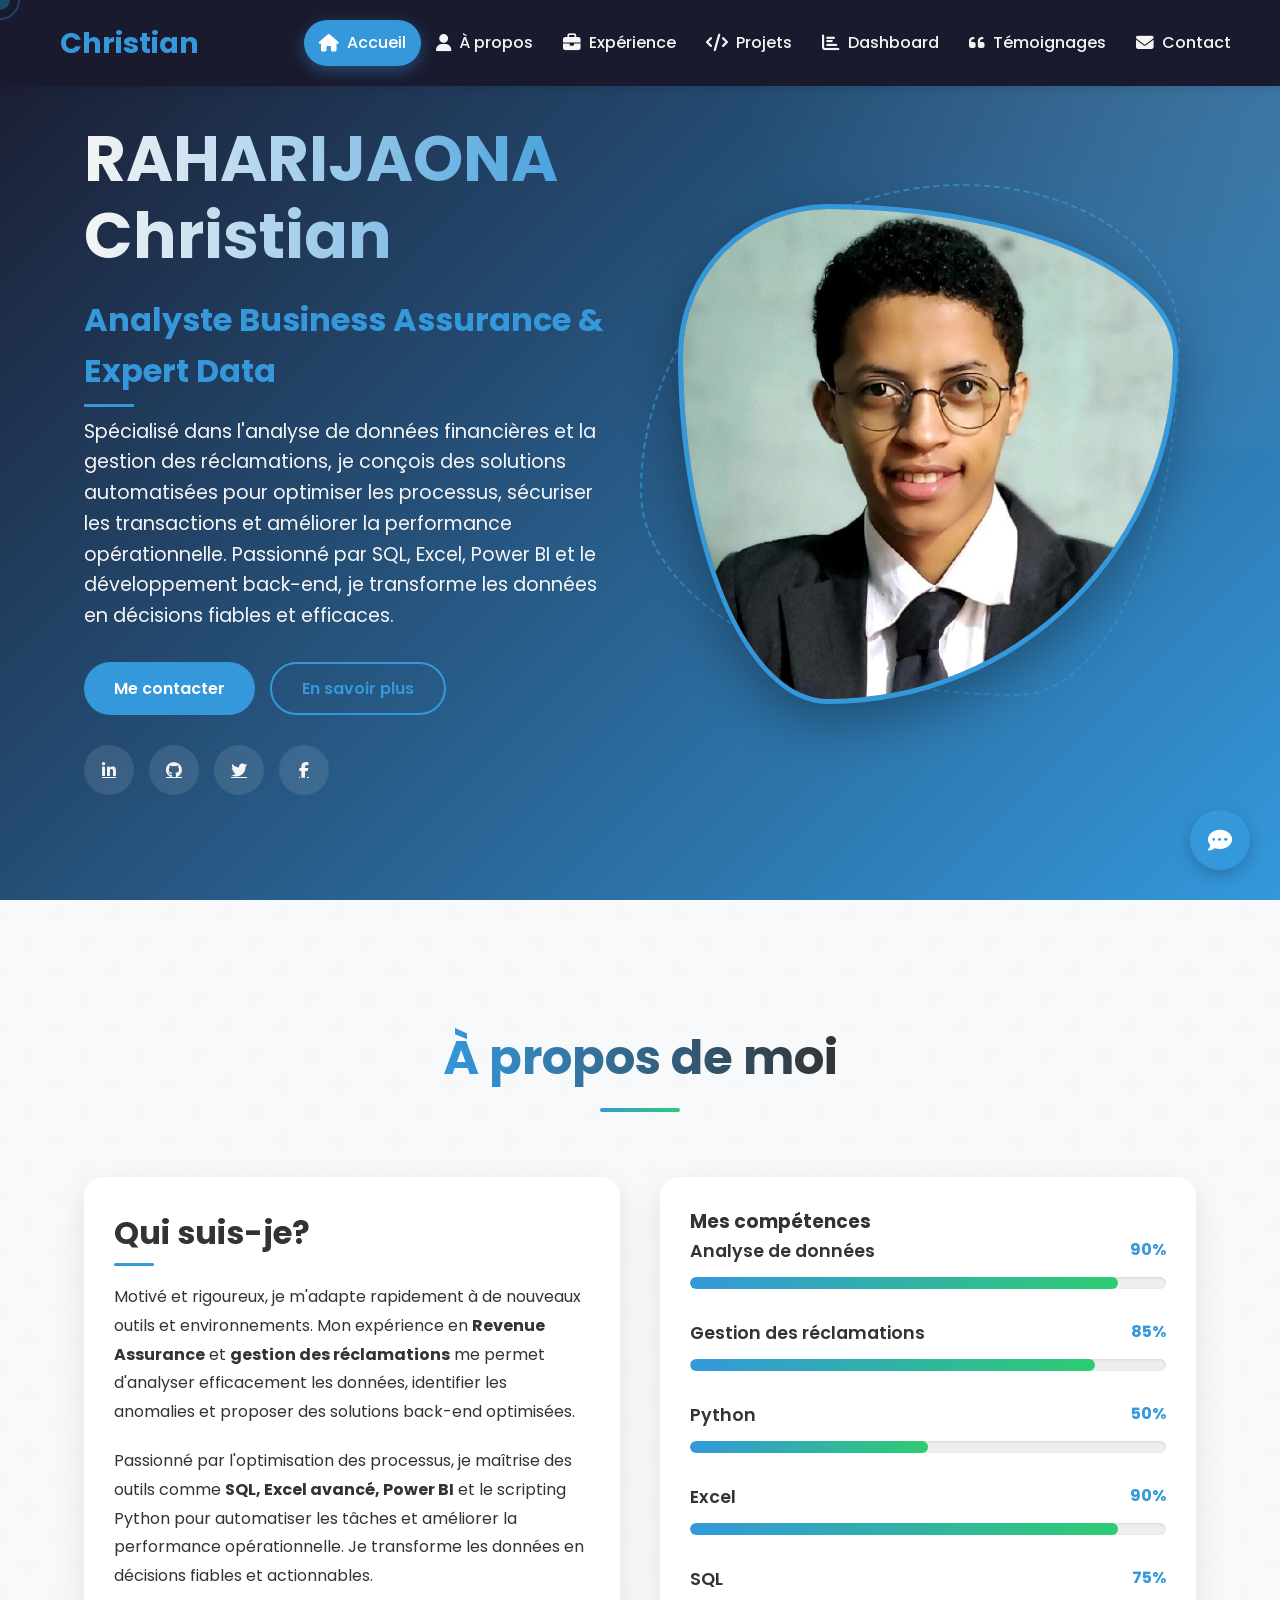
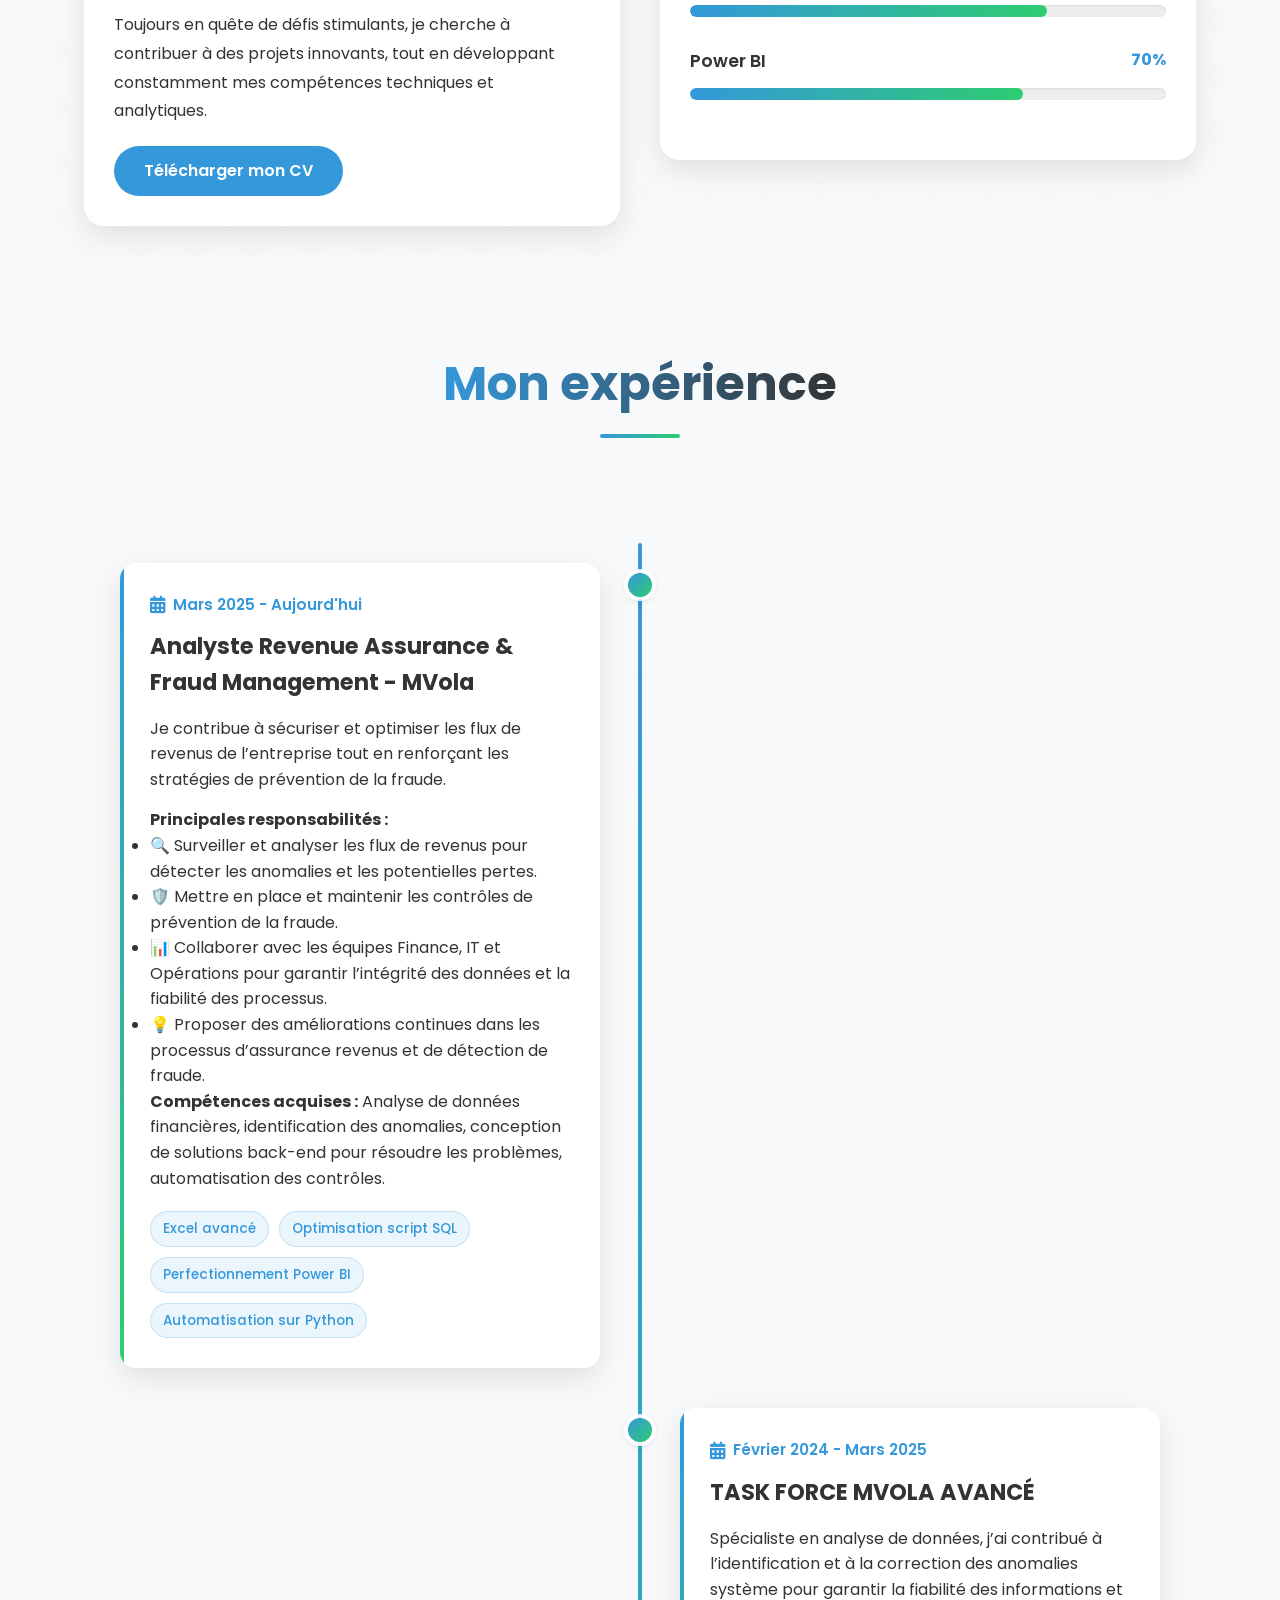
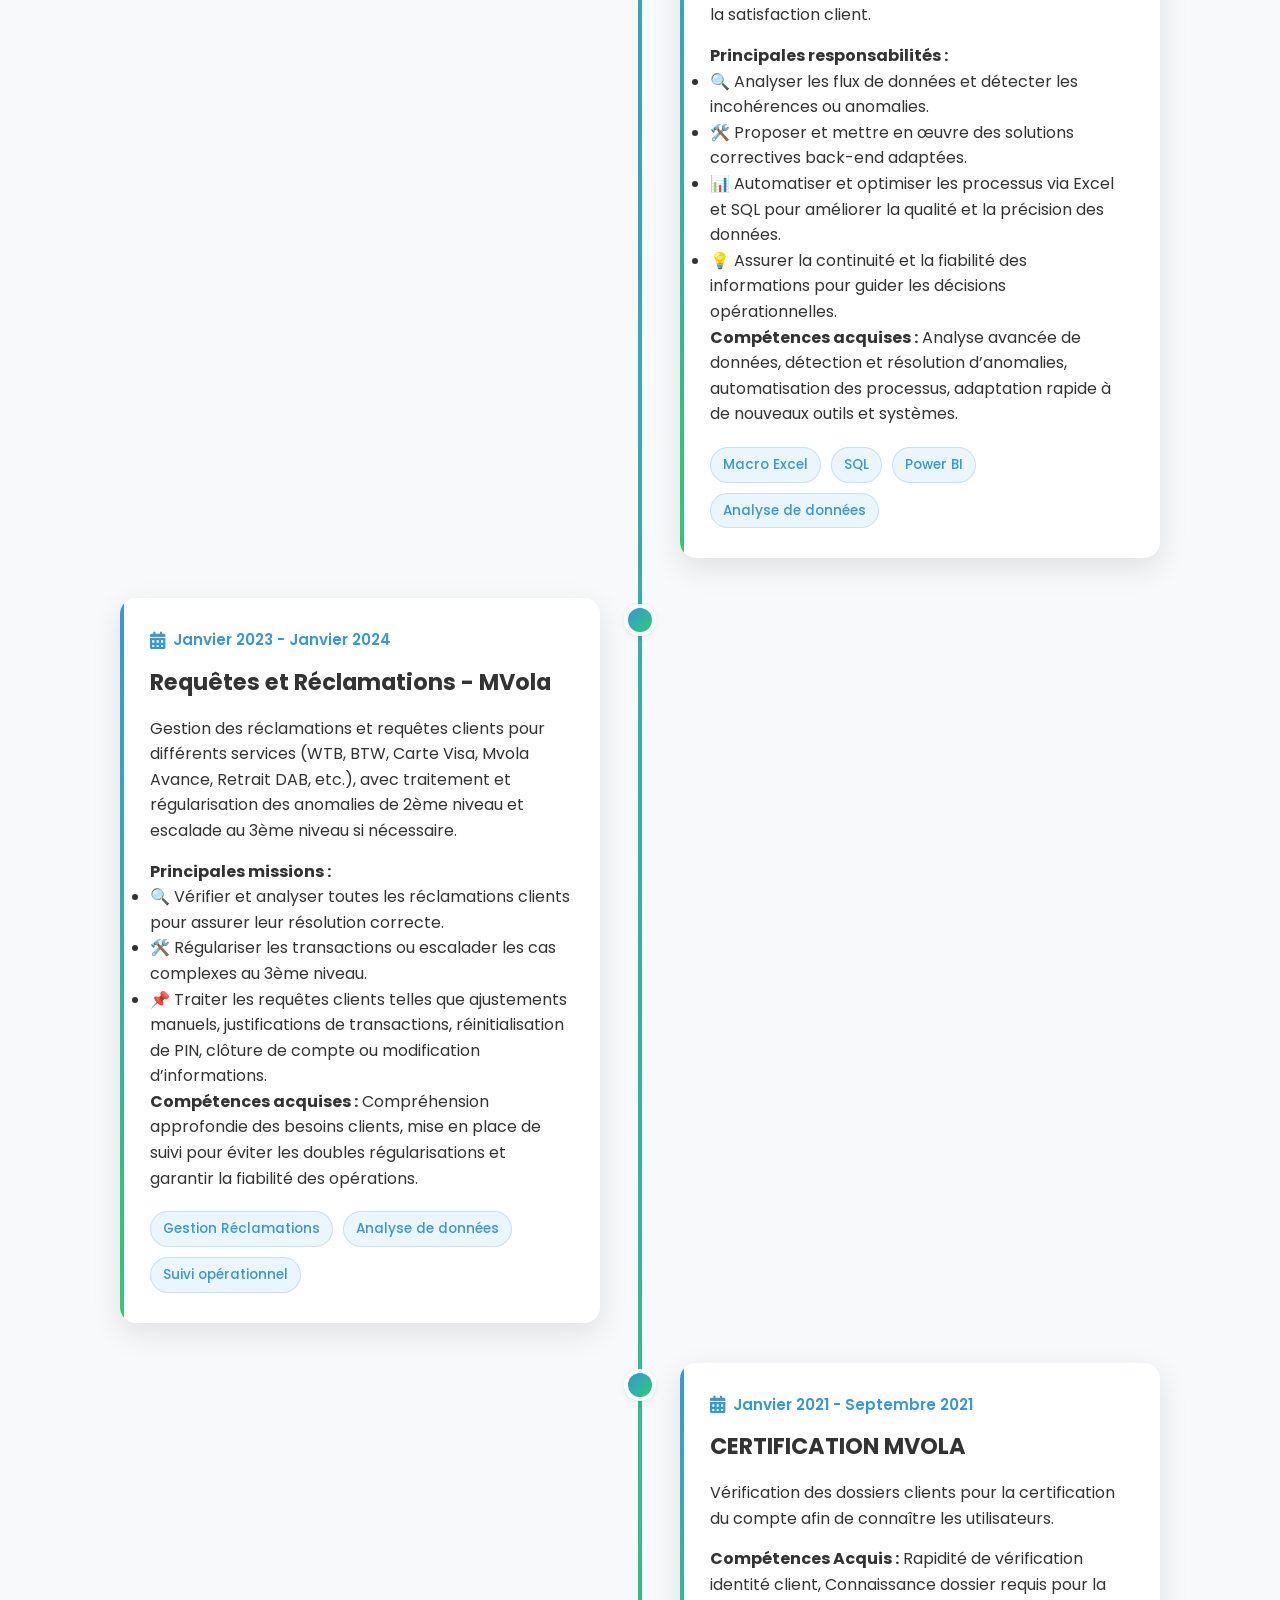
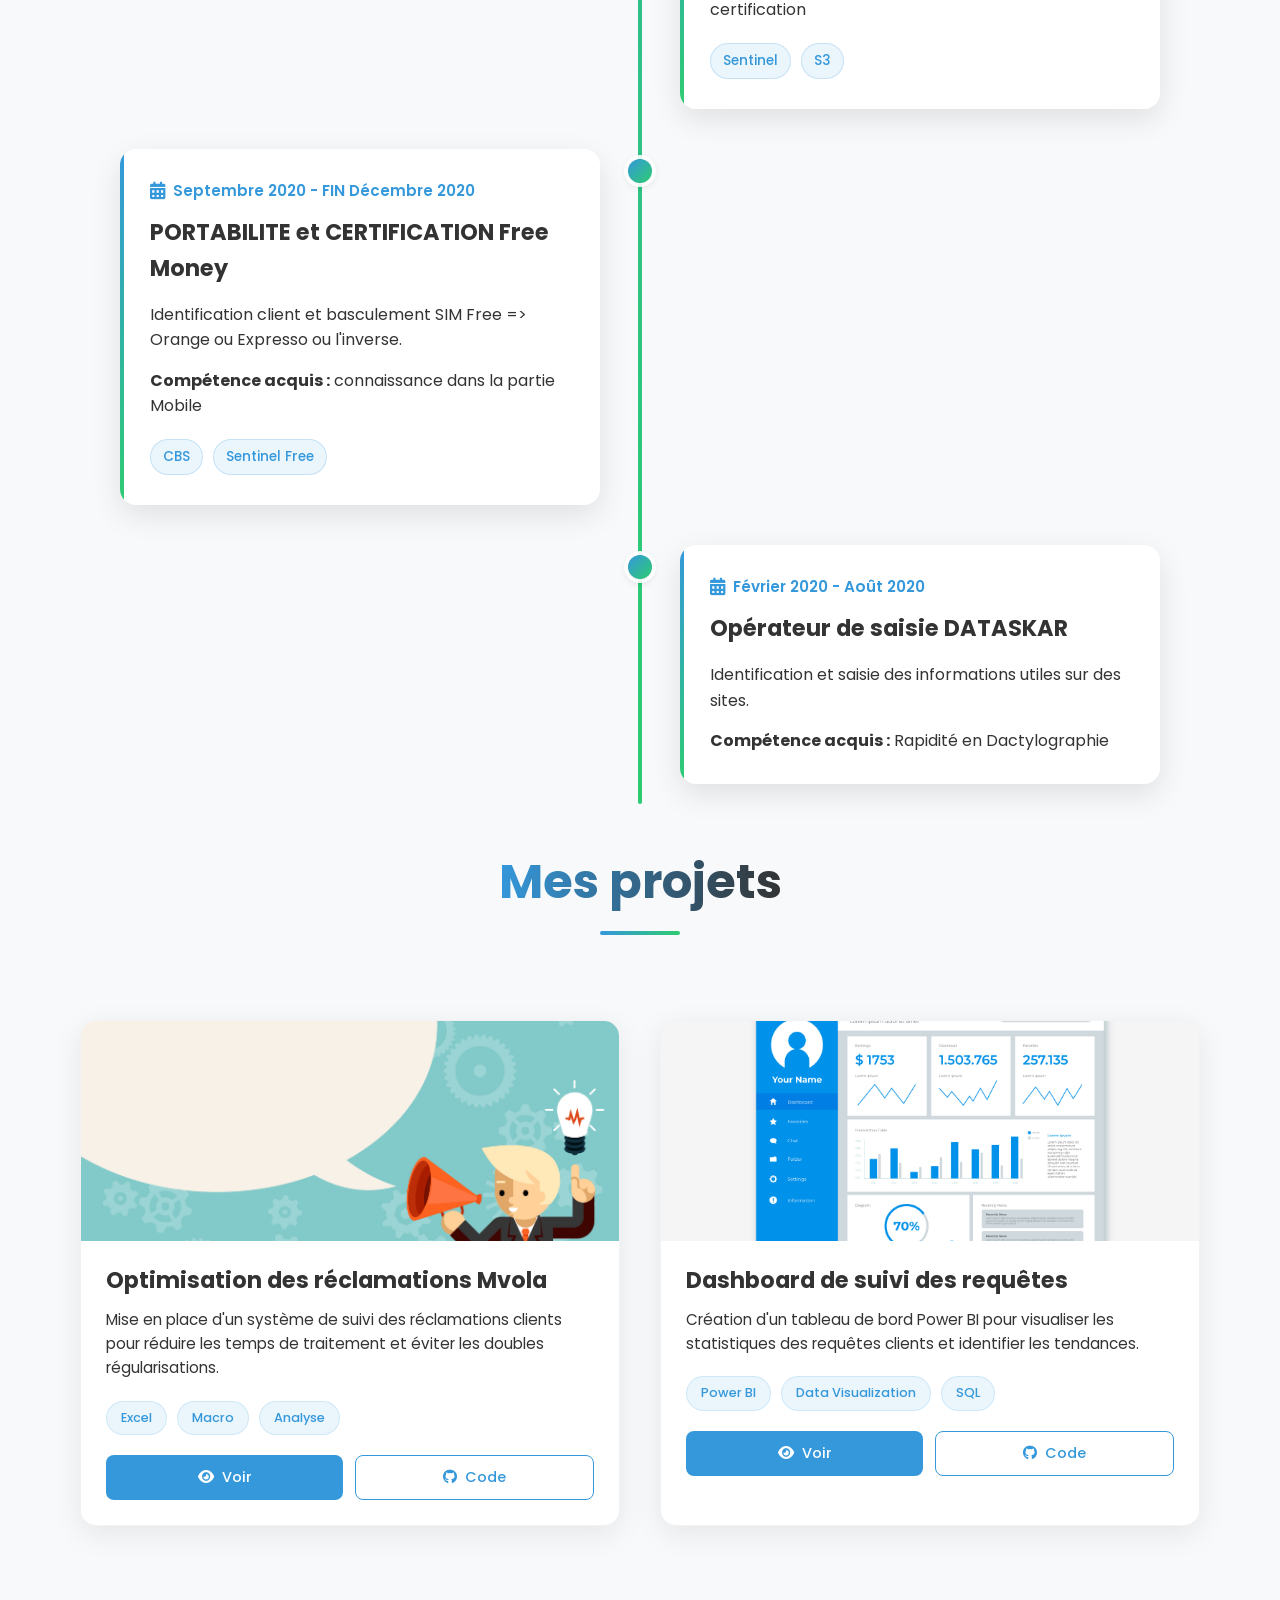
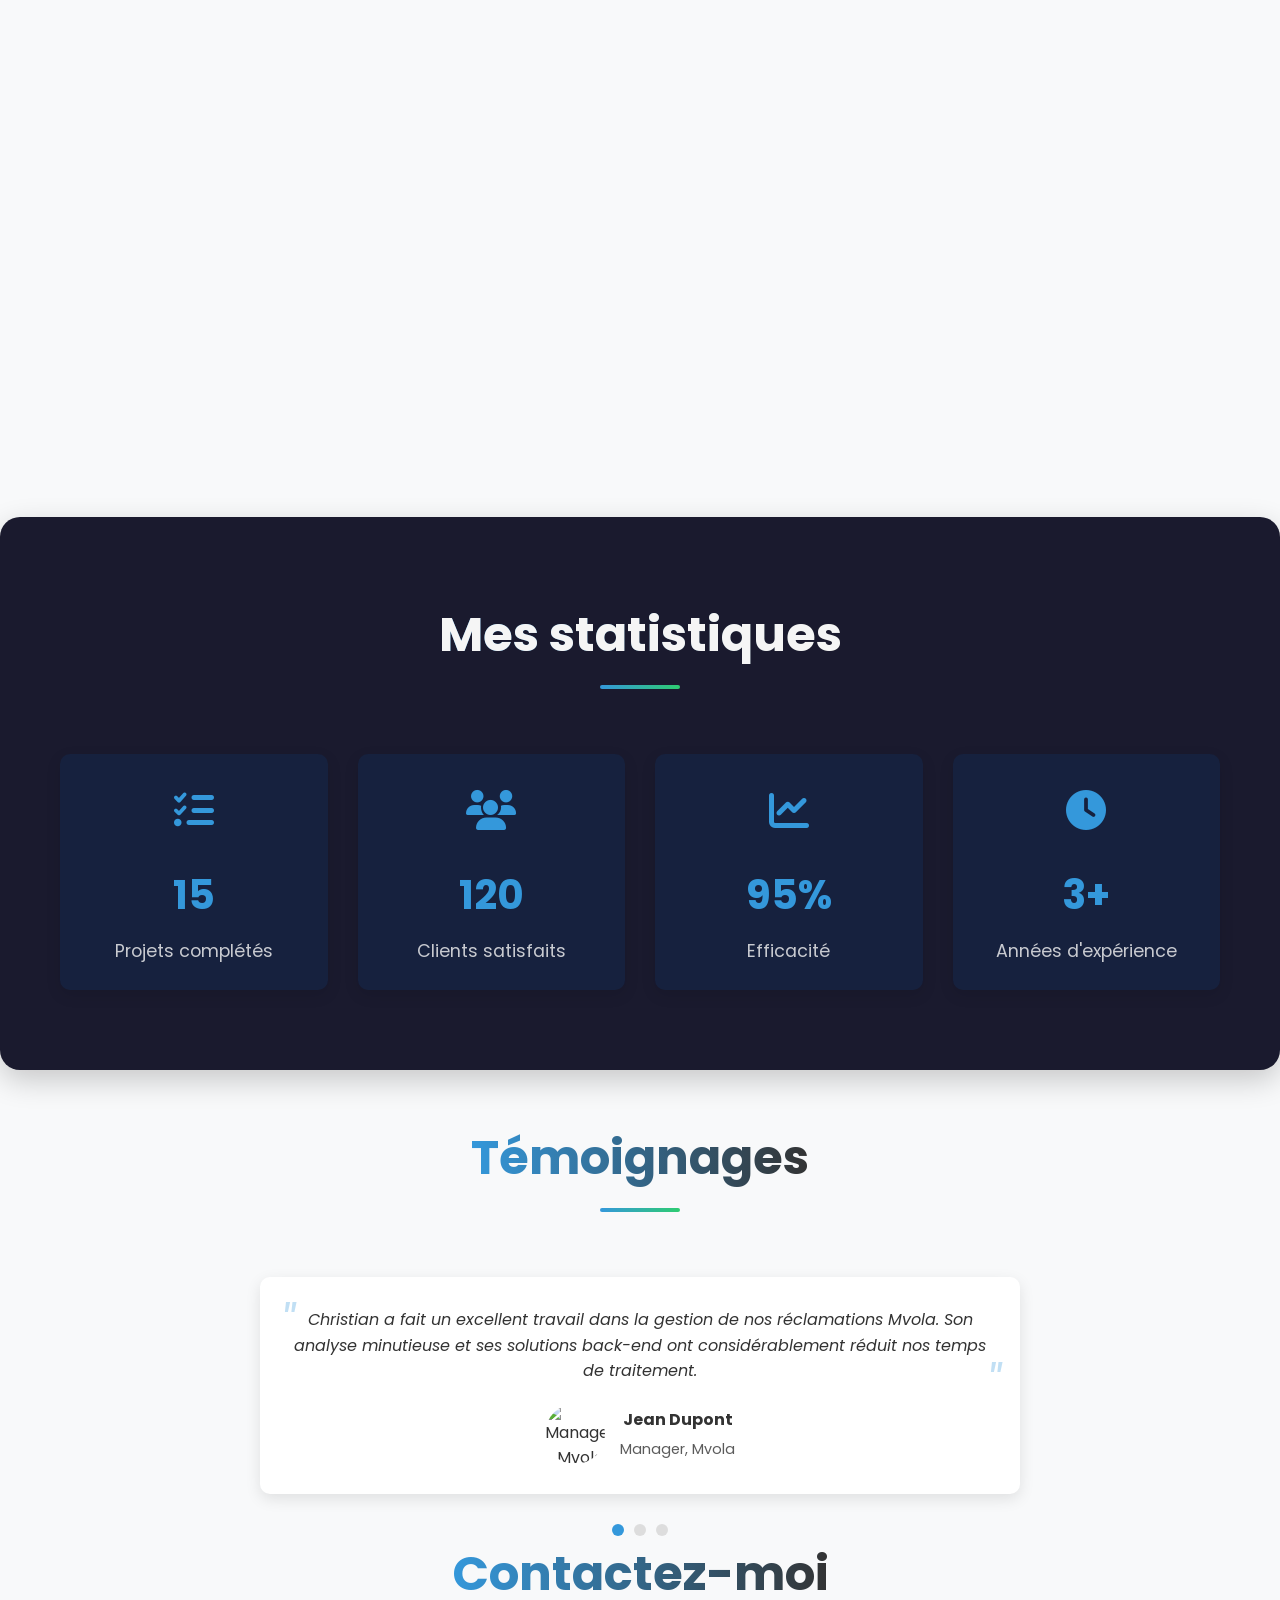
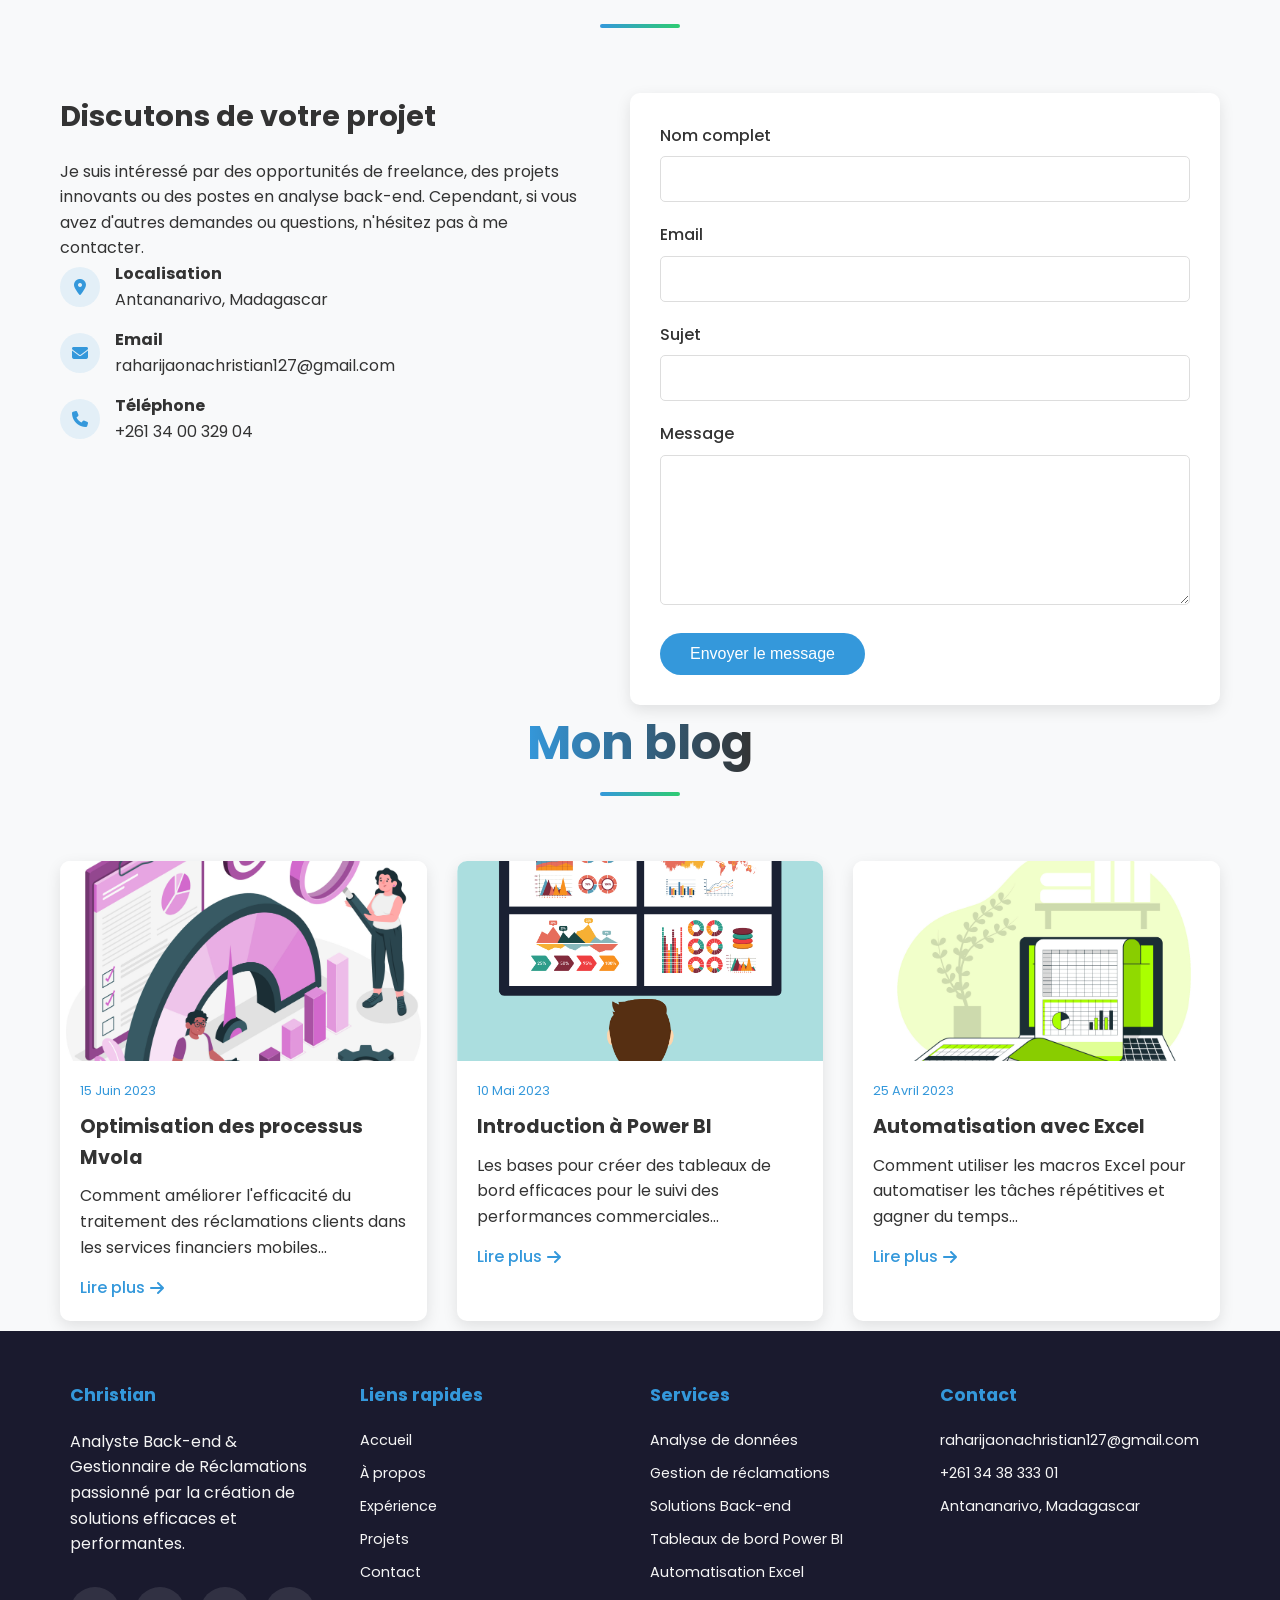
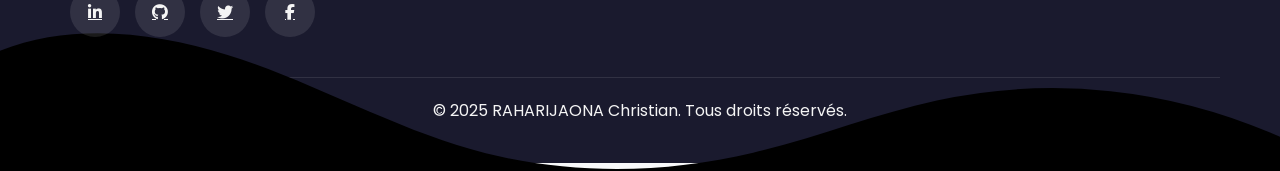
==== index.html @ a280790a "Add files via upload" ====
<!DOCTYPE html>
<html lang="fr">
<head>
    <meta charset="UTF-8">
    <meta name="viewport" content="width=device-width, initial-scale=1.0">
    <title>RAHARUAONA Christian - Portfolio</title>
    <link rel="stylesheet" href="https://cdnjs.cloudflare.com/ajax/libs/font-awesome/6.4.0/css/all.min.css">
    <link href="https://fonts.googleapis.com/css2?family=Poppins:wght@300;400;500;600;700&display=swap" rel="stylesheet">
    <script src="https://cdn.jsdelivr.net/particles.js/2.0.0/particles.min.js"></script>
    <!-- Lien vers le fichier CSS externe -->
    <link rel="stylesheet" href="style.css">
</head>
<body>
    <!-- Effet de particules -->
    <div id="particles-js" style="position: fixed; top: 0; left: 0; width: 100%; height: 100%; z-index: -1;"></div>

    <!-- Curseur personnalisé -->
    <div class="cursor"></div>
    <div class="cursor-follower"></div>

    <!-- Header -->
    <header>
        <div class="container">
            <nav>
                <div class="logo">Christian</div>
                <ul class="nav-links" id="navLinks">
                    <li><a href="#home" class="nav-link"><i class="fas fa-home"></i> <span>Accueil</span></a></li>
                    <li><a href="#about" class="nav-link"><i class="fas fa-user"></i> <span>À propos</span></a></li>
                    <li><a href="#experience" class="nav-link"><i class="fas fa-briefcase"></i> <span>Expérience</span></a></li>
                    <li><a href="#projects" class="nav-link"><i class="fas fa-code"></i> <span>Projets</span></a></li>
                    <li><a href="#dashboard" class="nav-link"><i class="fas fa-chart-bar"></i> <span>Dashboard</span></a></li>
                    <li><a href="#testimonials" class="nav-link"><i class="fas fa-quote-left"></i> <span>Témoignages</span></a></li>
                    <li><a href="#contact" class="nav-link"><i class="fas fa-envelope"></i> <span>Contact</span></a></li>
                </ul>
                
                <div class="nav-utils">
                    <div class="theme-toggle">
                        <i class="fas fa-moon"></i>
                        <label class="toggle-switch">
                            <input type="checkbox" id="themeToggle">
                            <span class="slider"></span>
                        </label>
                        <i class="fas fa-sun"></i>
                    </div>
                    <div class="language-switcher">
                        <select id="languageSelect">
                            <option value="fr">FR</option>
                            <option value="en">EN</option>
                        </select>
                    </div>
                </div>
                
                <div class="hamburger" id="hamburger">
                    <div></div>
                    <div></div>
                    <div></div>
                </div>
            </nav>
        </div>
    </header>

    <!-- Hero Section -->
    <section class="hero" id="home">
        <div class="container">
            <div class="hero-content">
                <div class="hero-text">
                    <h1>RAHARIJAONA Christian</h1>
                    <h2>Analyste Business Assurance & Expert Data</h2>
                    <p>Spécialisé dans l'analyse de données financières et la gestion des réclamations, je conçois des solutions automatisées pour optimiser les processus, sécuriser les transactions et améliorer la performance opérationnelle. Passionné par SQL, Excel, Power BI et le développement back-end, je transforme les données en décisions fiables et efficaces.</p>
                    <div class="btn-container">
                        <a href="#contact" class="btn btn-animated">Me contacter</a>
                        <a href="#about" class="btn btn-outline btn-animated">En savoir plus</a>
                    </div>
                    <div class="social-icons">
                        <a href="https://www.linkedin.com/in/christian-raharijaona-b8478227b/"><i class="fab fa-linkedin-in"></i></a>
                        <a href="#"><i class="fab fa-github"></i></a>
                        <a href="#"><i class="fab fa-twitter"></i></a>
                        <a href="#"><i class="fab fa-facebook-f"></i></a>
                    </div>
                </div>
                <div class="hero-image">
                    <img src="images/profile.jpg" alt="RAHARIJAONA Christian">
                </div>
            </div>
        </div>
    </section>

    <!-- About Section -->
    <section class="about-section section" id="about">
        <div class="container">
            <div class="section-title">
                <h2>À propos de moi</h2>
            </div>
            <div class="about-content">
                <div class="about-text card-hover-effect">
                    <h3>Qui suis-je?</h3>
                    <p>Motivé et rigoureux, je m'adapte rapidement à de nouveaux outils et environnements. Mon expérience en <strong>Revenue Assurance</strong> et <strong>gestion des réclamations</strong> me permet d'analyser efficacement les données, identifier les anomalies et proposer des solutions back-end optimisées.</p>
                    <p>Passionné par l'optimisation des processus, je maîtrise des outils comme <strong>SQL, Excel avancé, Power BI</strong> et le scripting Python pour automatiser les tâches et améliorer la performance opérationnelle. Je transforme les données en décisions fiables et actionnables.</p>
                    <p>Toujours en quête de défis stimulants, je cherche à contribuer à des projets innovants, tout en développant constamment mes compétences techniques et analytiques.</p>
                    <a href="assets/CV Christian.pdf" class="btn btn-animated" download>Télécharger mon CV</a>
                </div>
                <div class="about-skills card-hover-effect">
                    <h3>Mes compétences</h3>
                    <div class="skill-item">
                        <div class="skill-info">
                            <span class="skill-name">Analyse de données</span>
                            <span class="skill-percent">90%</span>
                        </div>
                        <div class="skill-bar">
                            <div class="skill-progress" style="width: 90%;"></div>
                        </div>
                    </div>
                    <div class="skill-item">
                        <div class="skill-info">
                            <span class="skill-name">Gestion des réclamations</span>
                            <span class="skill-percent">85%</span>
                        </div>
                        <div class="skill-bar">
                            <div class="skill-progress" style="width: 85%;"></div>
                        </div>
                    </div>
                    <div class="skill-item">
                        <div class="skill-info">
                            <span class="skill-name">Python</span>
                            <span class="skill-percent">50%</span>
                        </div>
                        <div class="skill-bar">
                            <div class="skill-progress" style="width: 50%;"></div>
                        </div>
                    </div>
                    <div class="skill-item">
                        <div class="skill-info">
                            <span class="skill-name">Excel</span>
                            <span class="skill-percent">90%</span>
                        </div>
                        <div class="skill-bar">
                            <div class="skill-progress" style="width: 90%;"></div>
                        </div>
                    </div>
                    <div class="skill-item">
                        <div class="skill-info">
                            <span class="skill-name">SQL</span>
                            <span class="skill-percent">75%</span>
                        </div>
                        <div class="skill-bar">
                            <div class="skill-progress" style="width: 75%;"></div>
                        </div>
                    </div>
                    <div class="skill-item">
                        <div class="skill-info">
                            <span class="skill-name">Power BI</span>
                            <span class="skill-percent">70%</span>
                        </div>
                        <div class="skill-bar">
                            <div class="skill-progress" style="width: 70%;"></div>
                        </div>
                    </div>
                </div>
            </div>
        </div>
    </section>

    <!-- Experience Section -->
    <section class="experience section" id="experience">
        <div class="container">
            <div class="section-title">
                <h2>Mon expérience</h2>
            </div>
            <div class="experience-timeline">
                <div class="timeline-item">
                    <div class="timeline-content card-hover-effect">
                        <div class="timeline-date"><i class="fas fa-calendar-alt"></i> Mars 2025 - Aujourd'hui</div>
                        <h3 class="timeline-title">Analyste Revenue Assurance & Fraud Management - MVola</h3>
                        <p class="timeline-description">Je contribue à sécuriser et optimiser les flux de revenus de l’entreprise tout en renforçant les stratégies de prévention de la fraude.</p>
                        <p><strong>Principales responsabilités :</strong></p>
                            <ul>
                                <li>🔍 Surveiller et analyser les flux de revenus pour détecter les anomalies et les potentielles pertes.</li>
                                <li>🛡️ Mettre en place et maintenir les contrôles de prévention de la fraude.</li>
                                <li>📊 Collaborer avec les équipes Finance, IT et Opérations pour garantir l’intégrité des données et la fiabilité des processus.</li>
                                <li>💡 Proposer des améliorations continues dans les processus d’assurance revenus et de détection de fraude.</li>
                            </ul>
                        <p><strong>Compétences acquises :</strong> Analyse de données financières, identification des anomalies, conception de solutions back-end pour résoudre les problèmes, automatisation des contrôles.</p>
                    <div class="timeline-tools">
                            <span class="tool-tag">Excel avancé</span>
                            <span class="tool-tag">Optimisation script SQL</span>
                            <span class="tool-tag">Perfectionnement Power BI</span>
                            <span class="tool-tag">Automatisation sur Python</span>
                        </div>
                    </div>
                </div>
                <div class="timeline-item">
    <div class="timeline-content card-hover-effect">
        <div class="timeline-date"><i class="fas fa-calendar-alt"></i> Février 2024 - Mars 2025</div>
        <h3 class="timeline-title">TASK FORCE MVOLA AVANCÉ</h3>
        <p class="timeline-description">
            Spécialiste en analyse de données, j’ai contribué à l’identification et à la correction des anomalies système pour garantir la fiabilité des informations et la satisfaction client.
        </p>
        <p><strong>Principales responsabilités :</strong></p>
        <ul>
            <li>🔍 Analyser les flux de données et détecter les incohérences ou anomalies.</li>
            <li>🛠️ Proposer et mettre en œuvre des solutions correctives back-end adaptées.</li>
            <li>📊 Automatiser et optimiser les processus via Excel et SQL pour améliorer la qualité et la précision des données.</li>
            <li>💡 Assurer la continuité et la fiabilité des informations pour guider les décisions opérationnelles.</li>
        </ul>
        <p><strong>Compétences acquises :</strong> Analyse avancée de données, détection et résolution d’anomalies, automatisation des processus, adaptation rapide à de nouveaux outils et systèmes.</p>
        <div class="timeline-tools">
            <span class="tool-tag">Macro Excel</span>
            <span class="tool-tag">SQL</span>
            <span class="tool-tag">Power BI</span>
            <span class="tool-tag">Analyse de données</span>
        </div>
    </div>
</div>
<div class="timeline-item">
    <div class="timeline-content card-hover-effect">
        <div class="timeline-date"><i class="fas fa-calendar-alt"></i> Janvier 2023 - Janvier 2024</div>
        <h3 class="timeline-title">Requêtes et Réclamations - MVola</h3>
        <p class="timeline-description">
            Gestion des réclamations et requêtes clients pour différents services (WTB, BTW, Carte Visa, Mvola Avance, Retrait DAB, etc.), avec traitement et régularisation des anomalies de 2ème niveau et escalade au 3ème niveau si nécessaire.
        </p>
        <p><strong>Principales missions :</strong></p>
        <ul>
            <li>🔍 Vérifier et analyser toutes les réclamations clients pour assurer leur résolution correcte.</li>
            <li>🛠️ Régulariser les transactions ou escalader les cas complexes au 3ème niveau.</li>
            <li>📌 Traiter les requêtes clients telles que ajustements manuels, justifications de transactions, réinitialisation de PIN, clôture de compte ou modification d’informations.</li>
        </ul>
        <p><strong>Compétences acquises :</strong> Compréhension approfondie des besoins clients, mise en place de suivi pour éviter les doubles régularisations et garantir la fiabilité des opérations.</p>
        <div class="timeline-tools">
            <span class="tool-tag">Gestion Réclamations</span>
            <span class="tool-tag">Analyse de données</span>
            <span class="tool-tag">Suivi opérationnel</span>
        </div>
    </div>
</div>
                <div class="timeline-item">
                    <div class="timeline-content card-hover-effect">
                        <div class="timeline-date"><i class="fas fa-calendar-alt"></i> Janvier 2021 - Septembre 2021</div>
                        <h3 class="timeline-title">CERTIFICATION MVOLA</h3>
                        <p class="timeline-description">Vérification des dossiers clients pour la certification du compte afin de connaître les utilisateurs.</p>
                        <p><strong>Compétences Acquis :</strong> Rapidité de vérification identité client, Connaissance dossier requis pour la certification</p>
                        <div class="timeline-tools">
                            <span class="tool-tag">Sentinel</span>
                            <span class="tool-tag">S3</span>
                        </div>
                    </div>
                </div>
                <div class="timeline-item">
                    <div class="timeline-content card-hover-effect">
                        <div class="timeline-date"><i class="fas fa-calendar-alt"></i> Septembre 2020 - FIN Décembre 2020</div>
                        <h3 class="timeline-title">PORTABILITE et CERTIFICATION Free Money</h3>
                        <p class="timeline-description">Identification client et basculement SIM Free => Orange ou Expresso ou l'inverse.</p>
                        <p><strong>Compétence acquis :</strong> connaissance dans la partie Mobile</p>
                        <div class="timeline-tools">
                            <span class="tool-tag">CBS</span>
                            <span class="tool-tag">Sentinel Free</span>
                        </div>
                    </div>
                </div>
                <div class="timeline-item">
                    <div class="timeline-content card-hover-effect">
                        <div class="timeline-date"><i class="fas fa-calendar-alt"></i> Février 2020 - Août 2020</div>
                        <h3 class="timeline-title">Opérateur de saisie DATASKAR</h3>
                        <p class="timeline-description">Identification et saisie des informations utiles sur des sites.</p>
                        <p><strong>Compétence acquis :</strong> Rapidité en Dactylographie</p>
                    </div>
                </div>
            </div>
        </div>
    </section>

    <!-- Projects Section -->
    <section class="projects section" id="projects">
        <div class="container">
            <div class="section-title">
                <h2>Mes projets</h2>
            </div>
            <div class="projects-grid">
                <div class="project-card">
                    <div class="project-image">
                        <img src="images/projects/recla.jpg" alt="Projet Mvola">
                    </div>
                    <div class="project-info">
                        <h3 class="project-title">Optimisation des réclamations Mvola</h3>
                        <p class="project-description">Mise en place d'un système de suivi des réclamations clients pour réduire les temps de traitement et éviter les doubles régularisations.</p>
                        <div class="project-tags">
                            <span class="project-tag">Excel</span>
                            <span class="project-tag">Macro</span>
                            <span class="project-tag">Analyse</span>
                        </div>
                        <div class="project-links">
                            <a href="#" class="btn-animated"><i class="fas fa-eye"></i> Voir</a>
                            <a href="#" class="btn-animated secondary"><i class="fab fa-github"></i> Code</a>
                        </div>
                    </div>
                </div>
                <div class="project-card">
                    <div class="project-image">
                        <img src="images/projects/dashboard.jpg" alt="Projet Dashboard">
                    </div>
                    <div class="project-info">
                        <h3 class="project-title">Dashboard de suivi des requêtes</h3>
                        <p class="project-description">Création d'un tableau de bord Power BI pour visualiser les statistiques des requêtes clients et identifier les tendances.</p>
                        <div class="project-tags">
                            <span class="project-tag">Power BI</span>
                            <span class="project-tag">Data Visualization</span>
                            <span class="project-tag">SQL</span>
                        </div>
                        <div class="project-links">
                            <a href="#" class="btn-animated"><i class="fas fa-eye"></i> Voir</a>
                            <a href="#" class="btn-animated secondary"><i class="fab fa-github"></i> Code</a>
                        </div>
                    </div>
                </div>
                <div class="project-card">
                    <div class="project-image">
                        <img src="images/projects/automatisation.jpg" alt="Projet Certification">
                    </div>
                    <div class="project-info">
                        <h3 class="project-title">Automatisation de la certification</h3>
                        <p class="project-description">Développement d'un script pour automatiser la vérification des dossiers clients pour la certification Mvola.</p>
                        <div class="project-tags">
                            <span class="project-tag">Python</span>
                            <span class="project-tag">Automatisation</span>
                            <span class="project-tag">Sentinel</span>
                        </div>
                        <div class="project-links">
                            <a href="#" class="btn-animated"><i class="fas fa-eye"></i> Voir</a>
                            <a href="#" class="btn-animated secondary"><i class="fab fa-github"></i> Code</a>
                        </div>
                    </div>
                </div>
            </div>
        </div>
    </section>

    <!-- Dashboard Section -->
    <section class="dashboard section" id="dashboard">
        <div class="dashboard-container">
            <div class="section-title">
                <h2 style="color: var(--text-light);">Mes statistiques</h2>
            </div>
            <div class="dashboard-grid">
                <div class="dashboard-card card-hover-effect">
                    <div class="dashboard-icon icon-rotate">
                        <i class="fas fa-tasks"></i>
                    </div>
                    <div class="dashboard-value" id="projectsCount">0</div>
                    <div class="dashboard-label">Projets complétés</div>
                </div>
                <div class="dashboard-card card-hover-effect">
                    <div class="dashboard-icon icon-rotate">
                        <i class="fas fa-users"></i>
                    </div>
                    <div class="dashboard-value" id="clientsCount">0</div>
                    <div class="dashboard-label">Clients satisfaits</div>
                </div>
                <div class="dashboard-card card-hover-effect">
                    <div class="dashboard-icon icon-rotate">
                        <i class="fas fa-chart-line"></i>
                    </div>
                    <div class="dashboard-value" id="efficiencyCount">0%</div>
                    <div class="dashboard-label">Efficacité</div>
                </div>
                <div class="dashboard-card card-hover-effect">
                    <div class="dashboard-icon icon-rotate">
                        <i class="fas fa-clock"></i>
                    </div>
                    <div class="dashboard-value" id="experienceCount">0</div>
                    <div class="dashboard-label">Années d'expérience</div>
                </div>
            </div>
        </div>
    </section>

    <!-- Testimonials Section -->
    <section class="testimonials section" id="testimonials">
        <div class="container">
            <div class="section-title">
                <h2>Témoignages</h2>
            </div>
            <div class="testimonials-container">
                <div class="testimonial-slide active">
                    <p class="testimonial-text">Christian a fait un excellent travail dans la gestion de nos réclamations Mvola. Son analyse minutieuse et ses solutions back-end ont considérablement réduit nos temps de traitement.</p>
                    <div class="testimonial-author">
                        <div class="author-image">
                            <img src="https://via.placeholder.com/100x100" alt="Manager Mvola">
                        </div>
                        <div class="author-info">
                            <h4>Jean Dupont</h4>
                            <p>Manager, Mvola</p>
                        </div>
                    </div>
                </div>
                <div class="testimonial-slide">
                    <p class="testimonial-text">Le dashboard créé par Christian a transformé notre façon de suivre les requêtes clients. Nous pouvons maintenant identifier les tendances et améliorer nos processus.</p>
                    <div class="testimonial-author">
                        <div class="author-image">
                            <img src="https://via.placeholder.com/100x100" alt="Responsable clientèle">
                        </div>
                        <div class="author-info">
                            <h4>Marie Lambert</h4>
                            <p>Responsable clientèle</p>
                        </div>
                    </div>
                </div>
                <div class="testimonial-slide">
                    <p class="testimonial-text">Son travail sur l'automatisation de la certification a permis à notre équipe de gagner un temps précieux tout en réduisant les erreurs humaines.</p>
                    <div class="testimonial-author">
                        <div class="author-image">
                            <img src="https://via.placeholder.com/100x100" alt="Chef de projet">
                        </div>
                        <div class="author-info">
                            <h4>Thomas Martin</h4>
                            <p>Chef de projet</p>
                        </div>
                    </div>
                </div>
                <div class="testimonial-nav">
                    <div class="testimonial-dot active" data-slide="0"></div>
                    <div class="testimonial-dot" data-slide="1"></div>
                    <div class="testimonial-dot" data-slide="2"></div>
                </div>
            </div>
        </div>
    </section>

    <!-- Contact Section -->
    <section class="contact section" id="contact">
        <div class="container">
            <div class="section-title">
                <h2>Contactez-moi</h2>
            </div>
            <div class="contact-container">
                <div class="contact-info">
                    <h3>Discutons de votre projet</h3>
                    <p>Je suis intéressé par des opportunités de freelance, des projets innovants ou des postes en analyse back-end. Cependant, si vous avez d'autres demandes ou questions, n'hésitez pas à me contacter.</p>
                    <div class="contact-details">
                        <div class="contact-item">
                            <div class="contact-icon icon-rotate">
                                <i class="fas fa-map-marker-alt"></i>
                            </div>
                            <div>
                                <h4>Localisation</h4>
                                <p>Antananarivo, Madagascar</p>
                            </div>
                        </div>
                        <div class="contact-item">
                            <div class="contact-icon icon-rotate">
                                <i class="fas fa-envelope"></i>
                            </div>
                            <div>
                                <h4>Email</h4>
                                <p>raharijaonachristian127@gmail.com</p>
                            </div>
                        </div>
                        <div class="contact-item">
                            <div class="contact-icon icon-rotate">
                                <i class="fas fa-phone"></i>
                            </div>
                            <div>
                                <h4>Téléphone</h4>
                                <p>+261 34 00 329 04</p>
                            </div>
                        </div>
                    </div>
                </div>
                <div class="contact-form card-hover-effect">
                    <form id="contactForm">
                        <div class="form-group">
                            <label for="name">Nom complet</label>
                            <input type="text" id="name" class="form-control" required>
                            <div class="error-message" id="nameError">Veuillez entrer votre nom</div>
                        </div>
                        <div class="form-group">
                            <label for="email">Email</label>
                            <input type="email" id="email" class="form-control" required>
                            <div class="error-message" id="emailError">Veuillez entrer un email valide</div>
                        </div>
                        <div class="form-group">
                            <label for="subject">Sujet</label>
                            <input type="text" id="subject" class="form-control" required>
                            <div class="error-message" id="subjectError">Veuillez entrer un sujet</div>
                        </div>
                        <div class="form-group">
                            <label for="message">Message</label>
                            <textarea id="message" class="form-control" required></textarea>
                            <div class="error-message" id="messageError">Veuillez entrer votre message</div>
                        </div>
                        <button type="submit" class="form-submit btn-animated">Envoyer le message</button>
                    </form>
                </div>
            </div>
        </div>
    </section>

    <!-- Blog Section (Optional) -->
    <section class="blog section" id="blog">
        <div class="container">
            <div class="section-title">
                <h2>Mon blog</h2>
            </div>
            <div class="blog-grid">
                <div class="blog-card card-hover-effect">
                    <div class="blog-image">
                        <img src="images/blog/optim.jpg" alt="Article blog">
                    </div>
                    <div class="blog-content">
                        <div class="blog-date">15 Juin 2023</div>
                        <h3 class="blog-title">Optimisation des processus Mvola</h3>
                        <p class="blog-excerpt">Comment améliorer l'efficacité du traitement des réclamations clients dans les services financiers mobiles...</p>
                        <a href="#" class="read-more">Lire plus <i class="fas fa-arrow-right"></i></a>
                    </div>
                </div>
                <div class="blog-card card-hover-effect">
                    <div class="blog-image">
                        <img src="images/blog/power bi.jpg" alt="Article blog">
                    </div>
                    <div class="blog-content">
                        <div class="blog-date">10 Mai 2023</div>
                        <h3 class="blog-title">Introduction à Power BI</h3>
                        <p class="blog-excerpt">Les bases pour créer des tableaux de bord efficaces pour le suivi des performances commerciales...</p>
                        <a href="#" class="read-more">Lire plus <i class="fas fa-arrow-right"></i></a>
                    </div>
                </div>
                <div class="blog-card card-hover-effect">
                    <div class="blog-image">
                        <img src="images/blog/excel.jpg" alt="Article blog">
                    </div>
                    <div class="blog-content">
                        <div class="blog-date">25 Avril 2023</div>
                        <h3 class="blog-title">Automatisation avec Excel</h3>
                        <p class="blog-excerpt">Comment utiliser les macros Excel pour automatiser les tâches répétitives et gagner du temps...</p>
                        <a href="#" class="read-more">Lire plus <i class="fas fa-arrow-right"></i></a>
                    </div>
                </div>
            </div>
        </div>
    </section>

    <!-- Footer -->
    <footer>
        <div class="wave">
            <svg data-name="Layer 1" xmlns="http://www.w3.org/2000/svg" viewBox="0 0 1200 120" preserveAspectRatio="none">
                <path d="M321.39,56.44c58-10.79,114.16-30.13,172-41.86,82.39-16.72,168.19-17.73,250.45-.39C823.78,31,906.67,72,985.66,92.83c70.05,18.48,146.53,26.09,214.34,3V0H0V27.35A600.21,600.21,0,0,0,321.39,56.44Z" class="shape-fill"></path>
            </svg>
        </div>
        <div class="container">
            <div class="footer-content">
                <div class="footer-column">
                    <h3>Christian</h3>
                    <p>Analyste Back-end & Gestionnaire de Réclamations passionné par la création de solutions efficaces et performantes.</p>
                    <div class="social-icons">
                        <a href="https://www.linkedin.com/in/christian-raharijaona-b8478227b/"><i class="fab fa-linkedin-in"></i></a>
                        <a href="#"><i class="fab fa-github"></i></a>
                        <a href="#"><i class="fab fa-twitter"></i></a>
                        <a href="#"><i class="fab fa-facebook-f"></i></a>
                    </div>
                </div>
                <div class="footer-column">
                    <h3>Liens rapides</h3>
                    <ul class="footer-links">
                        <li><a href="#home">Accueil</a></li>
                        <li><a href="#about">À propos</a></li>
                        <li><a href="#experience">Expérience</a></li>
                        <li><a href="#projects">Projets</a></li>
                        <li><a href="#contact">Contact</a></li>
                    </ul>
                </div>
                <div class="footer-column">
                    <h3>Services</h3>
                    <ul class="footer-links">
                        <li><a href="#">Analyse de données</a></li>
                        <li><a href="#">Gestion de réclamations</a></li>
                        <li><a href="#">Solutions Back-end</a></li>
                        <li><a href="#">Tableaux de bord Power BI</a></li>
                        <li><a href="#">Automatisation Excel</a></li>
                    </ul>
                </div>
                <div class="footer-column">
                    <h3>Contact</h3>
                    <ul class="footer-links">
                        <li><a href="mailto:raharijaonachristian127@gmail.com">raharijaonachristian127@gmail.com</a></li>
                        <li><a href="tel:+261343833301">+261 34 38 333 01</a></li>
                        <li>Antananarivo, Madagascar</li>
                    </ul>
                </div>
            </div>
            <div class="footer-bottom">
                <p>&copy; 2025 RAHARIJAONA Christian. Tous droits réservés.</p>
            </div>
        </div>
    </footer>

    <!-- Back to Top Button -->
    <a href="#home" class="back-to-top" id="backToTop"><i class="fas fa-arrow-up"></i></a>

    <!-- Chat Widget -->
    <div class="chat-widget">
        <div class="chat-button" id="chatButton">
            <i class="fas fa-comment-dots"></i>
        </div>
        <div class="chat-box" id="chatBox">
            <div class="chat-header">
                <h3>Chat avec Christian</h3>
                <button class="close-chat" id="closeChat"><i class="fas fa-times"></i></button>
            </div>
            <div class="chat-messages" id="chatMessages">
                <div class="message received">
                    Bonjour! Comment puis-je vous aider aujourd'hui?
                </div>
            </div>
            <div class="chat-input">
                <input type="text" id="chatInput" placeholder="Tapez votre message...">
                <button class="send-button" id="sendMessage"><i class="fas fa-paper-plane"></i></button>
            </div>
        </div>
    </div>

    <!-- Lien vers le fichier JavaScript externe -->
    <script src="script.js"></script>
</body>
</html>
---- style.css ----
:root {
    --primary-color: #3498db;
    --secondary-color: #2ecc71;
    --dark-color: #2c3e50;
    --light-color: #ecf0f1;
    --danger-color: #e74c3c;
    --success-color: #2ecc71;
    --warning-color: #f39c12;
    --text-dark: #333;
    --text-light: #f5f5f5;
    --bg-dark: #1a1a2e;
    --bg-light: #f8f9fa;
    --card-dark: #16213e;
    --card-light: #ffffff;
    --transition: all 0.3s ease;
    --about-card-bg: rgba(255, 255, 255, 0.9);
}

[data-theme="dark"] {
    --primary-color: #3498db;
    --secondary-color: #2ecc71;
    --dark-color: #ecf0f1;
    --light-color: #2c3e50;
    --text-dark: #f5f5f5;
    --text-light: #333;
    --bg-dark: #f8f9fa;
    --bg-light: #1a1a2e;
    --card-dark: #ffffff;
    --card-light: #16213e;
    --about-card-bg: rgba(22, 33, 62, 0.95); /* couleur sombre proche du fond */
}

* {
    margin: 0;
    padding: 0;
    box-sizing: border-box;
    scroll-behavior: smooth;
}

body {
    font-family: 'Poppins', sans-serif;
    background-color: var(--bg-light);
    color: var(--text-dark);
    transition: var(--transition);
    line-height: 1.6;
    overflow-x: hidden;
}

.container {
    max-width: 1200px;
    margin: 0 auto;
    padding: 0 20px;
}

/* Header & Navigation amélioré */
header {
    background-color: var(--bg-dark);
    color: var(--text-light);
    position: fixed;
    width: 100%;
    top: 0;
    z-index: 1000;
    box-shadow: 0 2px 10px rgba(0, 0, 0, 0.1);
    transition: var(--transition);
}

nav {
    display: flex;
    justify-content: space-between;
    align-items: center;
    padding: 20px 0;
    position: relative;
}

.logo {
    font-size: 1.8rem;
    font-weight: 700;
    color: var(--primary-color);
    transition: var(--transition);
}

.logo:hover {
    transform: scale(1.05);
}

.nav-links {
    display: flex;
    list-style: none;
}

.nav-utils {
    display: flex;
    align-items: center;
    gap: 15px;
    margin-right: -300px;
}

.nav-link {
    display: flex;
    align-items: center;
    gap: 8px;
    padding: 10px 15px;
    border-radius: 30px;
    transition: all 0.3s ease;
    color: var(--text-light);
    text-decoration: none;
    font-weight: 500;
}

.nav-link span {
    transition: transform 0.3s ease, opacity 0.3s ease;
}

.nav-link:hover {
    background-color: rgba(255, 255, 255, 0.1);
    transform: translateY(-3px);
}

.nav-link:hover span {
    transform: translateX(5px);
}

.nav-link i {
    font-size: 1.1rem;
    transition: transform 0.3s ease;
}

.nav-link:hover i {
    transform: scale(1.2);
}

.nav-link.active {
    background-color: var(--primary-color);
    color: white;
    box-shadow: 0 5px 15px rgba(52, 152, 219, 0.4);
}

/* Theme Toggle */
.theme-toggle {
    display: flex;
    align-items: center;
    cursor: pointer;
}

.theme-toggle i {
    font-size: 1.2rem;
    margin-right: 10px;
}

.toggle-switch {
    position: relative;
    display: inline-block;
    width: 50px;
    height: 24px;
}

.toggle-switch input {
    opacity: 0;
    width: 0;
    height: 0;
}

.slider {
    position: absolute;
    cursor: pointer;
    top: 0;
    left: 0;
    right: 0;
    bottom: 0;
    background-color: #ccc;
    transition: var(--transition);
    border-radius: 24px;
}

.slider:before {
    position: absolute;
    content: "";
    height: 16px;
    width: 16px;
    left: 4px;
    bottom: 4px;
    background-color: white;
    transition: var(--transition);
    border-radius: 50%;
}

input:checked + .slider {
    background-color: var(--primary-color);
}

input:checked + .slider:before {
    transform: translateX(26px);
}

/* Language Switcher */
.language-switcher {
    display: flex;
    align-items: center;
}

.language-switcher select {
    background: transparent;
    color: var(--text-light);
    border: 1px solid var(--primary-color);
    padding: 5px;
    border-radius: 5px;
    cursor: pointer;
}

.hamburger {
    display: none;
    cursor: pointer;
    z-index: 1001;
}

.hamburger div {
    width: 25px;
    height: 3px;
    background-color: var(--text-light);
    margin: 5px;
    transition: var(--transition);
}

/* Hero Section - Upgraded Version */
.hero {
    min-height: 100vh;
    display: flex;
    align-items: center;
    padding: 80px 5% 5%;
    background: linear-gradient(135deg, var(--bg-dark) 0%, var(--primary-color) 100%);
    color: var(--text-light);
    position: relative;
    overflow: hidden;
}

.hero::before {
    content: '';
    position: absolute;
    top: -50%;
    right: -50%;
    width: 100%;
    height: 100%;
    background: radial-gradient(circle, rgba(255,255,255,0.1) 0%, transparent 70%);
    z-index: 0;
}

.hero-content {
    display: flex;
    align-items: center;
    justify-content: space-between;
    flex-wrap: wrap-reverse;
    gap: 40px;
    position: relative;
    z-index: 1;
}

.hero-text {
    flex: 1;
    min-width: 300px;
    animation: fadeInUp 1s ease-out;
}

.hero-image {
    flex: 1;
    min-width: 300px;
    text-align: center;
    position: relative;
}

.hero-image img {
    max-width: 100%;
    max-height: 500px;
    border-radius: 30% 70% 70% 30% / 30% 30% 70% 70%;
    border: 5px solid var(--primary-color);
    box-shadow: 0 20px 50px rgba(0, 0, 0, 0.3);
    animation: float 6s ease-in-out infinite, morph 8s ease-in-out infinite;
    transition: all 0.3s ease;
    aspect-ratio: 1/1;
    object-fit: cover;
}

.hero-image::after {
    content: '';
    position: absolute;
    width: 100%;
    height: 100%;
    border: 2px dashed var(--primary-color);
    border-radius: 60% 40% 30% 70% / 60% 30% 70% 40%;
    top: -20px;
    left: -20px;
    z-index: -1;
    animation: morph 10s ease-in-out infinite, floatReverse 8s ease-in-out infinite;
    opacity: 0.7;
}

@keyframes float {
    0%, 100% { transform: translateY(0px); }
    50% { transform: translateY(-30px); }
}

@keyframes floatReverse {
    0%, 100% { transform: translateY(0px); }
    50% { transform: translateY(20px); }
}

@keyframes morph {
    0% { border-radius: 30% 70% 70% 30% / 30% 30% 70% 70%; }
    50% { border-radius: 58% 42% 75% 25% / 76% 46% 54% 24%; }
    100% { border-radius: 30% 70% 70% 30% / 30% 30% 70% 70%; }
}

@keyframes fadeInUp {
    from {
        opacity: 0;
        transform: translateY(30px);
    }
    to {
        opacity: 1;
        transform: translateY(0);
    }
}

.hero h1 {
    font-size: clamp(2.5rem, 5vw, 4.5rem);
    margin-bottom: 20px;
    line-height: 1.2;
    background: linear-gradient(to right, var(--text-light), var(--primary-color));
    -webkit-background-clip: text;
    background-clip: text;
    color: transparent;
    animation: textShine 3s ease-in-out infinite alternate;
}

@keyframes textShine {
    0% { background-position: 0% 50%; }
    100% { background-position: 100% 50%; }
}

.hero h2 {
    font-size: clamp(1.3rem, 3vw, 2rem);
    margin-bottom: 20px;
    color: var(--primary-color);
    position: relative;
    display: inline-block;
}

.hero h2::after {
    content: '';
    position: absolute;
    bottom: -10px;
    left: 0;
    width: 50px;
    height: 3px;
    background: var(--primary-color);
}

.hero p {
    font-size: clamp(1rem, 1.5vw, 1.2rem);
    margin-bottom: 30px;
    max-width: 600px;
    line-height: 1.6;
}

.btn-container {
    display: flex;
    gap: 15px;
    flex-wrap: wrap;
}

.btn {
    display: inline-flex;
    align-items: center;
    justify-content: center;
    background-color: var(--primary-color);
    color: white;
    padding: 12px 30px;
    border-radius: 30px;
    text-decoration: none;
    font-weight: 600;
    transition: all 0.3s var(--transition);
    border: none;
    cursor: pointer;
    font-size: 1rem;
    position: relative;
    overflow: hidden;
    z-index: 1;
}

.btn::before {
    content: '';
    position: absolute;
    top: 0;
    left: 0;
    width: 0;
    height: 100%;
    background-color: rgba(255,255,255,0.2);
    transition: width 0.3s ease;
    z-index: -1;
}

.btn:hover::before {
    width: 100%;
}

.btn:hover {
    transform: translateY(-5px);
    box-shadow: 0 15px 30px rgba(0, 0, 0, 0.2);
}

.btn-outline {
    background-color: transparent;
    border: 2px solid var(--primary-color);
    color: var(--primary-color);
}

.btn-outline:hover {
    background-color: var(--primary-color);
    color: white;
}

.social-icons {
    display: flex;
    margin-top: 30px;
    gap: 15px;
}

.social-icons a {
    display: flex;
    align-items: center;
    justify-content: center;
    width: 50px;
    height: 50px;
    border-radius: 50%;
    background-color: rgba(255, 255, 255, 0.1);
    color: var(--text-light);
    transition: all 0.3s var(--transition);
    position: relative;
    overflow: hidden;
}

.social-icons a::before {
    content: '';
    position: absolute;
    top: 0;
    left: 0;
    width: 100%;
    height: 100%;
    background: linear-gradient(135deg, var(--primary-color) 0%, transparent 100%);
    opacity: 0;
    transition: opacity 0.3s ease;
}

.social-icons a:hover::before {
    opacity: 1;
}

.social-icons a:hover {
    transform: translateY(-5px) scale(1.1);
    box-shadow: 0 10px 20px rgba(0, 0, 0, 0.2);
}

/* About Section - Upgraded Version */
.about-section {
    padding: 120px 5%;
    position: relative;
    overflow: hidden;
    background-color: var(--bg-light);
}

.about-section::before {
    content: '';
    position: absolute;
    top: 0;
    left: 0;
    width: 100%;
    height: 100%;
    background: url('[data-uri]');
    opacity: 0.3;
    z-index: 0;
}

.section-title {
    text-align: center;
    margin-bottom: 80px;
    position: relative;
    z-index: 1;
}

.section-title h2 {
    font-size: clamp(2rem, 5vw, 3rem);
    color: var(--primary-color);
    position: relative;
    display: inline-block;
    background: linear-gradient(to right, var(--primary-color), var(--text-dark));
    -webkit-background-clip: text;
    background-clip: text;
    color: transparent;
    animation: textShine 3s ease-in-out infinite alternate;
}

.section-title h2::after {
    content: '';
    position: absolute;
    width: 80px;
    height: 4px;
    background: linear-gradient(to right, var(--primary-color), var(--secondary-color));
    bottom: -15px;
    left: 50%;
    transform: translateX(-50%);
    border-radius: 2px;
    box-shadow: 0 4px 10px rgba(var(--primary-color-rgb), 0.3);
}

.about-content {
    display: flex;
    align-items: flex-start;
    justify-content: space-between;
    flex-wrap: wrap;
    gap: 40px;
    position: relative;
    z-index: 1;
}

.about-text {
    flex: 1;
    min-width: 300px;
    padding: 30px;
    background: var(--about-card-bg);
    border-radius: 20px;
    box-shadow: 0 10px 30px rgba(0, 0, 0, 0.1);
    backdrop-filter: blur(5px);
    transition: transform 0.5s ease, box-shadow 0.5s ease;
}

.about-text:hover {
    transform: translateY(-10px);
    box-shadow: 0 15px 40px rgba(0, 0, 0, 0.15);
}

.about-text h3 {
    font-size: clamp(1.5rem, 3vw, 2rem);
    margin-bottom: 25px;
    color: var(--text-dark);
    position: relative;
    display: inline-block;
}

.about-text h3::after {
    content: '';
    position: absolute;
    width: 40px;
    height: 3px;
    background: var(--primary-color);
    bottom: -8px;
    left: 0;
    border-radius: 3px;
}

.about-text p {
    margin-bottom: 20px;
    line-height: 1.8;
    color: var(--text-dark);
    font-size: clamp(1rem, 1.2vw, 1.1rem);
}

.about-skills {
    flex: 1;
    min-width: 300px;
    padding: 30px;
    background: var(--about-card-bg);
    border-radius: 20px;
    box-shadow: 0 10px 30px rgba(0, 0, 0, 0.1);
    backdrop-filter: blur(5px);
}

.skill-item {
    margin-bottom: 30px;
    position: relative;
}

.skill-info {
    display: flex;
    justify-content: space-between;
    margin-bottom: 12px;
}

.skill-name {
    font-weight: 600;
    color: var(--text-dark);
    font-size: 1.1rem;
}

.skill-percent {
    font-weight: 700;
    color: var(--primary-color);
}

.skill-bar {
    height: 12px;
    background-color: rgba(221, 221, 221, 0.5);
    border-radius: 6px;
    overflow: hidden;
    position: relative;
    box-shadow: inset 0 1px 3px rgba(0, 0, 0, 0.1);
}

.skill-progress {
    height: 100%;
    background: linear-gradient(90deg, var(--primary-color), var(--secondary-color));
    border-radius: 6px;
    width: 0;
    transition: width 1.5s cubic-bezier(0.65, 0.05, 0.36, 1);
    position: relative;
    overflow: hidden;
}

.skill-progress::after {
    content: '';
    position: absolute;
    top: 0;
    left: 0;
    right: 0;
    bottom: 0;
    background: linear-gradient(90deg, 
                rgba(255, 255, 255, 0.8) 0%, 
                rgba(255, 255, 255, 0) 50%, 
                rgba(255, 255, 255, 0.8) 100%);
    animation: shine 2s infinite;
    transform: translateX(-100%);
}

@keyframes shine {
    100% { transform: translateX(100%); }
}

/* Experience Section - Upgraded */
.experience-timeline {
    position: relative;
    max-width: 1200px;
    margin: 0 auto;
    padding: 40px 20px;
}

.experience-timeline::before {
    content: '';
    position: absolute;
    width: 4px;
    background: linear-gradient(to bottom, 
                var(--primary-color), 
                var(--secondary-color));
    top: 40px;
    bottom: 40px;
    left: 50%;
    margin-left: -2px;
    border-radius: 10px;
}

.timeline-item {
    padding: 20px 40px;
    position: relative;
    width: 50%;
    box-sizing: border-box;
    opacity: 0;
    transform: translateY(20px);
    transition: all 0.5s ease;
}

.timeline-item.visible {
    opacity: 1;
    transform: translateY(0);
}

.timeline-item:nth-child(odd) {
    left: 0;
    animation-delay: 0.2s;
}

.timeline-item:nth-child(even) {
    left: 50%;
    animation-delay: 0.4s;
}

.timeline-content {
    padding: 30px;
    background-color: var(--card-light);
    border-radius: 16px;
    box-shadow: 0 10px 30px rgba(0, 0, 0, 0.1);
    transition: var(--transition);
    position: relative;
    overflow: hidden;
}

.timeline-content::before {
    content: '';
    position: absolute;
    top: 0;
    left: 0;
    width: 4px;
    height: 100%;
    background: linear-gradient(to bottom, 
                var(--primary-color), 
                var(--secondary-color));
}

.timeline-content:hover {
    transform: translateY(-8px);
    box-shadow: 0 15px 35px rgba(0, 0, 0, 0.2);
}

.timeline-item::after {
    content: '';
    position: absolute;
    width: 24px;
    height: 24px;
    background: linear-gradient(135deg, 
                var(--primary-color), 
                var(--secondary-color));
    border-radius: 50%;
    top: 30px;
    z-index: 1;
    box-shadow: 0 0 0 4px rgba(255, 255, 255, 0.9),
                0 2px 10px rgba(0, 0, 0, 0.2);
}

.timeline-item:nth-child(odd)::after {
    right: -12px;
}

.timeline-item:nth-child(even)::after {
    left: -12px;
}

.timeline-date {
    color: var(--primary-color);
    font-weight: 600;
    margin-bottom: 12px;
    display: flex;
    align-items: center;
    font-size: 0.95rem;
}

.timeline-date i {
    margin-right: 8px;
    font-size: 1.1rem;
}

.timeline-title {
    font-size: 1.4rem;
    margin-bottom: 15px;
    color: var(--heading-color);
    font-weight: 700;
}

.timeline-company {
    display: inline-block;
    color: var(--secondary-color);
    font-weight: 600;
    margin-bottom: 15px;
    font-size: 1.1rem;
}

.timeline-description {
    margin-bottom: 15px;
    line-height: 1.6;
    color: var(--text-color);
}

.timeline-tools {
    display: flex;
    flex-wrap: wrap;
    margin-top: 20px;
    gap: 10px;
}

.tool-tag {
    background-color: rgba(52, 152, 219, 0.1);
    color: var(--primary-color);
    padding: 6px 12px;
    border-radius: 20px;
    font-size: 0.85rem;
    font-weight: 500;
    transition: all 0.3s ease;
    border: 1px solid rgba(52, 152, 219, 0.2);
}

.tool-tag:hover {
    background-color: rgba(52, 152, 219, 0.2);
    transform: translateY(-2px);
}

/* Projects Section - Upgraded */
.projects-section {
    padding: 80px 0;
}

.projects-grid {
    display: grid;
    grid-template-columns: repeat(auto-fill, minmax(350px, 1fr));
    gap: 40px;
    padding: 20px;
}

.project-card {
    background-color: var(--card-light);
    border-radius: 16px;
    overflow: hidden;
    box-shadow: 0 8px 30px rgba(0, 0, 0, 0.08);
    transition: all 0.4s cubic-bezier(0.175, 0.885, 0.32, 1.1);
    position: relative;
    opacity: 0;
    transform: translateY(30px);
    transition: opacity 0.6s ease, transform 0.6s ease;
    border: 1px solid rgba(0, 0, 0, 0.05);
}

.project-card.visible {
    opacity: 1;
    transform: translateY(0);
}

.project-card:hover {
    transform: translateY(-10px) scale(1.02);
    box-shadow: 0 20px 40px rgba(0, 0, 0, 0.15);
    border-color: rgba(52, 152, 219, 0.2);
}

.project-image {
    height: 220px;
    overflow: hidden;
    position: relative;
}

.project-image img {
    width: 100%;
    height: 100%;
    object-fit: cover;
    transition: all 0.5s ease;
}

.project-card:hover .project-image img {
    transform: scale(1.1);
}

.project-badge {
    position: absolute;
    top: 15px;
    right: 15px;
    background: rgba(0, 0, 0, 0.7);
    color: white;
    padding: 5px 12px;
    border-radius: 20px;
    font-size: 0.75rem;
    font-weight: 600;
    z-index: 2;
    backdrop-filter: blur(5px);
}

.project-info {
    padding: 25px;
    position: relative;
}

.project-title {
    font-size: 1.4rem;
    margin-bottom: 12px;
    color: var(--heading-color);
    font-weight: 700;
    line-height: 1.3;
}

.project-description {
    margin-bottom: 20px;
    color: var(--text-dark);
    line-height: 1.6;
    font-size: 0.95rem;
}

.project-tags {
    display: flex;
    flex-wrap: wrap;
    gap: 10px;
    margin-bottom: 20px;
}

.project-tag {
    background-color: rgba(52, 152, 219, 0.1);
    color: var(--primary-color);
    padding: 6px 14px;
    border-radius: 20px;
    font-size: 0.8rem;
    font-weight: 500;
    transition: all 0.3s ease;
    border: 1px solid rgba(52, 152, 219, 0.15);
}

.project-tag:hover {
    background-color: rgba(52, 152, 219, 0.2);
    transform: translateY(-2px);
}

.project-links {
    display: flex;
    gap: 12px;
}

.project-links a {
    display: inline-flex;
    align-items: center;
    justify-content: center;
    padding: 10px 20px;
    background-color: var(--primary-color);
    color: white;
    border-radius: 8px;
    text-decoration: none;
    font-size: 0.9rem;
    font-weight: 500;
    transition: all 0.3s ease;
    flex: 1;
    text-align: center;
}

.project-links a:hover {
    background-color: var(--dark-color);
    transform: translateY(-2px);
    box-shadow: 0 5px 15px rgba(52, 152, 219, 0.3);
}

.project-links a i {
    margin-right: 8px;
}

.project-links a.secondary {
    background-color: transparent;
    color: var(--primary-color);
    border: 1px solid var(--primary-color);
}

.project-links a.secondary:hover {
    background-color: rgba(52, 152, 219, 0.1);
}

/* Dashboard Section */
.dashboard {
    background-color: var(--bg-dark);
    color: var(--text-light);
    padding: 80px 0;
    border-radius: 20px;
    margin: 50px 0;
    box-shadow: 0 10px 30px rgba(0, 0, 0, 0.2);
}

.dashboard-container {
    max-width: 1200px;
    margin: 0 auto;
    padding: 0 20px;
}

.dashboard-grid {
    display: grid;
    grid-template-columns: repeat(auto-fit, minmax(250px, 1fr));
    gap: 30px;
    margin-top: 40px;
}

.dashboard-card {
    background-color: var(--card-dark);
    border-radius: 10px;
    padding: 25px;
    text-align: center;
    transition: var(--transition);
    box-shadow: 0 5px 15px rgba(0, 0, 0, 0.1);
}

.dashboard-card:hover {
    transform: translateY(-5px);
    box-shadow: 0 10px 25px rgba(0, 0, 0, 0.2);
}

.dashboard-icon {
    font-size: 2.5rem;
    color: var(--primary-color);
    margin-bottom: 20px;
    transition: all 0.3s ease;
}

.dashboard-value {
    font-size: 2.5rem;
    font-weight: 700;
    margin-bottom: 10px;
    color: var(--primary-color);
    transition: all 0.3s ease;
}

.dashboard-label {
    font-size: 1.1rem;
    opacity: 0.8;
}

/* Testimonials Section */
.testimonials-container {
    max-width: 800px;
    margin: 0 auto;
    position: relative;
}

.testimonial-slide {
    background-color: var(--card-light);
    padding: 30px;
    border-radius: 10px;
    box-shadow: 0 5px 15px rgba(0, 0, 0, 0.1);
    text-align: center;
    margin: 0 20px;
    display: none;
}

.testimonial-slide.active {
    display: block;
    animation: fadeIn 0.5s ease-in-out;
}

@keyframes fadeIn {
    from { opacity: 0; }
    to { opacity: 1; }
}

.testimonial-text {
    font-style: italic;
    margin-bottom: 20px;
    position: relative;
}

.testimonial-text::before,
.testimonial-text::after {
    content: '"';
    font-size: 3rem;
    color: var(--primary-color);
    opacity: 0.3;
    position: absolute;
}

.testimonial-text::before {
    top: -20px;
    left: -10px;
}

.testimonial-text::after {
    bottom: -40px;
    right: -10px;
}

.testimonial-author {
    display: flex;
    align-items: center;
    justify-content: center;
}

.author-image {
    width: 60px;
    height: 60px;
    border-radius: 50%;
    overflow: hidden;
    margin-right: 15px;
}

.author-image img {
    width: 100%;
    height: 100%;
    object-fit: cover;
}

.author-info h4 {
    margin-bottom: 5px;
}

.author-info p {
    font-size: 0.9rem;
    opacity: 0.8;
}

.testimonial-nav {
    display: flex;
    justify-content: center;
    margin-top: 30px;
}

.testimonial-dot {
    width: 12px;
    height: 12px;
    border-radius: 50%;
    background-color: #ddd;
    margin: 0 5px;
    cursor: pointer;
    transition: var(--transition);
}

.testimonial-dot.active {
    background-color: var(--primary-color);
}

/* Contact Section */
.contact-container {
    display: flex;
    justify-content: space-between;
}

.contact-info {
    flex: 1;
    padding-right: 40px;
}

.contact-info h3 {
    font-size: 1.8rem;
    margin-bottom: 20px;
}

.contact-details {
    margin-bottom: 30px;
}

.contact-item {
    display: flex;
    align-items: center;
    margin-bottom: 15px;
}

.contact-icon {
    width: 40px;
    height: 40px;
    background-color: rgba(52, 152, 219, 0.1);
    border-radius: 50%;
    display: flex;
    align-items: center;
    justify-content: center;
    margin-right: 15px;
    color: var(--primary-color);
}

.contact-form {
    flex: 1;
    background-color: var(--card-light);
    padding: 30px;
    border-radius: 10px;
    box-shadow: 0 5px 15px rgba(0, 0, 0, 0.1);
}

.form-group {
    margin-bottom: 20px;
}

.form-group label {
    display: block;
    margin-bottom: 8px;
    font-weight: 500;
}

.form-control {
    width: 100%;
    padding: 12px 15px;
    border: 1px solid #ddd;
    border-radius: 5px;
    font-family: 'Poppins', sans-serif;
    transition: var(--transition);
}

.form-control:focus {
    outline: none;
    border-color: var(--primary-color);
    box-shadow: 0 0 0 3px rgba(52, 152, 219, 0.2);
}

textarea.form-control {
    min-height: 150px;
    resize: vertical;
}

.form-submit {
    display: inline-block;
    background-color: var(--primary-color);
    color: white;
    padding: 12px 30px;
    border-radius: 30px;
    text-decoration: none;
    font-weight: 500;
    transition: var(--transition);
    border: none;
    cursor: pointer;
    font-size: 1rem;
}

.form-submit:hover {
    transform: translateY(-3px);
    box-shadow: 0 10px 20px rgba(0, 0, 0, 0.1);
}

.error-message {
    color: var(--danger-color);
    font-size: 0.8rem;
    margin-top: 5px;
    display: none;
}

/* Blog Section */
.blog-grid {
    display: grid;
    grid-template-columns: repeat(auto-fill, minmax(300px, 1fr));
    gap: 30px;
    
}

.blog-card {
    background-color: var(--card-light);
    border-radius: 10px;
    overflow: hidden;
    box-shadow: 0 5px 15px rgba(0, 0, 0, 0.1);
    transition: var(--transition);
}

.blog-card:hover {
    transform: translateY(-5px);
    box-shadow: 0 10px 25px rgba(0, 0, 0, 0.15);
}

.blog-image {
    height: 200px;
    overflow: hidden;
}

.blog-image img {
    width: 100%;
    height: 100%;
    object-fit: cover;
    transition: var(--transition);
}

.blog-card:hover .blog-image img {
    transform: scale(1.1);
}

.blog-content {
    padding: 20px;
}

.blog-date {
    font-size: 0.8rem;
    color: var(--primary-color);
    margin-bottom: 10px;
}

.blog-title {
    font-size: 1.2rem;
    margin-bottom: 10px;
}

.blog-excerpt {
    margin-bottom: 15px;
    color: var(--text-dark);
}

.read-more {
    color: var(--primary-color);
    font-weight: 500;
    text-decoration: none;
    display: inline-flex;
    align-items: center;
}

.read-more i {
    margin-left: 5px;
    transition: var(--transition);
}

.read-more:hover i {
    transform: translateX(5px);
}

/* Footer */
footer {
    background-color: var(--bg-dark);
    color: var(--text-light);
    padding: 50px 0 40px;
    position: relative;
    margin-top : 10px
}

.wave {
    position: absolute;
    top: 290px;
    left: 0;
    width: 100%;
    overflow: hidden;
    line-height: 0;
    transform: rotate(180deg);
}

.wave svg {
    position: relative;
    display: block;
    width: calc(100% + 1.3px);
    height: 150px;
}

.footer-content {
    display: flex;
    justify-content: space-between;
    margin-bottom: 40px;
}

.footer-column {
    flex: 1;
    padding: 0 10px;
}

.footer-column h3 {
    font-size: 1.1rem;
    margin-bottom: 20px;
    color: var(--primary-color);
}

.footer-links {
    list-style: none;
    font-size: 0.9rem;
}

.footer-links li {
    margin-bottom: 10px;
}

.footer-links a {
    color: var(--text-light);
    text-decoration: none;
    transition: var(--transition);
}

.footer-links a:hover {
    color: var(--primary-color);
    padding-left: 5px;
}

.footer-bottom {
    text-align: center;
    padding-top: 20px;
    border-top: 1px solid rgba(255, 255, 255, 0.1);
}

/* Back to Top Button */
.back-to-top {
    position: fixed;
    bottom: 30px;
    right: 30px;
    width: 50px;
    height: 50px;
    background-color: var(--primary-color);
    color: white;
    border-radius: 50%;
    display: flex;
    align-items: center;
    justify-content: center;
    text-decoration: none;
    opacity: 0;
    visibility: hidden;
    transition: var(--transition);
    z-index: 999;
}

.back-to-top.active {
    opacity: 1;
    visibility: visible;
}

.back-to-top:hover {
    background-color: var(--dark-color);
    transform: translateY(-5px);
}

/* Chat Widget */
.chat-widget {
    position: fixed;
    bottom: 30px;
    right: 30px;
    z-index: 999;
}

.chat-button {
    width: 60px;
    height: 60px;
    background-color: var(--primary-color);
    color: white;
    border-radius: 50%;
    display: flex;
    align-items: center;
    justify-content: center;
    cursor: pointer;
    box-shadow: 0 5px 15px rgba(0, 0, 0, 0.2);
    transition: var(--transition);
}

.chat-button:hover {
    transform: scale(1.1);
}

.chat-button i {
    font-size: 1.5rem;
}

.chat-box {
    position: absolute;
    bottom: 80px;
    right: 0;
    width: 350px;
    background-color: var(--card-light);
    border-radius: 10px;
    box-shadow: 0 5px 30px rgba(0, 0, 0, 0.2);
    overflow: hidden;
    transform: translateY(20px);
    opacity: 0;
    visibility: hidden;
    transition: var(--transition);
}

.chat-box.active {
    transform: translateY(0);
    opacity: 1;
    visibility: visible;
}

.chat-header {
    background-color: var(--primary-color);
    color: white;
    padding: 15px;
    display: flex;
    justify-content: space-between;
    align-items: center;
}

.chat-header h3 {
    margin: 0;
    font-size: 1.1rem;
}

.close-chat {
    background: none;
    border: none;
    color: white;
    font-size: 1.2rem;
    cursor: pointer;
}

.chat-messages {
    height: 300px;
    padding: 15px;
    overflow-y: auto;
}

.message {
    margin-bottom: 15px;
    max-width: 80%;
    padding: 10px 15px;
    border-radius: 20px;
    font-size: 0.9rem;
    line-height: 1.4;
}

.received {
    background-color: #f1f1f1;
    border-bottom-left-radius: 5px;
    align-self: flex-start;
}

.sent {
    background-color: var(--primary-color);
    color: white;
    border-bottom-right-radius: 5px;
    margin-left: auto;
}

.chat-input {
    display: flex;
    padding: 10px;
    border-top: 1px solid #eee;
}

.chat-input input {
    flex: 1;
    padding: 10px 15px;
    border: 1px solid #ddd;
    border-radius: 30px;
    margin-right: 10px;
}

.send-button {
    background-color: var(--primary-color);
    color: white;
    border: none;
    border-radius: 50%;
    width: 40px;
    height: 40px;
    display: flex;
    align-items: center;
    justify-content: center;
    cursor: pointer;
}

/* Animations générales */
@keyframes pulse {
    0% { transform: scale(1); }
    50% { transform: scale(1.05); }
    100% { transform: scale(1); }
}

@keyframes float {
    0%, 100% { transform: translateY(0); }
    50% { transform: translateY(-15px); }
}

@keyframes fadeIn {
    from { opacity: 0; }
    to { opacity: 1; }
}

.section {
    opacity: 0;
    transform: translateY(30px);
    transition: all 0.6s ease;
}

.section.visible {
    opacity: 1;
    transform: translateY(0);
}

.card-hover-effect {
    transition: all 0.4s cubic-bezier(0.175, 0.885, 0.32, 1.1);
}

.card-hover-effect:hover {
    transform: translateY(-10px) scale(1.02);
    box-shadow: 0 20px 40px rgba(0, 0, 0, 0.15);
}

.btn-animated {
    position: relative;
    overflow: hidden;
}

.btn-animated::after {
    content: '';
    position: absolute;
    top: 0;
    left: 0;
    width: 100%;
    height: 100%;
    background: linear-gradient(90deg, transparent, rgba(255,255,255,0.2), transparent);
    transform: translateX(-100%);
    transition: transform 0.6s ease;
}

.btn-animated:hover::after {
    transform: translateX(100%);
}

.icon-rotate {
    transition: transform 0.3s ease;
}

.icon-rotate:hover {
    transform: rotate(15deg);
}

/* Curseur personnalisé */
.cursor {
    position: fixed;
    width: 20px;
    height: 20px;
    border-radius: 50%;
    background-color: rgba(52, 152, 219, 0.5);
    pointer-events: none;
    transform: translate(-50%, -50%);
    z-index: 9999;
    mix-blend-mode: difference;
    transition: transform 0.1s ease;
}

.cursor-follower {
    position: fixed;
    width: 40px;
    height: 40px;
    border: 2px solid rgba(52, 152, 219, 0.3);
    border-radius: 50%;
    pointer-events: none;
    transform: translate(-50%, -50%);
    z-index: 9998;
    transition: all 0.3s ease;
}

/* Transition entre les sections */
.section-transition {
    position: fixed;
    top: 0;
    left: 0;
    width: 100%;
    height: 100%;
    background: linear-gradient(135deg, var(--primary-color), var(--secondary-color));
    z-index: 9999;
    transform: scaleY(0);
    transform-origin: bottom;
    transition: transform 0.6s cubic-bezier(0.86, 0, 0.07, 1);
}

.section-transition.active {
    transform: scaleY(1);
    transform-origin: top;
}

/* Responsive Styles */
@media (max-width: 992px) {
    .hero-content {
        flex-direction: column;
        text-align: center;
    }

    .hero-text {
        margin-bottom: 40px;
    }

    .social-icons {
        justify-content: center;
    }

    .about-content {
        flex-direction: column;
    }

    .about-text {
        padding-right: 0;
        margin-bottom: 40px;
    }

    .contact-container {
        flex-direction: column;
    }

    .contact-info {
        padding-right: 0;
        margin-bottom: 40px;
    }

    .footer-content {
        flex-wrap: wrap;
    }

    .footer-column {
        flex: 0 0 50%;
        margin-bottom: 30px;
    }
}

@media (max-width: 768px) {
    .nav-links {
        position: fixed;
        top: 80px;
        left: 0;
        width: 100%;
        background-color: var(--bg-dark);
        flex-direction: column;
        align-items: center;
        padding: 20px 0;
        clip-path: circle(0% at 90% -10%);
        transition: all 0.5s ease-out;
    }

    .nav-links.active {
        clip-path: circle(150% at 50% 50%);
    }

    .nav-links li {
        margin: 10px 0;
        width: 90%;
        text-align: center;
    }

    .nav-link {
        justify-content: center;
        padding: 12px 20px;
    }

    .hamburger {
        display: block;
    }

    .hamburger.active div:nth-child(1) {
        transform: rotate(-45deg) translate(-5px, 6px);
    }

    .hamburger.active div:nth-child(2) {
        opacity: 0;
    }

    .hamburger.active div:nth-child(3) {
        transform: rotate(45deg) translate(-5px, -6px);
    }

    .experience-timeline::before {
        left: 31px;
    }

    .timeline-item {
        width: 100%;
        padding-left: 70px;
        padding-right: 25px;
    }

    .timeline-item:nth-child(even) {
        left: 0;
    }

    .timeline-item::after {
        left: 20px;
    }

    .timeline-content {
        padding: 15px;
    }

    h1 {
        font-size: 2.5rem;
    }

    .hero h2 {
        font-size: 1.5rem;
    }

    .section-title h2 {
        font-size: 2rem;
    }

    .dashboard-card {
        padding: 20px;
    }

    .dashboard-value {
        font-size: 2rem;
    }

    .chat-box {
        width: 300px;
    }
}

@media (max-width: 576px) {
    .btn {
        display: block;
        width: 100%;
        margin-bottom: 15px;
    }

    .btn-outline {
        margin-left: 0;
    }

    .projects-grid {
        grid-template-columns: 1fr;
    }

    .footer-column {
        flex: 0 0 100%;
    }

    .chat-box {
        width: 280px;
    }
}
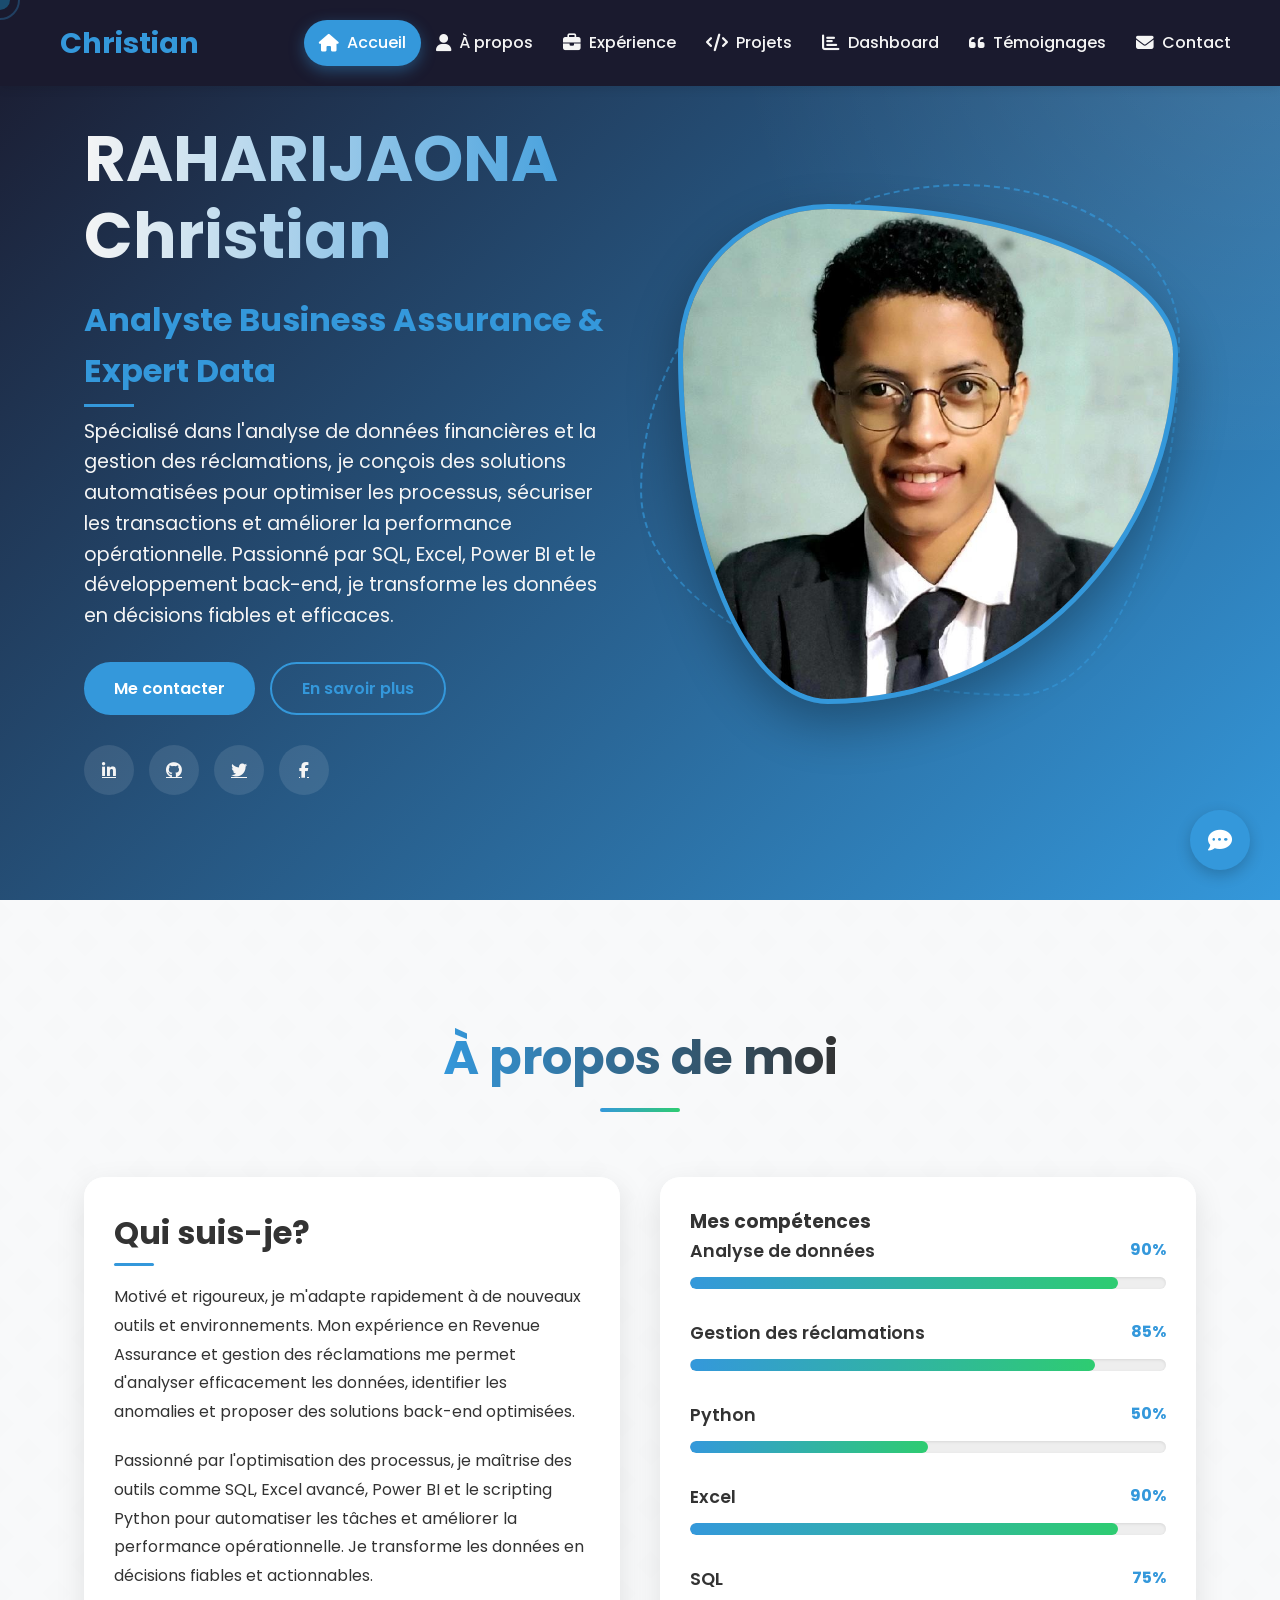
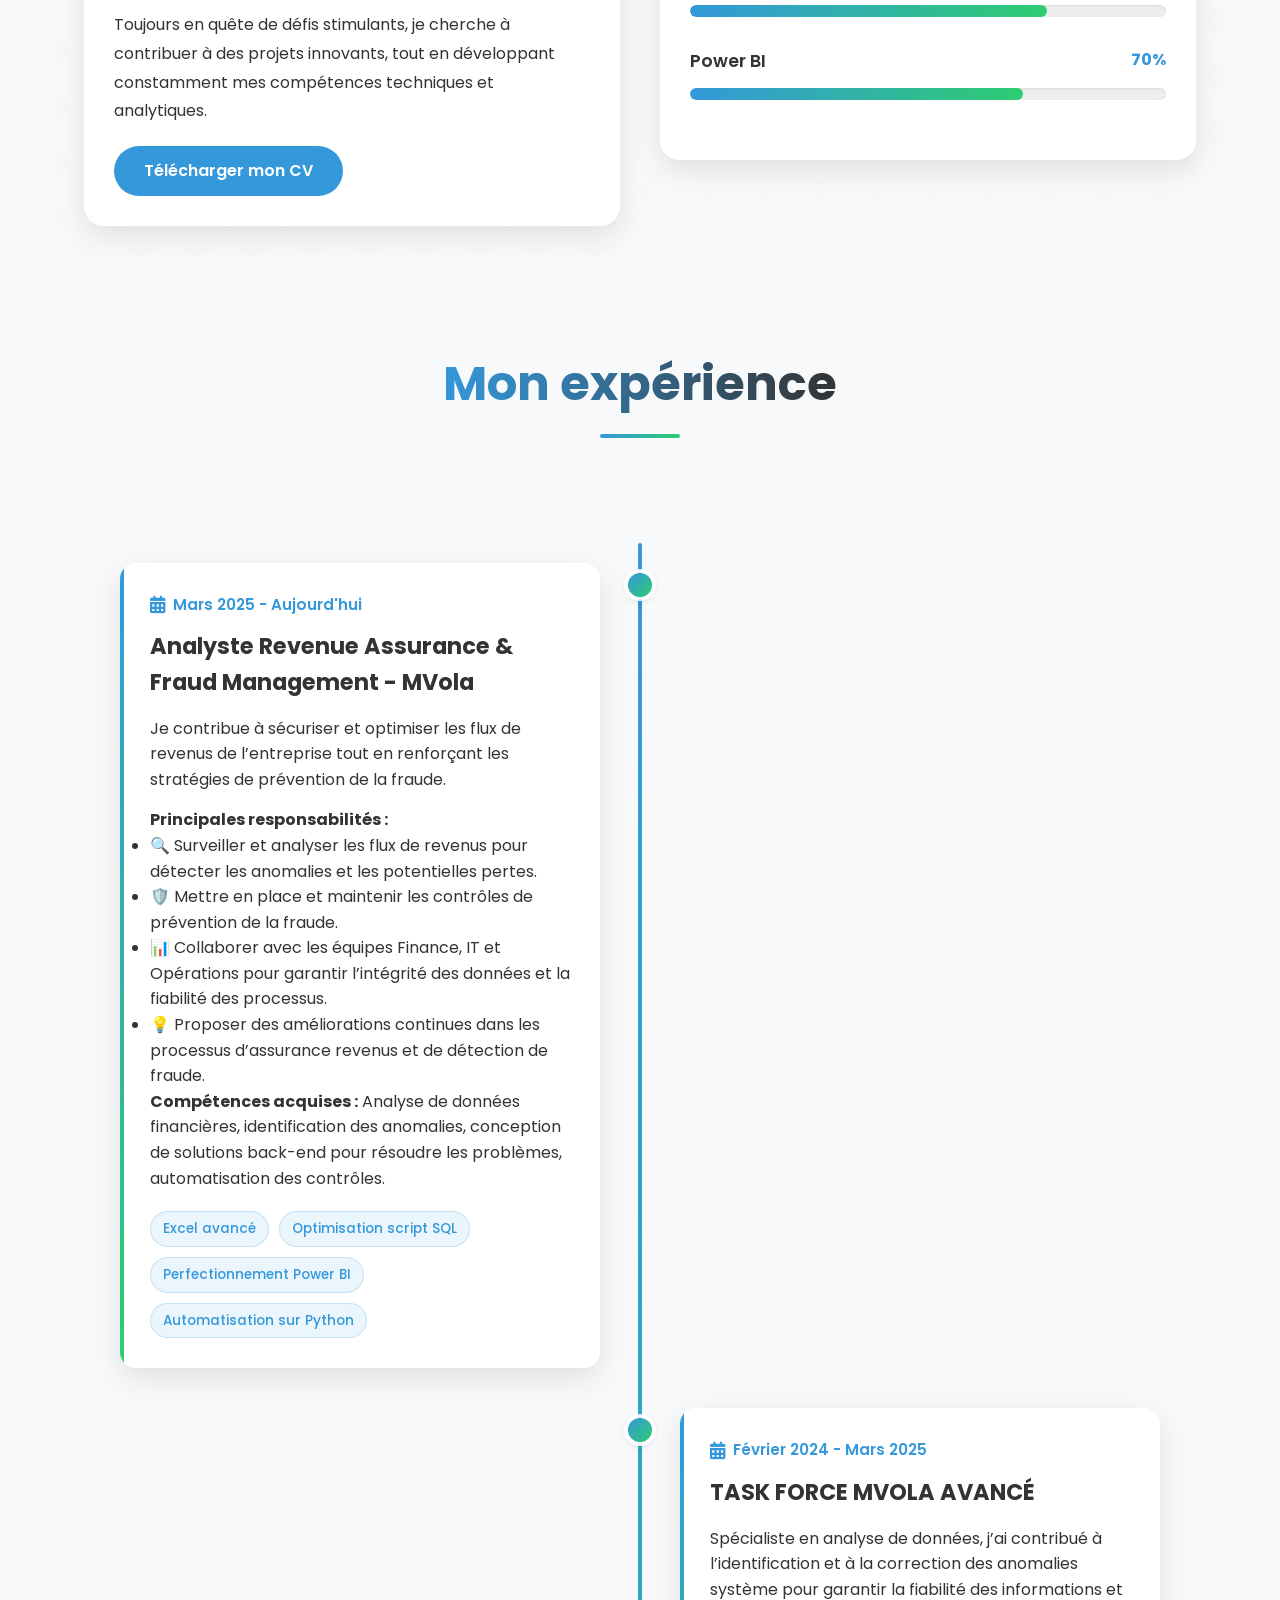
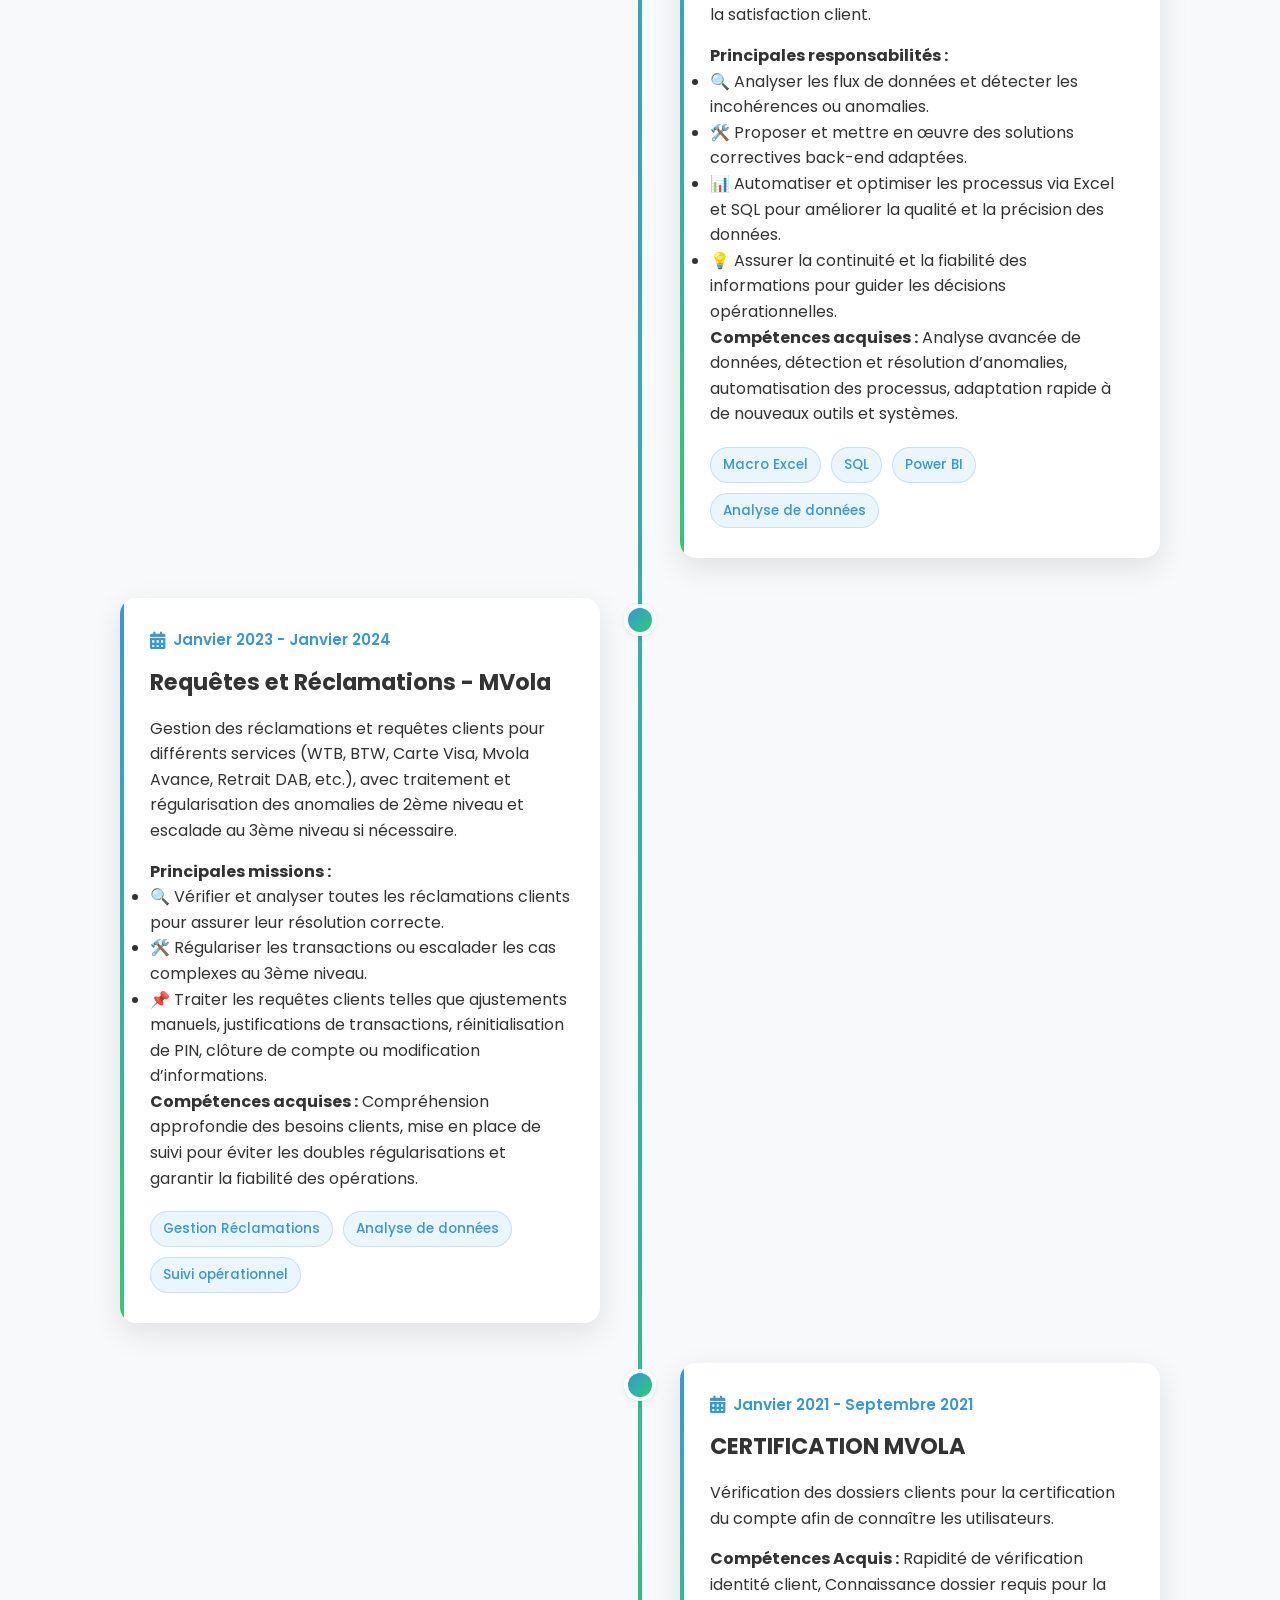
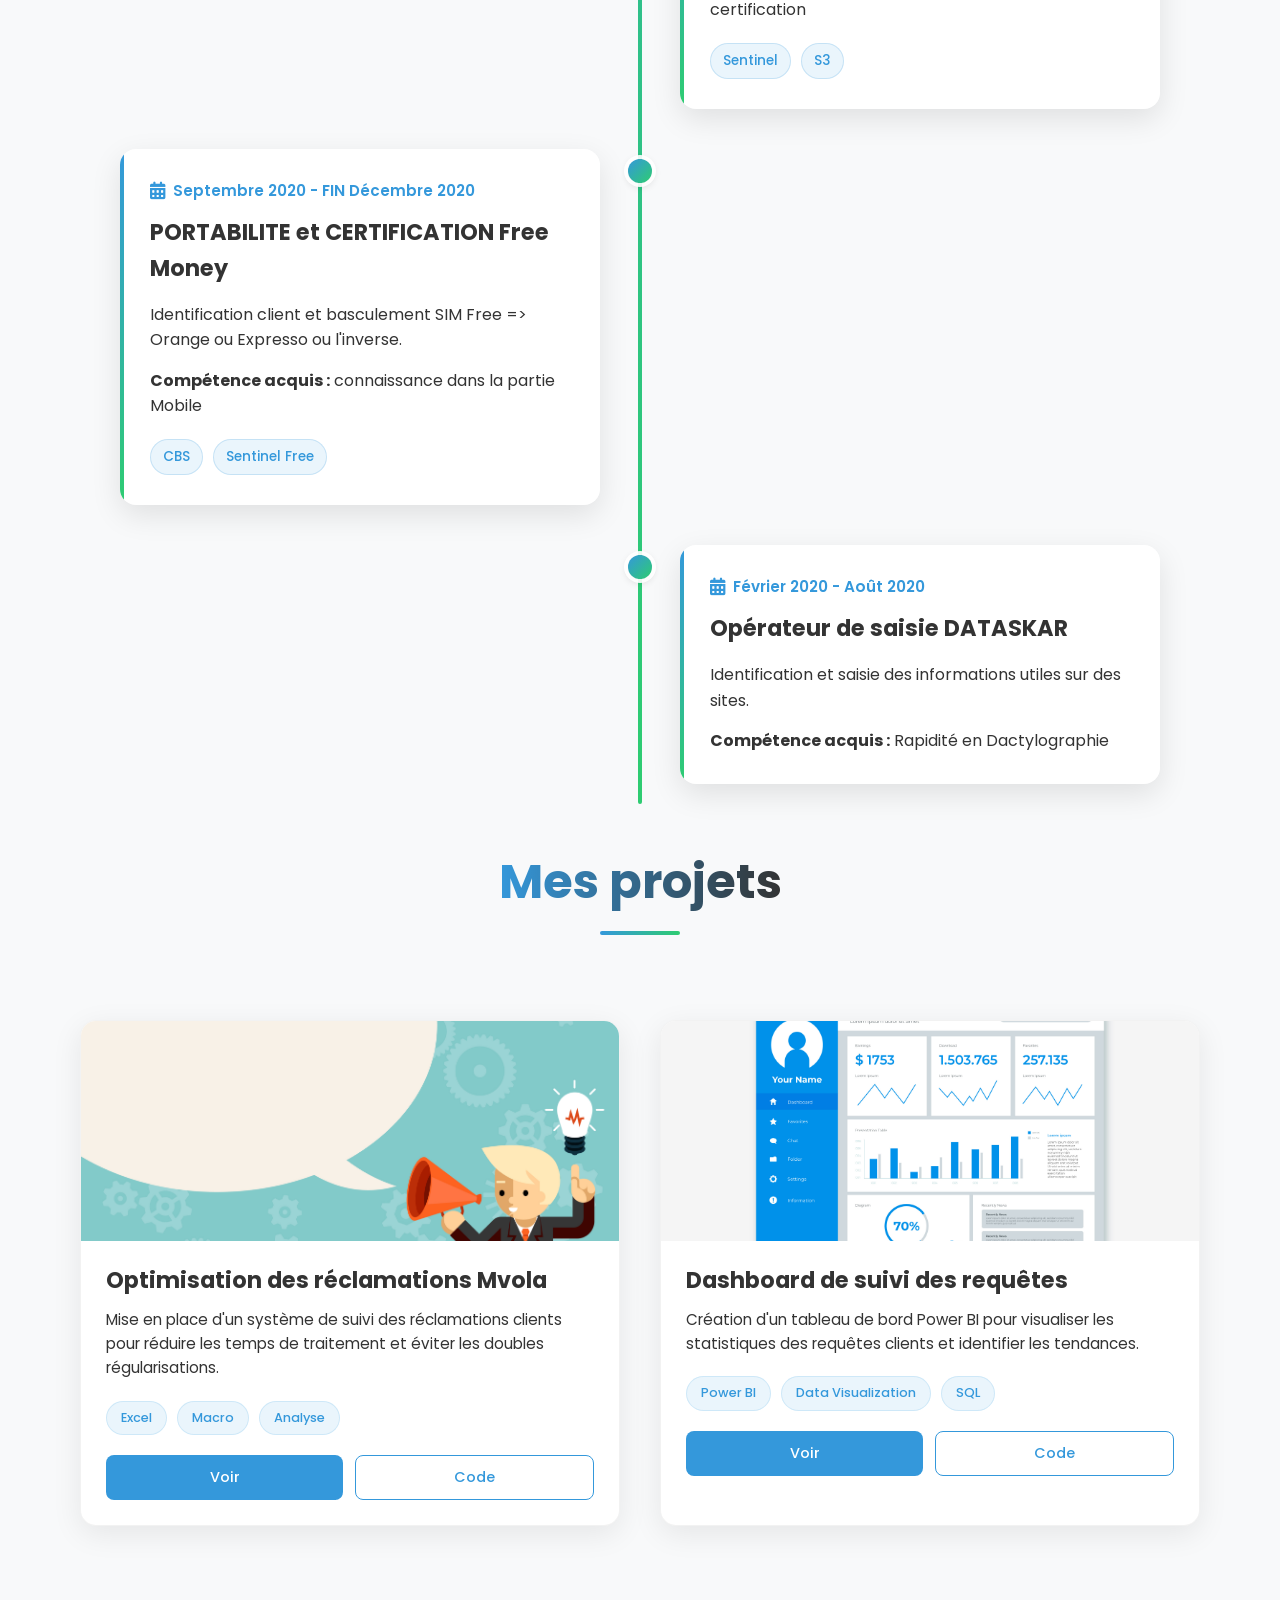
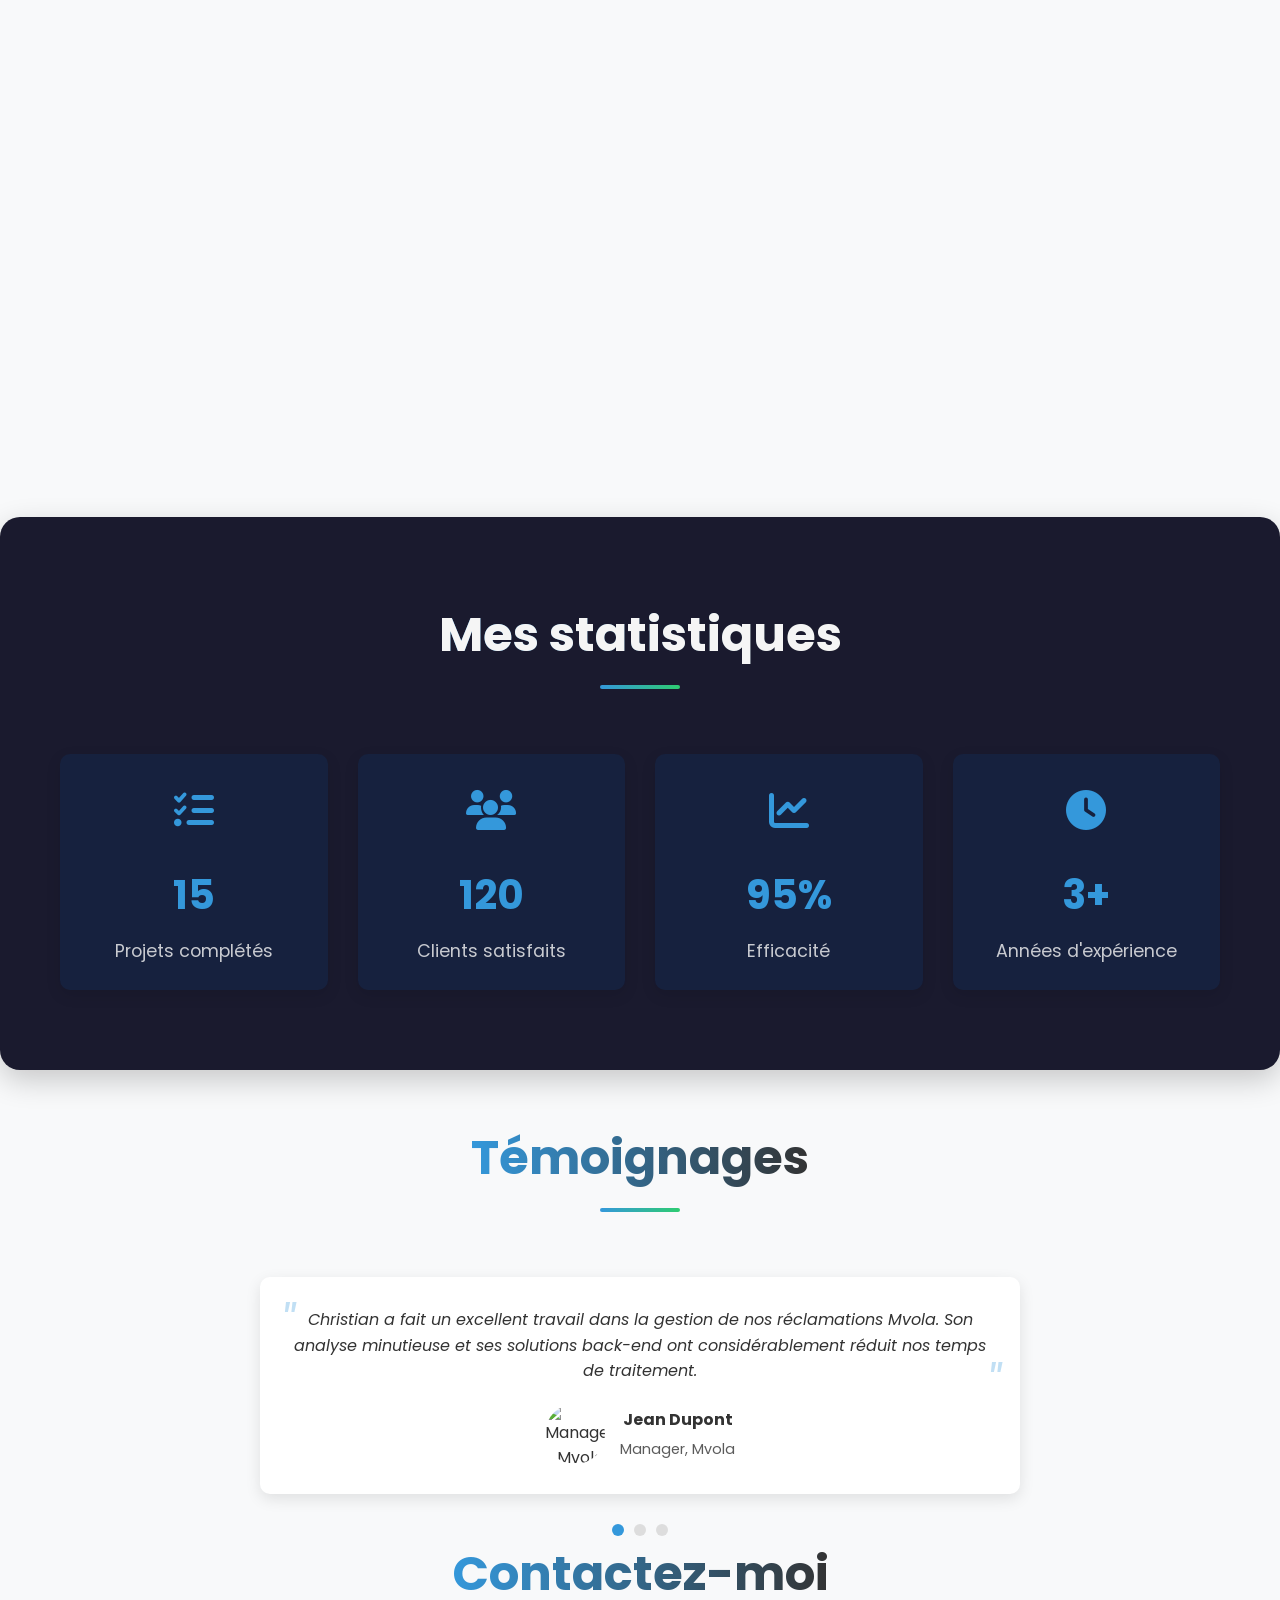
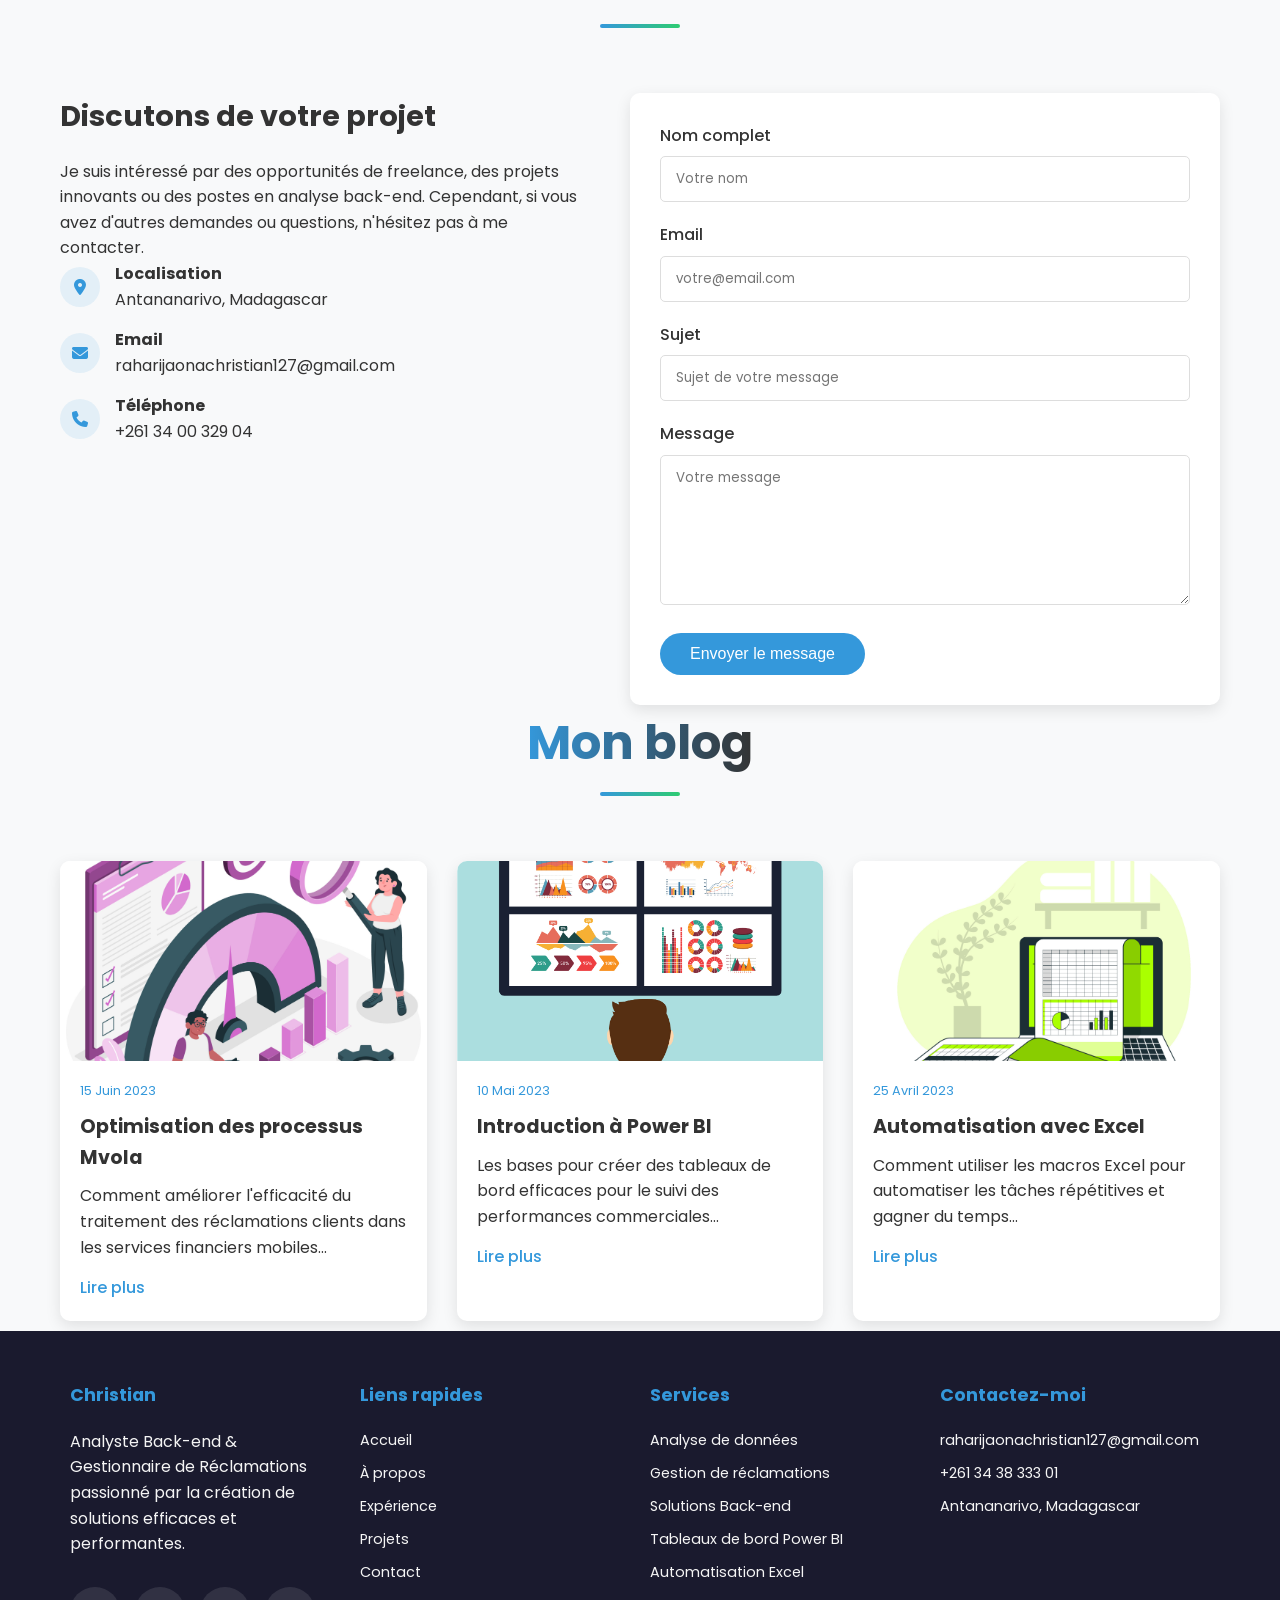
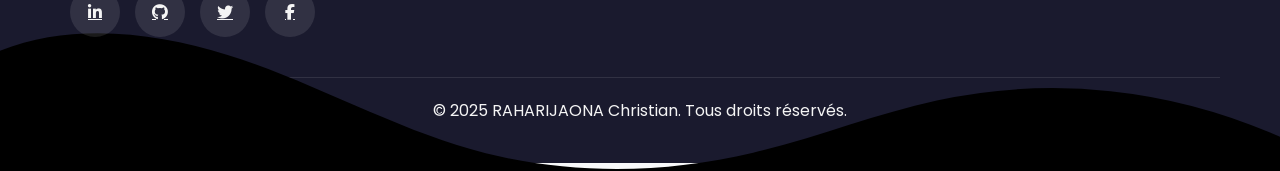
==== commit b585a19c: "Add files via upload" ====
--- a/index.html
+++ b/index.html
@@ -7,30 +7,25 @@
     <link rel="stylesheet" href="https://cdnjs.cloudflare.com/ajax/libs/font-awesome/6.4.0/css/all.min.css">
     <link href="https://fonts.googleapis.com/css2?family=Poppins:wght@300;400;500;600;700&display=swap" rel="stylesheet">
     <script src="https://cdn.jsdelivr.net/particles.js/2.0.0/particles.min.js"></script>
-    <!-- Lien vers le fichier CSS externe -->
     <link rel="stylesheet" href="style.css">
 </head>
 <body>
-    <!-- Effet de particules -->
     <div id="particles-js" style="position: fixed; top: 0; left: 0; width: 100%; height: 100%; z-index: -1;"></div>
-
-    <!-- Curseur personnalisé -->
     <div class="cursor"></div>
     <div class="cursor-follower"></div>
 
-    <!-- Header -->
     <header>
         <div class="container">
             <nav>
                 <div class="logo">Christian</div>
                 <ul class="nav-links" id="navLinks">
-                    <li><a href="#home" class="nav-link"><i class="fas fa-home"></i> <span>Accueil</span></a></li>
-                    <li><a href="#about" class="nav-link"><i class="fas fa-user"></i> <span>À propos</span></a></li>
-                    <li><a href="#experience" class="nav-link"><i class="fas fa-briefcase"></i> <span>Expérience</span></a></li>
-                    <li><a href="#projects" class="nav-link"><i class="fas fa-code"></i> <span>Projets</span></a></li>
-                    <li><a href="#dashboard" class="nav-link"><i class="fas fa-chart-bar"></i> <span>Dashboard</span></a></li>
-                    <li><a href="#testimonials" class="nav-link"><i class="fas fa-quote-left"></i> <span>Témoignages</span></a></li>
-                    <li><a href="#contact" class="nav-link"><i class="fas fa-envelope"></i> <span>Contact</span></a></li>
+                    <li><a href="#home" class="nav-link"><i class="fas fa-home"></i> <span data-i18n="nav.home">Accueil</span></a></li>
+                    <li><a href="#about" class="nav-link"><i class="fas fa-user"></i> <span data-i18n="nav.about">À propos</span></a></li>
+                    <li><a href="#experience" class="nav-link"><i class="fas fa-briefcase"></i> <span data-i18n="nav.experience">Expérience</span></a></li>
+                    <li><a href="#projects" class="nav-link"><i class="fas fa-code"></i> <span data-i18n="nav.projects">Projets</span></a></li>
+                    <li><a href="#dashboard" class="nav-link"><i class="fas fa-chart-bar"></i> <span data-i18n="nav.dashboard">Dashboard</span></a></li>
+                    <li><a href="#testimonials" class="nav-link"><i class="fas fa-quote-left"></i> <span data-i18n="nav.testimonials">Témoignages</span></a></li>
+                    <li><a href="#contact" class="nav-link"><i class="fas fa-envelope"></i> <span data-i18n="nav.contact">Contact</span></a></li>
                 </ul>
                 
                 <div class="nav-utils">
@@ -59,17 +54,16 @@
         </div>
     </header>
 
-    <!-- Hero Section -->
     <section class="hero" id="home">
         <div class="container">
             <div class="hero-content">
                 <div class="hero-text">
-                    <h1>RAHARIJAONA Christian</h1>
-                    <h2>Analyste Business Assurance & Expert Data</h2>
-                    <p>Spécialisé dans l'analyse de données financières et la gestion des réclamations, je conçois des solutions automatisées pour optimiser les processus, sécuriser les transactions et améliorer la performance opérationnelle. Passionné par SQL, Excel, Power BI et le développement back-end, je transforme les données en décisions fiables et efficaces.</p>
+                    <h1 data-i18n="hero.title">RAHARIJAONA Christian</h1>
+                    <h2 data-i18n="hero.subtitle">Analyste Business Assurance & Expert Data</h2>
+                    <p data-i18n="hero.description">Spécialisé dans l'analyse de données financières et la gestion des réclamations, je conçois des solutions automatisées pour optimiser les processus, sécuriser les transactions et améliorer la performance opérationnelle. Passionné par SQL, Excel, Power BI et le développement back-end, je transforme les données en décisions fiables et efficaces.</p>
                     <div class="btn-container">
-                        <a href="#contact" class="btn btn-animated">Me contacter</a>
-                        <a href="#about" class="btn btn-outline btn-animated">En savoir plus</a>
+                        <a href="#contact" class="btn btn-animated" data-i18n="buttons.contact">Me contacter</a>
+                        <a href="#about" class="btn btn-outline btn-animated" data-i18n="buttons.more">En savoir plus</a>
                     </div>
                     <div class="social-icons">
                         <a href="https://www.linkedin.com/in/christian-raharijaona-b8478227b/"><i class="fab fa-linkedin-in"></i></a>
@@ -79,108 +73,95 @@
                     </div>
                 </div>
                 <div class="hero-image">
-                    <img src="images/profile.jpg" alt="RAHARIJAONA Christian">
-                </div>
-            </div>
-        </div>
-    </section>
-
-    <!-- About Section -->
+                    <img src="images/profile.jpg" alt="RAHARIJAONA Christian" data-i18n-alt="hero.image.alt">
+                </div>
+            </div>
+        </div>
+    </section>
+
     <section class="about-section section" id="about">
         <div class="container">
             <div class="section-title">
-                <h2>À propos de moi</h2>
+                <h2 data-i18n="about.title">À propos de moi</h2>
             </div>
             <div class="about-content">
                 <div class="about-text card-hover-effect">
-                    <h3>Qui suis-je?</h3>
-                    <p>Motivé et rigoureux, je m'adapte rapidement à de nouveaux outils et environnements. Mon expérience en <strong>Revenue Assurance</strong> et <strong>gestion des réclamations</strong> me permet d'analyser efficacement les données, identifier les anomalies et proposer des solutions back-end optimisées.</p>
-                    <p>Passionné par l'optimisation des processus, je maîtrise des outils comme <strong>SQL, Excel avancé, Power BI</strong> et le scripting Python pour automatiser les tâches et améliorer la performance opérationnelle. Je transforme les données en décisions fiables et actionnables.</p>
-                    <p>Toujours en quête de défis stimulants, je cherche à contribuer à des projets innovants, tout en développant constamment mes compétences techniques et analytiques.</p>
-                    <a href="assets/CV Christian.pdf" class="btn btn-animated" download>Télécharger mon CV</a>
+                    <h3 data-i18n="about.subtitle">Qui suis-je?</h3>
+                    <p data-i18n="about.p1">Motivé et rigoureux, je m'adapte rapidement à de nouveaux outils et environnements. Mon expérience en <strong>Revenue Assurance</strong> et <strong>gestion des réclamations</strong> me permet d'analyser efficacement les données, identifier les anomalies et proposer des solutions back-end optimisées.</p>
+                    <p data-i18n="about.p2">Passionné par l'optimisation des processus, je maîtrise des outils comme <strong>SQL, Excel avancé, Power BI</strong> et le scripting Python pour automatiser les tâches et améliorer la performance opérationnelle. Je transforme les données en décisions fiables et actionnables.</p>
+                    <p data-i18n="about.p3">Toujours en quête de défis stimulants, je cherche à contribuer à des projets innovants, tout en développant constamment mes compétences techniques et analytiques.</p>
+                    <a href="assets/CV Christian.pdf" class="btn btn-animated" download data-i18n="about.cv">Télécharger mon CV</a>
                 </div>
                 <div class="about-skills card-hover-effect">
-                    <h3>Mes compétences</h3>
+                    <h3 data-i18n="skills.title">Mes compétences</h3>
                     <div class="skill-item">
                         <div class="skill-info">
-                            <span class="skill-name">Analyse de données</span>
+                            <span class="skill-name" data-i18n="skills.analysis">Analyse de données</span>
                             <span class="skill-percent">90%</span>
                         </div>
-                        <div class="skill-bar">
-                            <div class="skill-progress" style="width: 90%;"></div>
-                        </div>
+                        <div class="skill-bar"><div class="skill-progress" style="width: 90%;"></div></div>
                     </div>
                     <div class="skill-item">
                         <div class="skill-info">
-                            <span class="skill-name">Gestion des réclamations</span>
+                            <span class="skill-name" data-i18n="skills.claims">Gestion des réclamations</span>
                             <span class="skill-percent">85%</span>
                         </div>
-                        <div class="skill-bar">
-                            <div class="skill-progress" style="width: 85%;"></div>
-                        </div>
+                        <div class="skill-bar"><div class="skill-progress" style="width: 85%;"></div></div>
                     </div>
                     <div class="skill-item">
                         <div class="skill-info">
-                            <span class="skill-name">Python</span>
+                            <span class="skill-name" data-i18n="skills.python">Python</span>
                             <span class="skill-percent">50%</span>
                         </div>
-                        <div class="skill-bar">
-                            <div class="skill-progress" style="width: 50%;"></div>
-                        </div>
+                        <div class="skill-bar"><div class="skill-progress" style="width: 50%;"></div></div>
                     </div>
                     <div class="skill-item">
                         <div class="skill-info">
-                            <span class="skill-name">Excel</span>
+                            <span class="skill-name" data-i18n="skills.excel">Excel</span>
                             <span class="skill-percent">90%</span>
                         </div>
-                        <div class="skill-bar">
-                            <div class="skill-progress" style="width: 90%;"></div>
-                        </div>
+                        <div class="skill-bar"><div class="skill-progress" style="width: 90%;"></div></div>
                     </div>
                     <div class="skill-item">
                         <div class="skill-info">
-                            <span class="skill-name">SQL</span>
+                            <span class="skill-name" data-i18n="skills.sql">SQL</span>
                             <span class="skill-percent">75%</span>
                         </div>
-                        <div class="skill-bar">
-                            <div class="skill-progress" style="width: 75%;"></div>
-                        </div>
+                        <div class="skill-bar"><div class="skill-progress" style="width: 75%;"></div></div>
                     </div>
                     <div class="skill-item">
                         <div class="skill-info">
-                            <span class="skill-name">Power BI</span>
+                            <span class="skill-name" data-i18n="skills.powerbi">Power BI</span>
                             <span class="skill-percent">70%</span>
                         </div>
-                        <div class="skill-bar">
-                            <div class="skill-progress" style="width: 70%;"></div>
-                        </div>
-                    </div>
-                </div>
-            </div>
-        </div>
-    </section>
-
-    <!-- Experience Section -->
+                        <div class="skill-bar"><div class="skill-progress" style="width: 70%;"></div></div>
+                    </div>
+                </div>
+            </div>
+        </div>
+    </section>
+
     <section class="experience section" id="experience">
         <div class="container">
             <div class="section-title">
-                <h2>Mon expérience</h2>
+                <h2 data-i18n="experience.title">Mon expérience</h2>
             </div>
             <div class="experience-timeline">
+                <!-- Expérience 1 -->
                 <div class="timeline-item">
                     <div class="timeline-content card-hover-effect">
                         <div class="timeline-date"><i class="fas fa-calendar-alt"></i> Mars 2025 - Aujourd'hui</div>
                         <h3 class="timeline-title">Analyste Revenue Assurance & Fraud Management - MVola</h3>
-                        <p class="timeline-description">Je contribue à sécuriser et optimiser les flux de revenus de l’entreprise tout en renforçant les stratégies de prévention de la fraude.</p>
-                        <p><strong>Principales responsabilités :</strong></p>
-                            <ul>
-                                <li>🔍 Surveiller et analyser les flux de revenus pour détecter les anomalies et les potentielles pertes.</li>
-                                <li>🛡️ Mettre en place et maintenir les contrôles de prévention de la fraude.</li>
-                                <li>📊 Collaborer avec les équipes Finance, IT et Opérations pour garantir l’intégrité des données et la fiabilité des processus.</li>
-                                <li>💡 Proposer des améliorations continues dans les processus d’assurance revenus et de détection de fraude.</li>
-                            </ul>
-                        <p><strong>Compétences acquises :</strong> Analyse de données financières, identification des anomalies, conception de solutions back-end pour résoudre les problèmes, automatisation des contrôles.</p>
-                    <div class="timeline-tools">
+                        <p class="timeline-description" data-i18n="exp1.desc">Je contribue à sécuriser et optimiser les flux de revenus de l’entreprise tout en renforçant les stratégies de prévention de la fraude.</p>
+                        <p><strong data-i18n="exp1.resp_title">Principales responsabilités :</strong></p>
+                        <ul>
+                            <li data-i18n="exp1.resp1">🔍 Surveiller et analyser les flux de revenus pour détecter les anomalies et les potentielles pertes.</li>
+                            <li data-i18n="exp1.resp2">🛡️ Mettre en place et maintenir les contrôles de prévention de la fraude.</li>
+                            <li data-i18n="exp1.resp3">📊 Collaborer avec les équipes Finance, IT et Opérations pour garantir l’intégrité des données et la fiabilité des processus.</li>
+                            <li data-i18n="exp1.resp4">💡 Proposer des améliorations continues dans les processus d’assurance revenus et de détection de fraude.</li>
+                        </ul>
+                        <p><strong data-i18n="exp1.skills_label">Compétences acquises :</strong> <span data-i18n="exp1.skills">Analyse de données financières, identification des anomalies, conception de solutions back-end pour résoudre les problèmes, automatisation des contrôles.</span></p>
+                        <div class="timeline-tools">
                             <span class="tool-tag">Excel avancé</span>
                             <span class="tool-tag">Optimisation script SQL</span>
                             <span class="tool-tag">Perfectionnement Power BI</span>
@@ -188,230 +169,218 @@
                         </div>
                     </div>
                 </div>
+                <!-- Expérience 2 -->
                 <div class="timeline-item">
-    <div class="timeline-content card-hover-effect">
-        <div class="timeline-date"><i class="fas fa-calendar-alt"></i> Février 2024 - Mars 2025</div>
-        <h3 class="timeline-title">TASK FORCE MVOLA AVANCÉ</h3>
-        <p class="timeline-description">
-            Spécialiste en analyse de données, j’ai contribué à l’identification et à la correction des anomalies système pour garantir la fiabilité des informations et la satisfaction client.
-        </p>
-        <p><strong>Principales responsabilités :</strong></p>
-        <ul>
-            <li>🔍 Analyser les flux de données et détecter les incohérences ou anomalies.</li>
-            <li>🛠️ Proposer et mettre en œuvre des solutions correctives back-end adaptées.</li>
-            <li>📊 Automatiser et optimiser les processus via Excel et SQL pour améliorer la qualité et la précision des données.</li>
-            <li>💡 Assurer la continuité et la fiabilité des informations pour guider les décisions opérationnelles.</li>
-        </ul>
-        <p><strong>Compétences acquises :</strong> Analyse avancée de données, détection et résolution d’anomalies, automatisation des processus, adaptation rapide à de nouveaux outils et systèmes.</p>
-        <div class="timeline-tools">
-            <span class="tool-tag">Macro Excel</span>
-            <span class="tool-tag">SQL</span>
-            <span class="tool-tag">Power BI</span>
-            <span class="tool-tag">Analyse de données</span>
-        </div>
-    </div>
-</div>
-<div class="timeline-item">
-    <div class="timeline-content card-hover-effect">
-        <div class="timeline-date"><i class="fas fa-calendar-alt"></i> Janvier 2023 - Janvier 2024</div>
-        <h3 class="timeline-title">Requêtes et Réclamations - MVola</h3>
-        <p class="timeline-description">
-            Gestion des réclamations et requêtes clients pour différents services (WTB, BTW, Carte Visa, Mvola Avance, Retrait DAB, etc.), avec traitement et régularisation des anomalies de 2ème niveau et escalade au 3ème niveau si nécessaire.
-        </p>
-        <p><strong>Principales missions :</strong></p>
-        <ul>
-            <li>🔍 Vérifier et analyser toutes les réclamations clients pour assurer leur résolution correcte.</li>
-            <li>🛠️ Régulariser les transactions ou escalader les cas complexes au 3ème niveau.</li>
-            <li>📌 Traiter les requêtes clients telles que ajustements manuels, justifications de transactions, réinitialisation de PIN, clôture de compte ou modification d’informations.</li>
-        </ul>
-        <p><strong>Compétences acquises :</strong> Compréhension approfondie des besoins clients, mise en place de suivi pour éviter les doubles régularisations et garantir la fiabilité des opérations.</p>
-        <div class="timeline-tools">
-            <span class="tool-tag">Gestion Réclamations</span>
-            <span class="tool-tag">Analyse de données</span>
-            <span class="tool-tag">Suivi opérationnel</span>
-        </div>
-    </div>
-</div>
+                    <div class="timeline-content card-hover-effect">
+                        <div class="timeline-date"><i class="fas fa-calendar-alt"></i> Février 2024 - Mars 2025</div>
+                        <h3 class="timeline-title">TASK FORCE MVOLA AVANCÉ</h3>
+                        <p class="timeline-description" data-i18n="exp2.desc">
+                            Spécialiste en analyse de données, j’ai contribué à l’identification et à la correction des anomalies système pour garantir la fiabilité des informations et la satisfaction client.
+                        </p>
+                        <p><strong data-i18n="exp2.resp_title">Principales responsabilités :</strong></p>
+                        <ul>
+                            <li data-i18n="exp2.resp1">🔍 Analyser les flux de données et détecter les incohérences ou anomalies.</li>
+                            <li data-i18n="exp2.resp2">🛠️ Proposer et mettre en œuvre des solutions correctives back-end adaptées.</li>
+                            <li data-i18n="exp2.resp3">📊 Automatiser et optimiser les processus via Excel et SQL pour améliorer la qualité et la précision des données.</li>
+                            <li data-i18n="exp2.resp4">💡 Assurer la continuité et la fiabilité des informations pour guider les décisions opérationnelles.</li>
+                        </ul>
+                        <p><strong data-i18n="exp2.skills_label">Compétences acquises :</strong> <span data-i18n="exp2.skills">Analyse avancée de données, détection et résolution d’anomalies, automatisation des processus, adaptation rapide à de nouveaux outils et systèmes.</span></p>
+                        <div class="timeline-tools">
+                            <span class="tool-tag">Macro Excel</span>
+                            <span class="tool-tag">SQL</span>
+                            <span class="tool-tag">Power BI</span>
+                            <span class="tool-tag">Analyse de données</span>
+                        </div>
+                    </div>
+                </div>
+                <!-- Expérience 3 -->
+                <div class="timeline-item">
+                    <div class="timeline-content card-hover-effect">
+                        <div class="timeline-date"><i class="fas fa-calendar-alt"></i> Janvier 2023 - Janvier 2024</div>
+                        <h3 class="timeline-title">Requêtes et Réclamations - MVola</h3>
+                        <p class="timeline-description" data-i18n="exp3.desc">
+                            Gestion des réclamations et requêtes clients pour différents services (WTB, BTW, Carte Visa, Mvola Avance, Retrait DAB, etc.), avec traitement et régularisation des anomalies de 2ème niveau et escalade au 3ème niveau si nécessaire.
+                        </p>
+                        <p><strong data-i18n="exp3.resp_title">Principales missions :</strong></p>
+                        <ul>
+                            <li data-i18n="exp3.resp1">🔍 Vérifier et analyser toutes les réclamations clients pour assurer leur résolution correcte.</li>
+                            <li data-i18n="exp3.resp2">🛠️ Régulariser les transactions ou escalader les cas complexes au 3ème niveau.</li>
+                            <li data-i18n="exp3.resp3">📌 Traiter les requêtes clients telles que ajustements manuels, justifications de transactions, réinitialisation de PIN, clôture de compte ou modification d’informations.</li>
+                        </ul>
+                        <p><strong data-i18n="exp3.skills_label">Compétences acquises :</strong> <span data-i18n="exp3.skills">Compréhension approfondie des besoins clients, mise en place de suivi pour éviter les doubles régularisations et garantir la fiabilité des opérations.</span></p>
+                        <div class="timeline-tools">
+                            <span class="tool-tag">Gestion Réclamations</span>
+                            <span class="tool-tag">Analyse de données</span>
+                            <span class="tool-tag">Suivi opérationnel</span>
+                        </div>
+                    </div>
+                </div>
+                <!-- Expérience 4 -->
                 <div class="timeline-item">
                     <div class="timeline-content card-hover-effect">
                         <div class="timeline-date"><i class="fas fa-calendar-alt"></i> Janvier 2021 - Septembre 2021</div>
                         <h3 class="timeline-title">CERTIFICATION MVOLA</h3>
-                        <p class="timeline-description">Vérification des dossiers clients pour la certification du compte afin de connaître les utilisateurs.</p>
-                        <p><strong>Compétences Acquis :</strong> Rapidité de vérification identité client, Connaissance dossier requis pour la certification</p>
+                        <p class="timeline-description" data-i18n="exp4.desc">Vérification des dossiers clients pour la certification du compte afin de connaître les utilisateurs.</p>
+                        <p><strong data-i18n="exp4.skills_label">Compétences Acquis :</strong> <span data-i18n="exp4.skills">Rapidité de vérification identité client, Connaissance dossier requis pour la certification</span></p>
                         <div class="timeline-tools">
                             <span class="tool-tag">Sentinel</span>
                             <span class="tool-tag">S3</span>
                         </div>
                     </div>
                 </div>
+                <!-- Expérience 5 -->
                 <div class="timeline-item">
                     <div class="timeline-content card-hover-effect">
                         <div class="timeline-date"><i class="fas fa-calendar-alt"></i> Septembre 2020 - FIN Décembre 2020</div>
                         <h3 class="timeline-title">PORTABILITE et CERTIFICATION Free Money</h3>
-                        <p class="timeline-description">Identification client et basculement SIM Free => Orange ou Expresso ou l'inverse.</p>
-                        <p><strong>Compétence acquis :</strong> connaissance dans la partie Mobile</p>
+                        <p class="timeline-description" data-i18n="exp5.desc">Identification client et basculement SIM Free => Orange ou Expresso ou l'inverse.</p>
+                        <p><strong data-i18n="exp5.skills_label">Compétence acquis :</strong> <span data-i18n="exp5.skills">connaissance dans la partie Mobile</span></p>
                         <div class="timeline-tools">
                             <span class="tool-tag">CBS</span>
                             <span class="tool-tag">Sentinel Free</span>
                         </div>
                     </div>
                 </div>
+                <!-- Expérience 6 -->
                 <div class="timeline-item">
                     <div class="timeline-content card-hover-effect">
                         <div class="timeline-date"><i class="fas fa-calendar-alt"></i> Février 2020 - Août 2020</div>
                         <h3 class="timeline-title">Opérateur de saisie DATASKAR</h3>
-                        <p class="timeline-description">Identification et saisie des informations utiles sur des sites.</p>
-                        <p><strong>Compétence acquis :</strong> Rapidité en Dactylographie</p>
-                    </div>
-                </div>
-            </div>
-        </div>
-    </section>
-
-    <!-- Projects Section -->
+                        <p class="timeline-description" data-i18n="exp6.desc">Identification et saisie des informations utiles sur des sites.</p>
+                        <p><strong data-i18n="exp6.skills_label">Compétence acquis :</strong> <span data-i18n="exp6.skills">Rapidité en Dactylographie</span></p>
+                    </div>
+                </div>
+            </div>
+        </div>
+    </section>
+
     <section class="projects section" id="projects">
         <div class="container">
             <div class="section-title">
-                <h2>Mes projets</h2>
+                <h2 data-i18n="projects.title">Mes projets</h2>
             </div>
             <div class="projects-grid">
                 <div class="project-card">
                     <div class="project-image">
-                        <img src="images/projects/recla.jpg" alt="Projet Mvola">
+                        <img src="images/projects/recla.jpg" alt="Projet Mvola" data-i18n-alt="project1.alt">
                     </div>
                     <div class="project-info">
-                        <h3 class="project-title">Optimisation des réclamations Mvola</h3>
-                        <p class="project-description">Mise en place d'un système de suivi des réclamations clients pour réduire les temps de traitement et éviter les doubles régularisations.</p>
+                        <h3 class="project-title" data-i18n="project1.title">Optimisation des réclamations Mvola</h3>
+                        <p class="project-description" data-i18n="project1.desc">Mise en place d'un système de suivi des réclamations clients pour réduire les temps de traitement et éviter les doubles régularisations.</p>
                         <div class="project-tags">
                             <span class="project-tag">Excel</span>
                             <span class="project-tag">Macro</span>
                             <span class="project-tag">Analyse</span>
                         </div>
                         <div class="project-links">
-                            <a href="#" class="btn-animated"><i class="fas fa-eye"></i> Voir</a>
-                            <a href="#" class="btn-animated secondary"><i class="fab fa-github"></i> Code</a>
+                            <a href="#" class="btn-animated" data-i18n="projects.see">Voir</a>
+                            <a href="#" class="btn-animated secondary" data-i18n="projects.code">Code</a>
                         </div>
                     </div>
                 </div>
                 <div class="project-card">
                     <div class="project-image">
-                        <img src="images/projects/dashboard.jpg" alt="Projet Dashboard">
+                        <img src="images/projects/dashboard.jpg" alt="Projet Dashboard" data-i18n-alt="project2.alt">
                     </div>
                     <div class="project-info">
-                        <h3 class="project-title">Dashboard de suivi des requêtes</h3>
-                        <p class="project-description">Création d'un tableau de bord Power BI pour visualiser les statistiques des requêtes clients et identifier les tendances.</p>
+                        <h3 class="project-title" data-i18n="project2.title">Dashboard de suivi des requêtes</h3>
+                        <p class="project-description" data-i18n="project2.desc">Création d'un tableau de bord Power BI pour visualiser les statistiques des requêtes clients et identifier les tendances.</p>
                         <div class="project-tags">
                             <span class="project-tag">Power BI</span>
                             <span class="project-tag">Data Visualization</span>
                             <span class="project-tag">SQL</span>
                         </div>
                         <div class="project-links">
-                            <a href="#" class="btn-animated"><i class="fas fa-eye"></i> Voir</a>
-                            <a href="#" class="btn-animated secondary"><i class="fab fa-github"></i> Code</a>
+                            <a href="#" class="btn-animated" data-i18n="projects.see">Voir</a>
+                            <a href="#" class="btn-animated secondary" data-i18n="projects.code">Code</a>
                         </div>
                     </div>
                 </div>
                 <div class="project-card">
                     <div class="project-image">
-                        <img src="images/projects/automatisation.jpg" alt="Projet Certification">
+                        <img src="images/projects/automatisation.jpg" alt="Projet Certification" data-i18n-alt="project3.alt">
                     </div>
                     <div class="project-info">
-                        <h3 class="project-title">Automatisation de la certification</h3>
-                        <p class="project-description">Développement d'un script pour automatiser la vérification des dossiers clients pour la certification Mvola.</p>
+                        <h3 class="project-title" data-i18n="project3.title">Automatisation de la certification</h3>
+                        <p class="project-description" data-i18n="project3.desc">Développement d'un script pour automatiser la vérification des dossiers clients pour la certification Mvola.</p>
                         <div class="project-tags">
                             <span class="project-tag">Python</span>
                             <span class="project-tag">Automatisation</span>
                             <span class="project-tag">Sentinel</span>
                         </div>
                         <div class="project-links">
-                            <a href="#" class="btn-animated"><i class="fas fa-eye"></i> Voir</a>
-                            <a href="#" class="btn-animated secondary"><i class="fab fa-github"></i> Code</a>
-                        </div>
-                    </div>
-                </div>
-            </div>
-        </div>
-    </section>
-
-    <!-- Dashboard Section -->
+                            <a href="#" class="btn-animated" data-i18n="projects.see">Voir</a>
+                            <a href="#" class="btn-animated secondary" data-i18n="projects.code">Code</a>
+                        </div>
+                    </div>
+                </div>
+            </div>
+        </div>
+    </section>
+
     <section class="dashboard section" id="dashboard">
         <div class="dashboard-container">
             <div class="section-title">
-                <h2 style="color: var(--text-light);">Mes statistiques</h2>
+                <h2 style="color: var(--text-light);" data-i18n="dashboard.title">Mes statistiques</h2>
             </div>
             <div class="dashboard-grid">
                 <div class="dashboard-card card-hover-effect">
-                    <div class="dashboard-icon icon-rotate">
-                        <i class="fas fa-tasks"></i>
-                    </div>
+                    <div class="dashboard-icon icon-rotate"><i class="fas fa-tasks"></i></div>
                     <div class="dashboard-value" id="projectsCount">0</div>
-                    <div class="dashboard-label">Projets complétés</div>
+                    <div class="dashboard-label" data-i18n="dashboard.projects">Projets complétés</div>
                 </div>
                 <div class="dashboard-card card-hover-effect">
-                    <div class="dashboard-icon icon-rotate">
-                        <i class="fas fa-users"></i>
-                    </div>
+                    <div class="dashboard-icon icon-rotate"><i class="fas fa-users"></i></div>
                     <div class="dashboard-value" id="clientsCount">0</div>
-                    <div class="dashboard-label">Clients satisfaits</div>
+                    <div class="dashboard-label" data-i18n="dashboard.clients">Clients satisfaits</div>
                 </div>
                 <div class="dashboard-card card-hover-effect">
-                    <div class="dashboard-icon icon-rotate">
-                        <i class="fas fa-chart-line"></i>
-                    </div>
+                    <div class="dashboard-icon icon-rotate"><i class="fas fa-chart-line"></i></div>
                     <div class="dashboard-value" id="efficiencyCount">0%</div>
-                    <div class="dashboard-label">Efficacité</div>
+                    <div class="dashboard-label" data-i18n="dashboard.efficiency">Efficacité</div>
                 </div>
                 <div class="dashboard-card card-hover-effect">
-                    <div class="dashboard-icon icon-rotate">
-                        <i class="fas fa-clock"></i>
-                    </div>
+                    <div class="dashboard-icon icon-rotate"><i class="fas fa-clock"></i></div>
                     <div class="dashboard-value" id="experienceCount">0</div>
-                    <div class="dashboard-label">Années d'expérience</div>
-                </div>
-            </div>
-        </div>
-    </section>
-
-    <!-- Testimonials Section -->
+                    <div class="dashboard-label" data-i18n="dashboard.years">Années d'expérience</div>
+                </div>
+            </div>
+        </div>
+    </section>
+
     <section class="testimonials section" id="testimonials">
         <div class="container">
             <div class="section-title">
-                <h2>Témoignages</h2>
+                <h2 data-i18n="testimonials.title">Témoignages</h2>
             </div>
             <div class="testimonials-container">
                 <div class="testimonial-slide active">
-                    <p class="testimonial-text">Christian a fait un excellent travail dans la gestion de nos réclamations Mvola. Son analyse minutieuse et ses solutions back-end ont considérablement réduit nos temps de traitement.</p>
+                    <p class="testimonial-text" data-i18n="testimonial1.text">Christian a fait un excellent travail dans la gestion de nos réclamations Mvola. Son analyse minutieuse et ses solutions back-end ont considérablement réduit nos temps de traitement.</p>
                     <div class="testimonial-author">
-                        <div class="author-image">
-                            <img src="https://via.placeholder.com/100x100" alt="Manager Mvola">
-                        </div>
+                        <div class="author-image"><img src="https://via.placeholder.com/100x100" alt="Manager Mvola"></div>
                         <div class="author-info">
                             <h4>Jean Dupont</h4>
-                            <p>Manager, Mvola</p>
+                            <p data-i18n="testimonial1.role">Manager, Mvola</p>
                         </div>
                     </div>
                 </div>
                 <div class="testimonial-slide">
-                    <p class="testimonial-text">Le dashboard créé par Christian a transformé notre façon de suivre les requêtes clients. Nous pouvons maintenant identifier les tendances et améliorer nos processus.</p>
+                    <p class="testimonial-text" data-i18n="testimonial2.text">Le dashboard créé par Christian a transformé notre façon de suivre les requêtes clients. Nous pouvons maintenant identifier les tendances et améliorer nos processus.</p>
                     <div class="testimonial-author">
-                        <div class="author-image">
-                            <img src="https://via.placeholder.com/100x100" alt="Responsable clientèle">
-                        </div>
+                        <div class="author-image"><img src="https://via.placeholder.com/100x100" alt="Responsable clientèle"></div>
                         <div class="author-info">
                             <h4>Marie Lambert</h4>
-                            <p>Responsable clientèle</p>
+                            <p data-i18n="testimonial2.role">Responsable clientèle</p>
                         </div>
                     </div>
                 </div>
                 <div class="testimonial-slide">
-                    <p class="testimonial-text">Son travail sur l'automatisation de la certification a permis à notre équipe de gagner un temps précieux tout en réduisant les erreurs humaines.</p>
+                    <p class="testimonial-text" data-i18n="testimonial3.text">Son travail sur l'automatisation de la certification a permis à notre équipe de gagner un temps précieux tout en réduisant les erreurs humaines.</p>
                     <div class="testimonial-author">
-                        <div class="author-image">
-                            <img src="https://via.placeholder.com/100x100" alt="Chef de projet">
-                        </div>
+                        <div class="author-image"><img src="https://via.placeholder.com/100x100" alt="Chef de projet"></div>
                         <div class="author-info">
                             <h4>Thomas Martin</h4>
-                            <p>Chef de projet</p>
+                            <p data-i18n="testimonial3.role">Chef de projet</p>
                         </div>
                     </div>
                 </div>
@@ -424,41 +393,34 @@
         </div>
     </section>
 
-    <!-- Contact Section -->
     <section class="contact section" id="contact">
         <div class="container">
             <div class="section-title">
-                <h2>Contactez-moi</h2>
+                <h2 data-i18n="contact.title">Contactez-moi</h2>
             </div>
             <div class="contact-container">
                 <div class="contact-info">
-                    <h3>Discutons de votre projet</h3>
-                    <p>Je suis intéressé par des opportunités de freelance, des projets innovants ou des postes en analyse back-end. Cependant, si vous avez d'autres demandes ou questions, n'hésitez pas à me contacter.</p>
+                    <h3 data-i18n="contact.subtitle">Discutons de votre projet</h3>
+                    <p data-i18n="contact.desc">Je suis intéressé par des opportunités de freelance, des projets innovants ou des postes en analyse back-end. Cependant, si vous avez d'autres demandes ou questions, n'hésitez pas à me contacter.</p>
                     <div class="contact-details">
                         <div class="contact-item">
-                            <div class="contact-icon icon-rotate">
-                                <i class="fas fa-map-marker-alt"></i>
+                            <div class="contact-icon icon-rotate"><i class="fas fa-map-marker-alt"></i></div>
+                            <div>
+                                <h4 data-i18n="contact.location_label">Localisation</h4>
+                                <p data-i18n="contact.location">Antananarivo, Madagascar</p>
                             </div>
-                            <div>
-                                <h4>Localisation</h4>
-                                <p>Antananarivo, Madagascar</p>
-                            </div>
                         </div>
                         <div class="contact-item">
-                            <div class="contact-icon icon-rotate">
-                                <i class="fas fa-envelope"></i>
-                            </div>
+                            <div class="contact-icon icon-rotate"><i class="fas fa-envelope"></i></div>
                             <div>
                                 <h4>Email</h4>
                                 <p>raharijaonachristian127@gmail.com</p>
                             </div>
                         </div>
                         <div class="contact-item">
-                            <div class="contact-icon icon-rotate">
-                                <i class="fas fa-phone"></i>
-                            </div>
+                            <div class="contact-icon icon-rotate"><i class="fas fa-phone"></i></div>
                             <div>
-                                <h4>Téléphone</h4>
+                                <h4 data-i18n="contact.phone_label">Téléphone</h4>
                                 <p>+261 34 00 329 04</p>
                             </div>
                         </div>
@@ -467,77 +429,75 @@
                 <div class="contact-form card-hover-effect">
                     <form id="contactForm">
                         <div class="form-group">
-                            <label for="name">Nom complet</label>
-                            <input type="text" id="name" class="form-control" required>
-                            <div class="error-message" id="nameError">Veuillez entrer votre nom</div>
+                            <label for="name" data-i18n="form.name">Nom complet</label>
+                            <input type="text" id="name" class="form-control" required data-i18n-placeholder="form.name.placeholder">
+                            <div class="error-message" id="nameError" data-i18n="form.name.error">Veuillez entrer votre nom</div>
                         </div>
                         <div class="form-group">
-                            <label for="email">Email</label>
-                            <input type="email" id="email" class="form-control" required>
-                            <div class="error-message" id="emailError">Veuillez entrer un email valide</div>
+                            <label for="email" data-i18n="form.email">Email</label>
+                            <input type="email" id="email" class="form-control" required data-i18n-placeholder="form.email.placeholder">
+                            <div class="error-message" id="emailError" data-i18n="form.email.error">Veuillez entrer un email valide</div>
                         </div>
                         <div class="form-group">
-                            <label for="subject">Sujet</label>
-                            <input type="text" id="subject" class="form-control" required>
-                            <div class="error-message" id="subjectError">Veuillez entrer un sujet</div>
+                            <label for="subject" data-i18n="form.subject">Sujet</label>
+                            <input type="text" id="subject" class="form-control" required data-i18n-placeholder="form.subject.placeholder">
+                            <div class="error-message" id="subjectError" data-i18n="form.subject.error">Veuillez entrer un sujet</div>
                         </div>
                         <div class="form-group">
-                            <label for="message">Message</label>
-                            <textarea id="message" class="form-control" required></textarea>
-                            <div class="error-message" id="messageError">Veuillez entrer votre message</div>
-                        </div>
-                        <button type="submit" class="form-submit btn-animated">Envoyer le message</button>
+                            <label for="message" data-i18n="form.message">Message</label>
+                            <textarea id="message" class="form-control" required data-i18n-placeholder="form.message.placeholder"></textarea>
+                            <div class="error-message" id="messageError" data-i18n="form.message.error">Veuillez entrer votre message</div>
+                        </div>
+                        <button type="submit" class="form-submit btn-animated" data-i18n="form.submit">Envoyer le message</button>
                     </form>
                 </div>
             </div>
         </div>
     </section>
 
-    <!-- Blog Section (Optional) -->
     <section class="blog section" id="blog">
         <div class="container">
             <div class="section-title">
-                <h2>Mon blog</h2>
+                <h2 data-i18n="blog.title">Mon blog</h2>
             </div>
             <div class="blog-grid">
                 <div class="blog-card card-hover-effect">
                     <div class="blog-image">
-                        <img src="images/blog/optim.jpg" alt="Article blog">
+                        <img src="images/blog/optim.jpg" alt="Article blog" data-i18n-alt="blog1.alt">
                     </div>
                     <div class="blog-content">
                         <div class="blog-date">15 Juin 2023</div>
-                        <h3 class="blog-title">Optimisation des processus Mvola</h3>
-                        <p class="blog-excerpt">Comment améliorer l'efficacité du traitement des réclamations clients dans les services financiers mobiles...</p>
-                        <a href="#" class="read-more">Lire plus <i class="fas fa-arrow-right"></i></a>
+                        <h3 class="blog-title" data-i18n="blog1.title">Optimisation des processus Mvola</h3>
+                        <p class="blog-excerpt" data-i18n="blog1.excerpt">Comment améliorer l'efficacité du traitement des réclamations clients dans les services financiers mobiles...</p>
+                        <a href="#" class="read-more" data-i18n="blog.readmore">Lire plus <i class="fas fa-arrow-right"></i></a>
                     </div>
                 </div>
                 <div class="blog-card card-hover-effect">
                     <div class="blog-image">
-                        <img src="images/blog/power bi.jpg" alt="Article blog">
+                        <img src="images/blog/power bi.jpg" alt="Article blog" data-i18n-alt="blog2.alt">
                     </div>
                     <div class="blog-content">
                         <div class="blog-date">10 Mai 2023</div>
-                        <h3 class="blog-title">Introduction à Power BI</h3>
-                        <p class="blog-excerpt">Les bases pour créer des tableaux de bord efficaces pour le suivi des performances commerciales...</p>
-                        <a href="#" class="read-more">Lire plus <i class="fas fa-arrow-right"></i></a>
+                        <h3 class="blog-title" data-i18n="blog2.title">Introduction à Power BI</h3>
+                        <p class="blog-excerpt" data-i18n="blog2.excerpt">Les bases pour créer des tableaux de bord efficaces pour le suivi des performances commerciales...</p>
+                        <a href="#" class="read-more" data-i18n="blog.readmore">Lire plus <i class="fas fa-arrow-right"></i></a>
                     </div>
                 </div>
                 <div class="blog-card card-hover-effect">
                     <div class="blog-image">
-                        <img src="images/blog/excel.jpg" alt="Article blog">
+                        <img src="images/blog/excel.jpg" alt="Article blog" data-i18n-alt="blog3.alt">
                     </div>
                     <div class="blog-content">
                         <div class="blog-date">25 Avril 2023</div>
-                        <h3 class="blog-title">Automatisation avec Excel</h3>
-                        <p class="blog-excerpt">Comment utiliser les macros Excel pour automatiser les tâches répétitives et gagner du temps...</p>
-                        <a href="#" class="read-more">Lire plus <i class="fas fa-arrow-right"></i></a>
-                    </div>
-                </div>
-            </div>
-        </div>
-    </section>
-
-    <!-- Footer -->
+                        <h3 class="blog-title" data-i18n="blog3.title">Automatisation avec Excel</h3>
+                        <p class="blog-excerpt" data-i18n="blog3.excerpt">Comment utiliser les macros Excel pour automatiser les tâches répétitives et gagner du temps...</p>
+                        <a href="#" class="read-more" data-i18n="blog.readmore">Lire plus <i class="fas fa-arrow-right"></i></a>
+                    </div>
+                </div>
+            </div>
+        </div>
+    </section>
+
     <footer>
         <div class="wave">
             <svg data-name="Layer 1" xmlns="http://www.w3.org/2000/svg" viewBox="0 0 1200 120" preserveAspectRatio="none">
@@ -548,7 +508,7 @@
             <div class="footer-content">
                 <div class="footer-column">
                     <h3>Christian</h3>
-                    <p>Analyste Back-end & Gestionnaire de Réclamations passionné par la création de solutions efficaces et performantes.</p>
+                    <p data-i18n="footer.desc">Analyste Back-end & Gestionnaire de Réclamations passionné par la création de solutions efficaces et performantes.</p>
                     <div class="social-icons">
                         <a href="https://www.linkedin.com/in/christian-raharijaona-b8478227b/"><i class="fab fa-linkedin-in"></i></a>
                         <a href="#"><i class="fab fa-github"></i></a>
@@ -557,66 +517,59 @@
                     </div>
                 </div>
                 <div class="footer-column">
-                    <h3>Liens rapides</h3>
+                    <h3 data-i18n="footer.quicklinks">Liens rapides</h3>
                     <ul class="footer-links">
-                        <li><a href="#home">Accueil</a></li>
-                        <li><a href="#about">À propos</a></li>
-                        <li><a href="#experience">Expérience</a></li>
-                        <li><a href="#projects">Projets</a></li>
-                        <li><a href="#contact">Contact</a></li>
+                        <li><a href="#home" data-i18n="nav.home">Accueil</a></li>
+                        <li><a href="#about" data-i18n="nav.about">À propos</a></li>
+                        <li><a href="#experience" data-i18n="nav.experience">Expérience</a></li>
+                        <li><a href="#projects" data-i18n="nav.projects">Projets</a></li>
+                        <li><a href="#contact" data-i18n="nav.contact">Contact</a></li>
                     </ul>
                 </div>
                 <div class="footer-column">
-                    <h3>Services</h3>
+                    <h3 data-i18n="footer.services">Services</h3>
                     <ul class="footer-links">
-                        <li><a href="#">Analyse de données</a></li>
-                        <li><a href="#">Gestion de réclamations</a></li>
-                        <li><a href="#">Solutions Back-end</a></li>
-                        <li><a href="#">Tableaux de bord Power BI</a></li>
-                        <li><a href="#">Automatisation Excel</a></li>
+                        <li><a href="#" data-i18n="service1">Analyse de données</a></li>
+                        <li><a href="#" data-i18n="service2">Gestion de réclamations</a></li>
+                        <li><a href="#" data-i18n="service3">Solutions Back-end</a></li>
+                        <li><a href="#" data-i18n="service4">Tableaux de bord Power BI</a></li>
+                        <li><a href="#" data-i18n="service5">Automatisation Excel</a></li>
                     </ul>
                 </div>
                 <div class="footer-column">
-                    <h3>Contact</h3>
+                    <h3 data-i18n="contact.title">Contact</h3>
                     <ul class="footer-links">
                         <li><a href="mailto:raharijaonachristian127@gmail.com">raharijaonachristian127@gmail.com</a></li>
                         <li><a href="tel:+261343833301">+261 34 38 333 01</a></li>
-                        <li>Antananarivo, Madagascar</li>
+                        <li data-i18n="footer.location">Antananarivo, Madagascar</li>
                     </ul>
                 </div>
             </div>
             <div class="footer-bottom">
-                <p>&copy; 2025 RAHARIJAONA Christian. Tous droits réservés.</p>
+                <p>&copy; 2025 RAHARIJAONA Christian. <span data-i18n="footer.rights">Tous droits réservés.</span></p>
             </div>
         </div>
     </footer>
 
-    <!-- Back to Top Button -->
     <a href="#home" class="back-to-top" id="backToTop"><i class="fas fa-arrow-up"></i></a>
 
-    <!-- Chat Widget -->
     <div class="chat-widget">
-        <div class="chat-button" id="chatButton">
-            <i class="fas fa-comment-dots"></i>
-        </div>
+        <div class="chat-button" id="chatButton"><i class="fas fa-comment-dots"></i></div>
         <div class="chat-box" id="chatBox">
             <div class="chat-header">
-                <h3>Chat avec Christian</h3>
+                <h3 data-i18n="chat.title">Chat avec Christian</h3>
                 <button class="close-chat" id="closeChat"><i class="fas fa-times"></i></button>
             </div>
             <div class="chat-messages" id="chatMessages">
-                <div class="message received">
-                    Bonjour! Comment puis-je vous aider aujourd'hui?
-                </div>
+                <div class="message received" data-i18n="chat.greeting">Bonjour! Comment puis-je vous aider aujourd'hui?</div>
             </div>
             <div class="chat-input">
-                <input type="text" id="chatInput" placeholder="Tapez votre message...">
+                <input type="text" id="chatInput" placeholder="Tapez votre message..." data-i18n-placeholder="chat.placeholder">
                 <button class="send-button" id="sendMessage"><i class="fas fa-paper-plane"></i></button>
             </div>
         </div>
     </div>
 
-    <!-- Lien vers le fichier JavaScript externe -->
     <script src="script.js"></script>
 </body>
 </html>
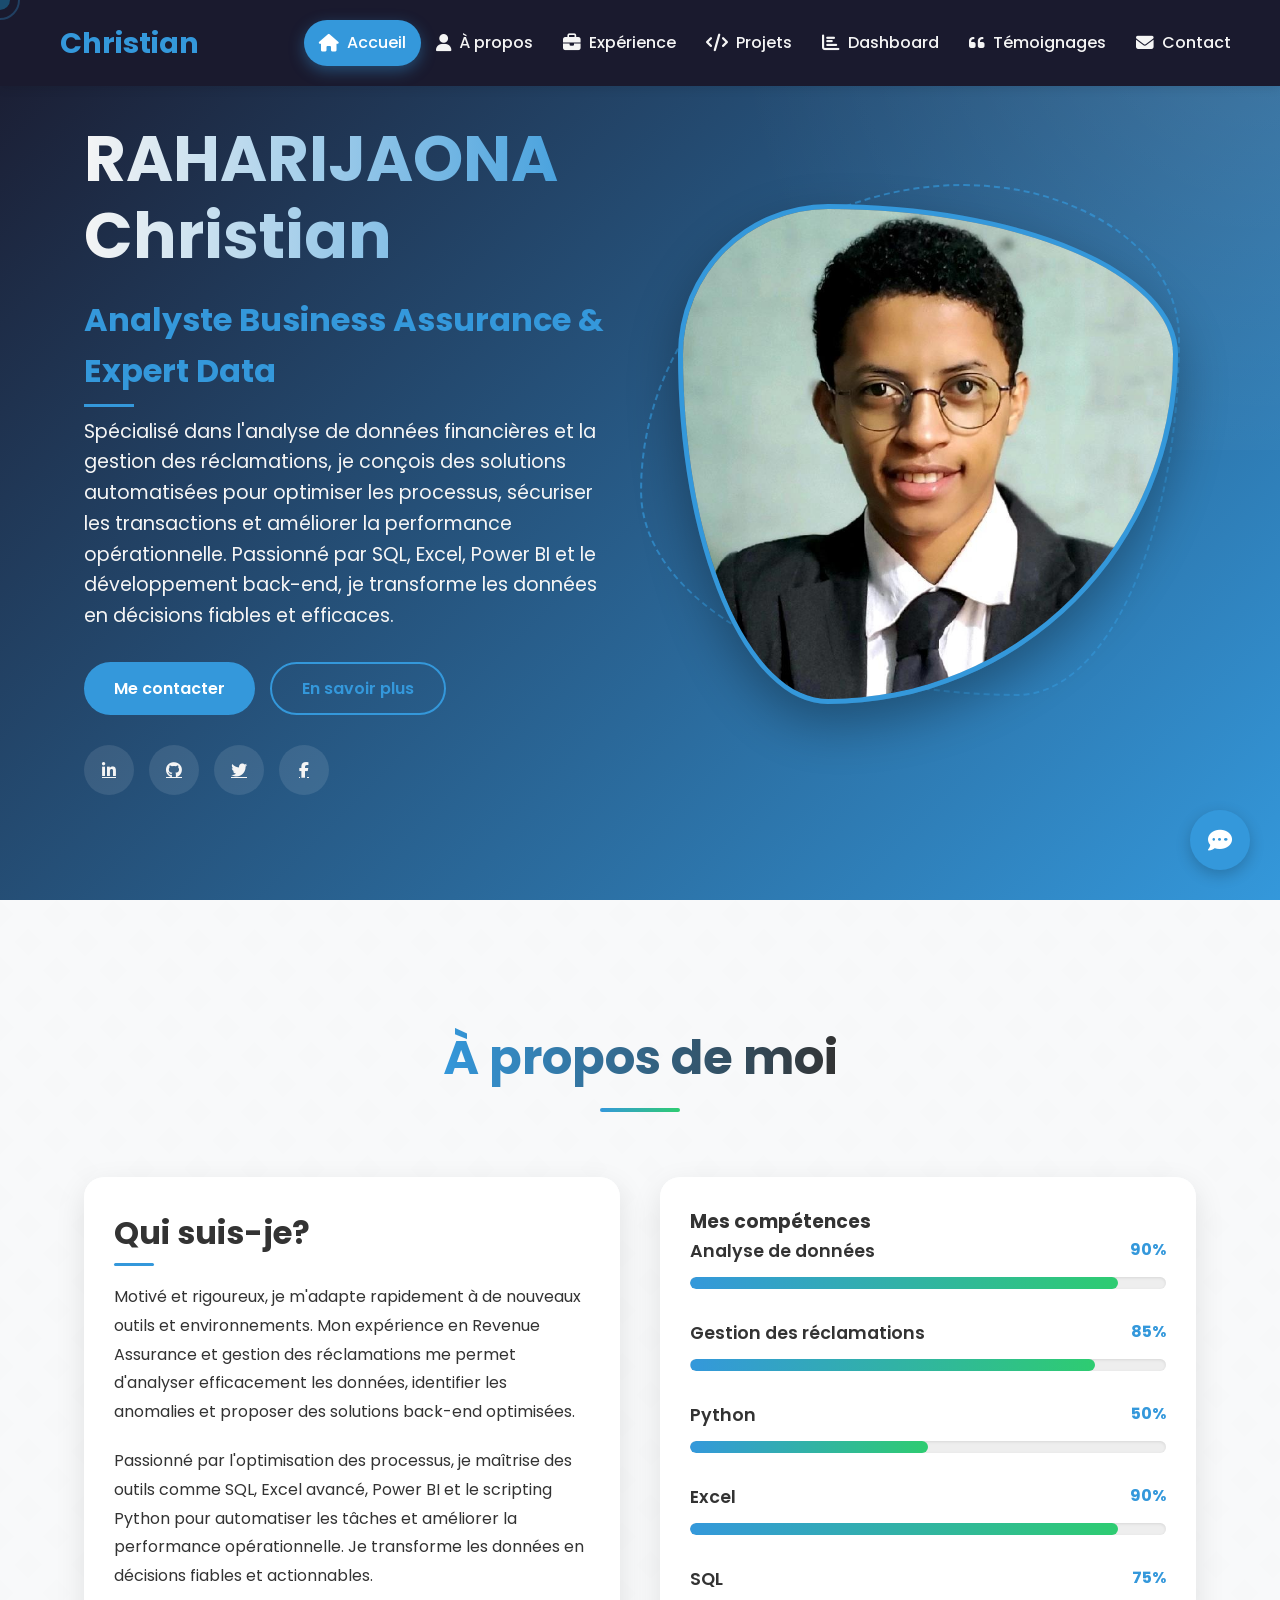
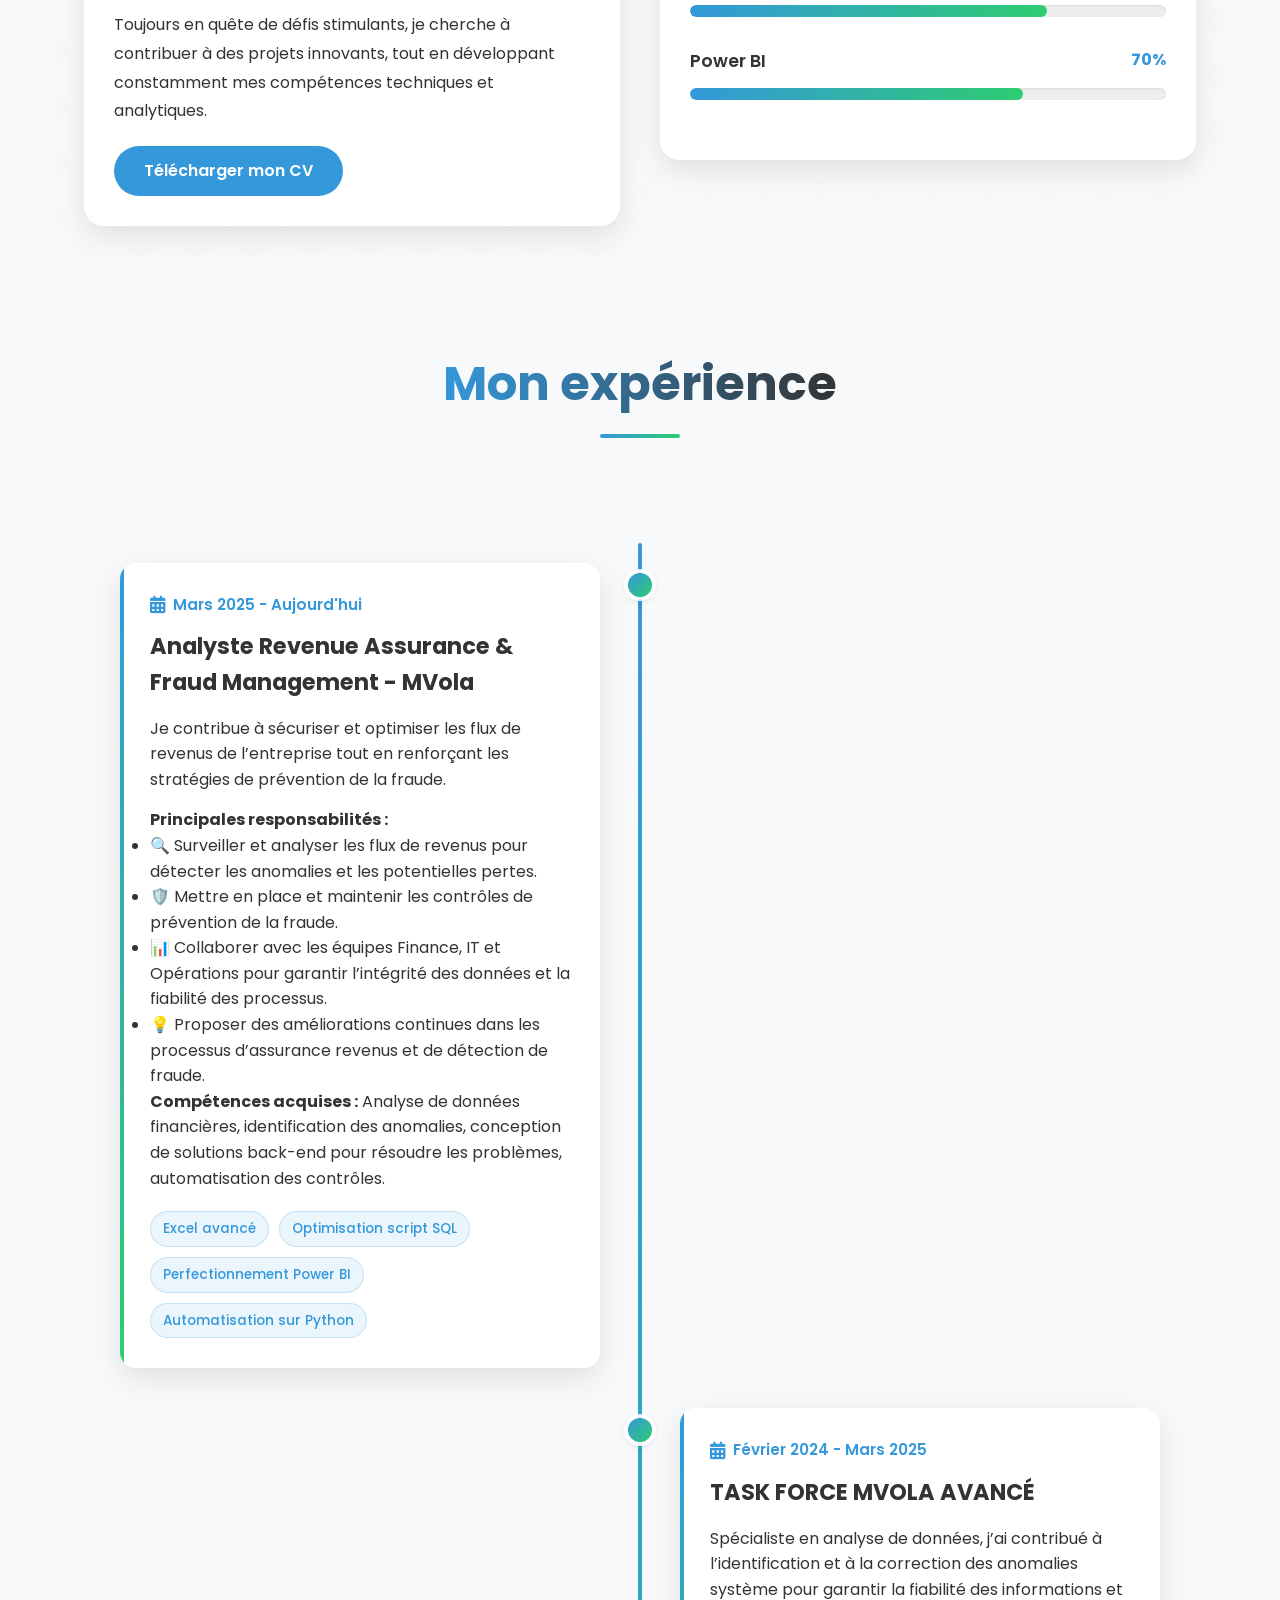
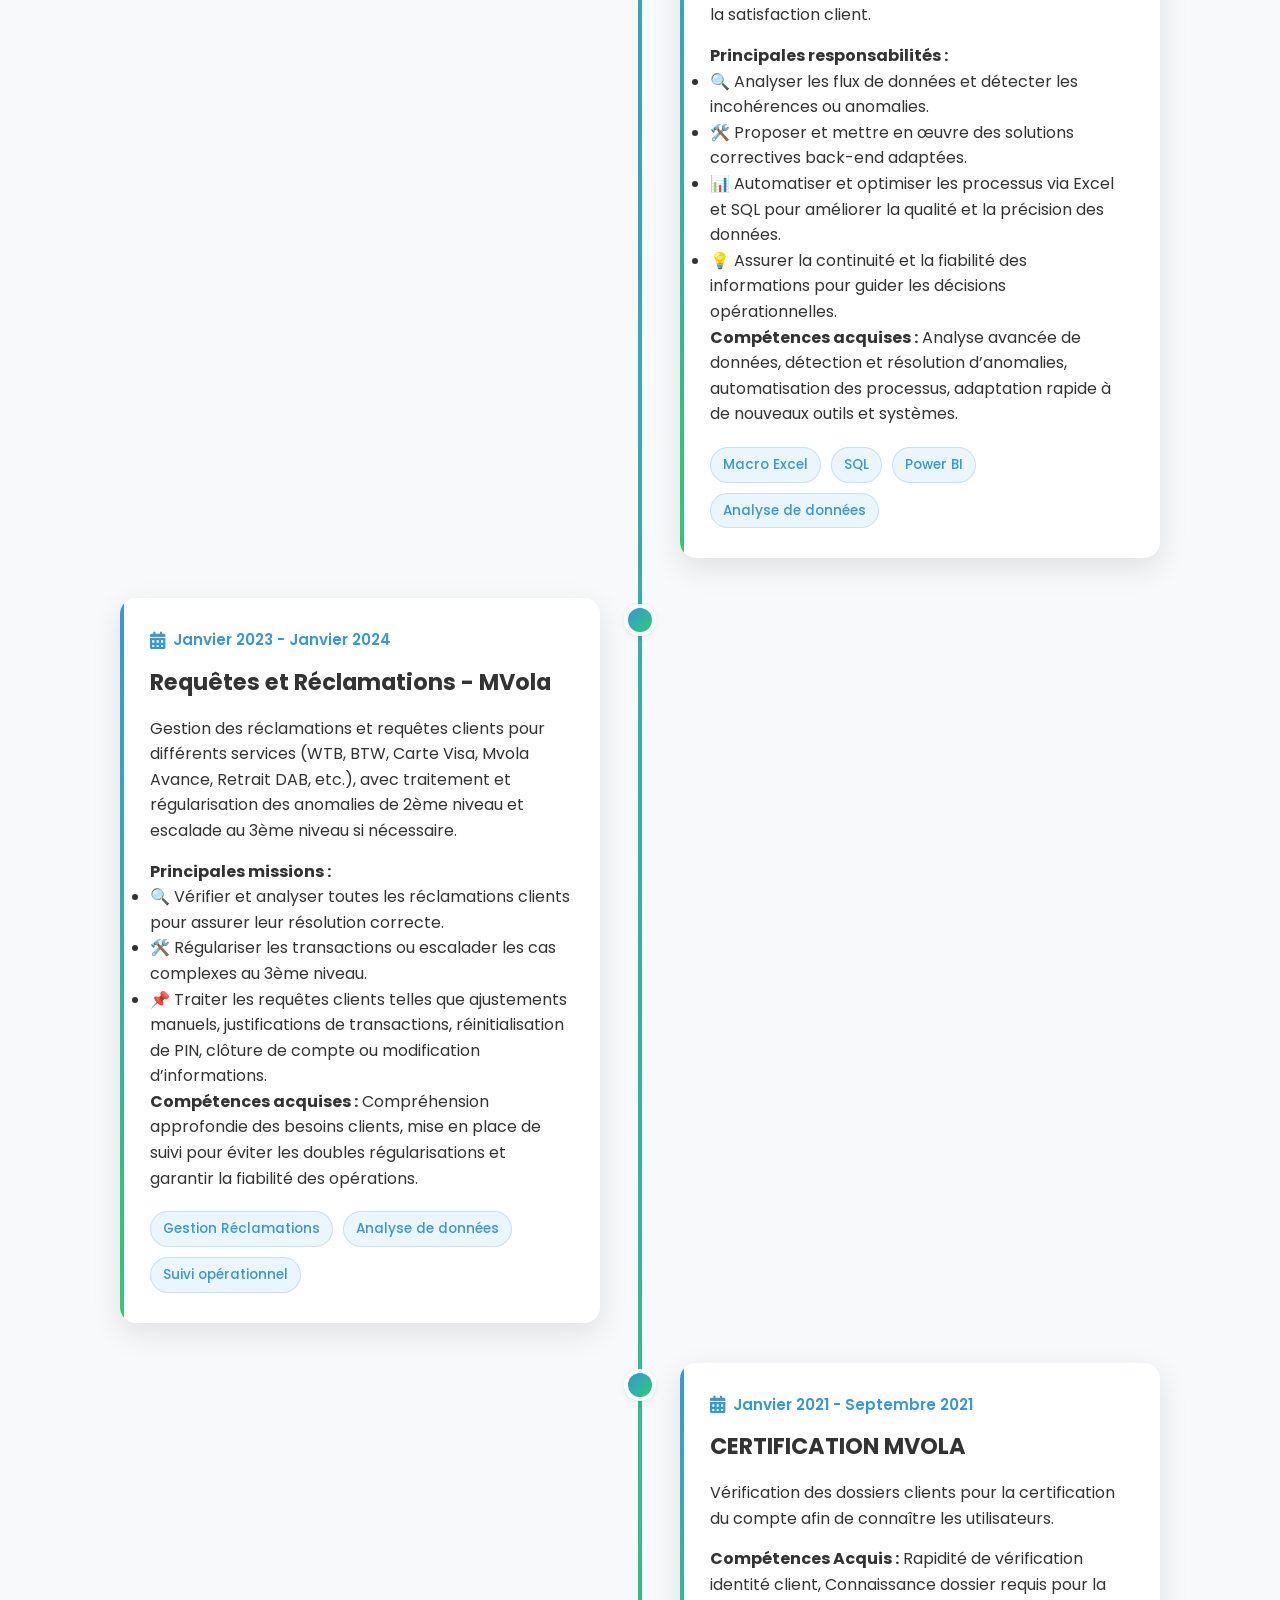
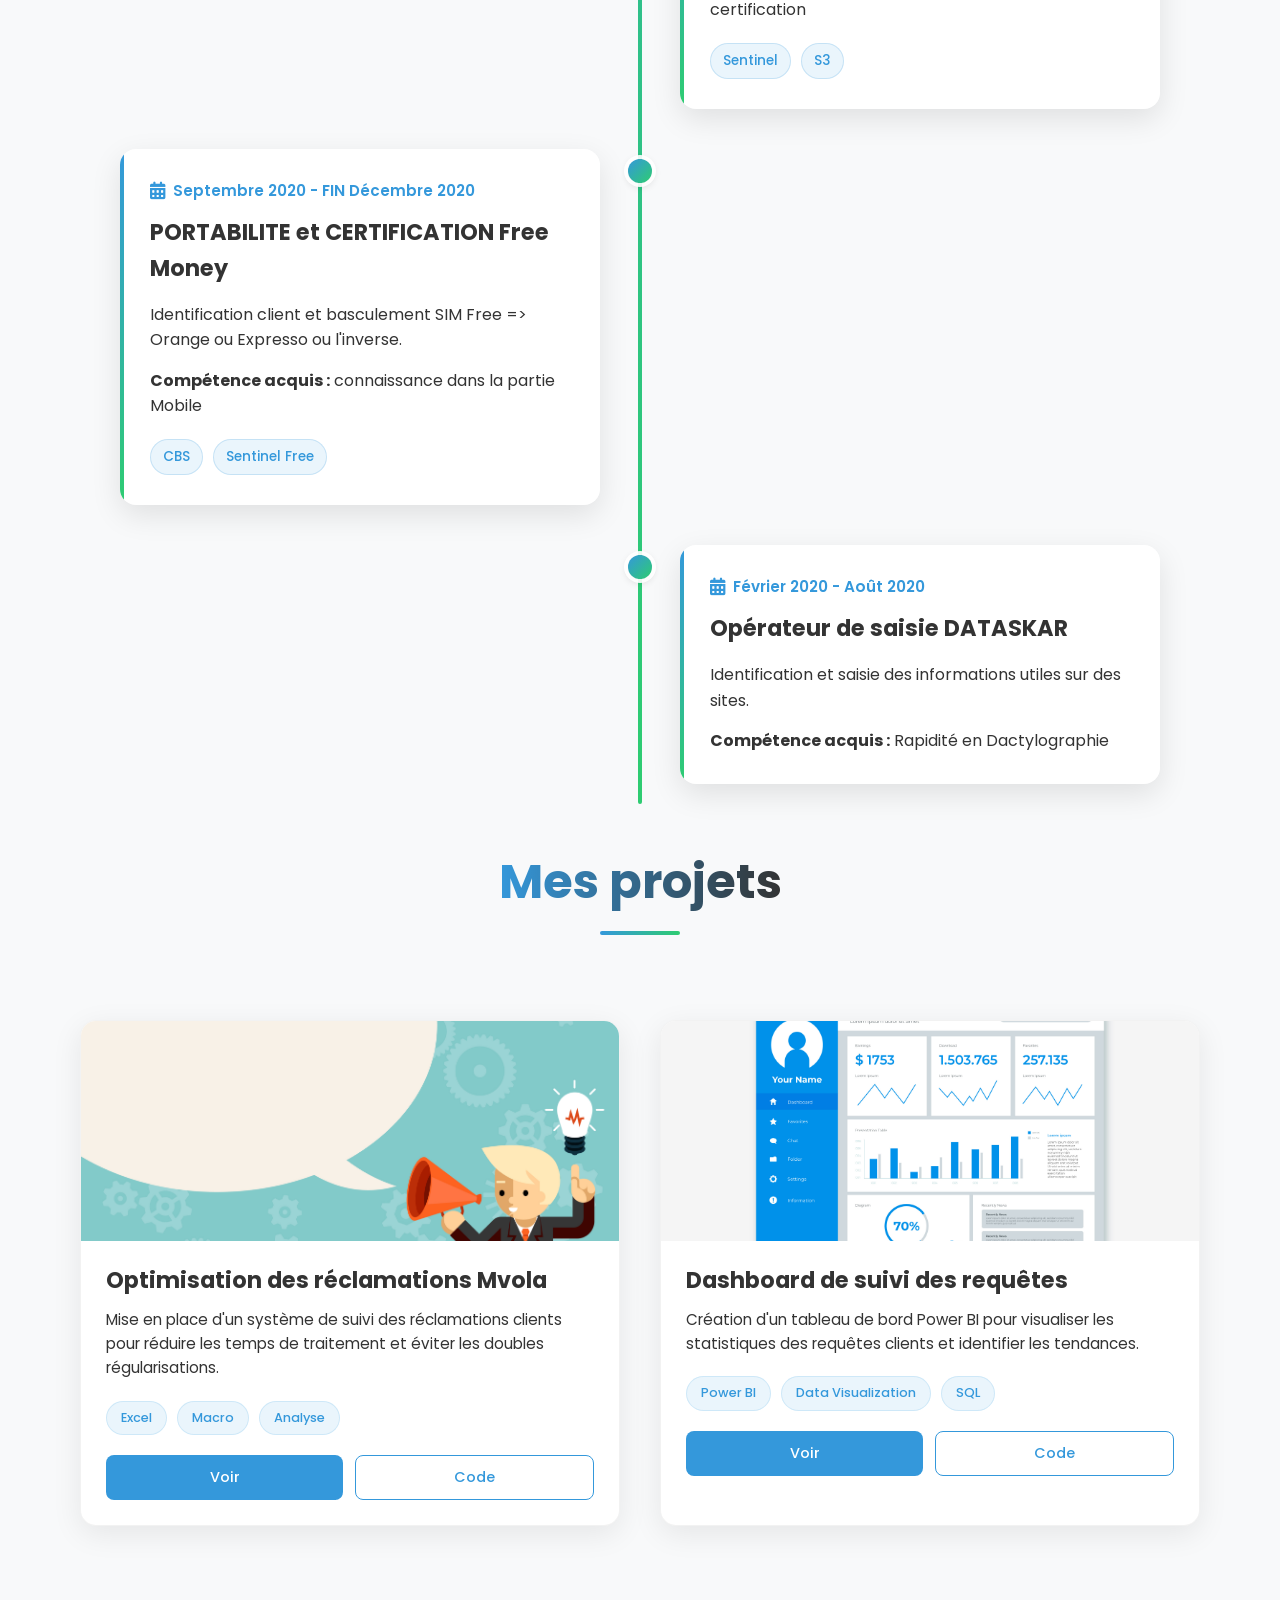
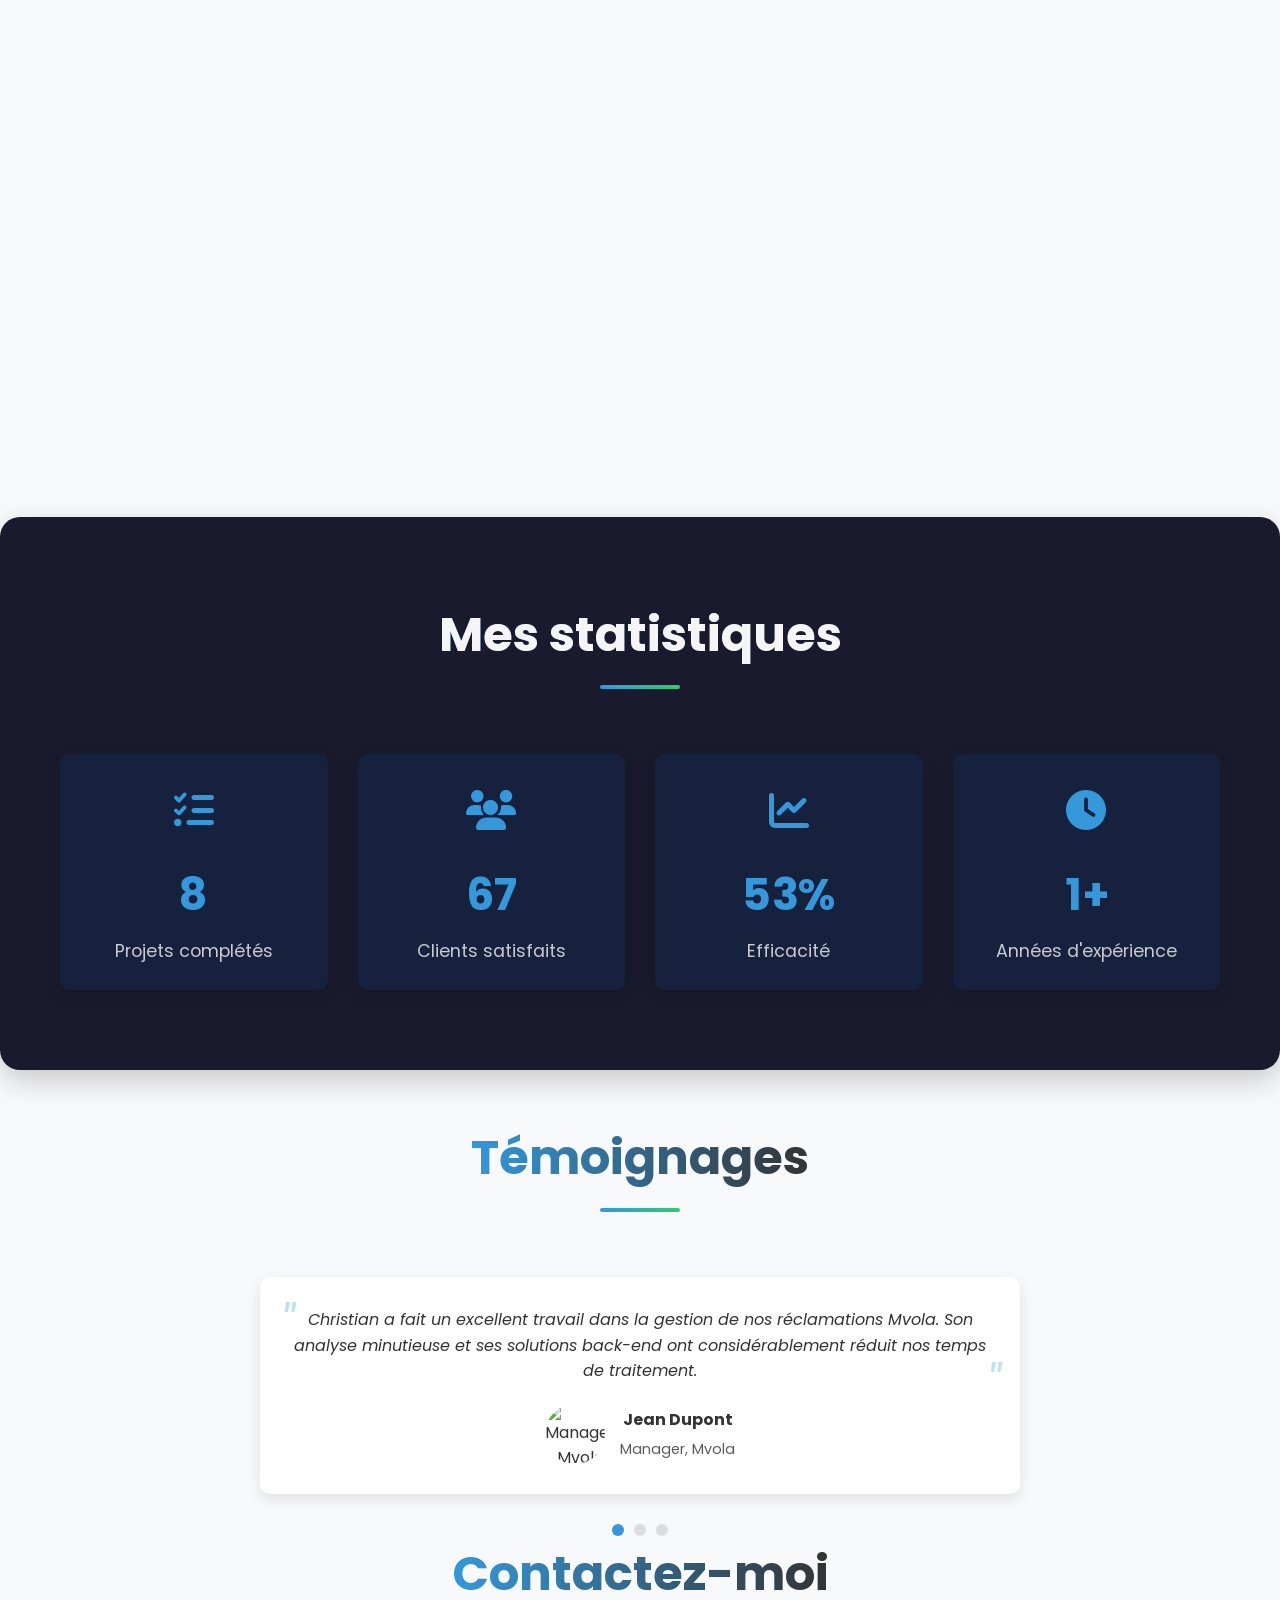
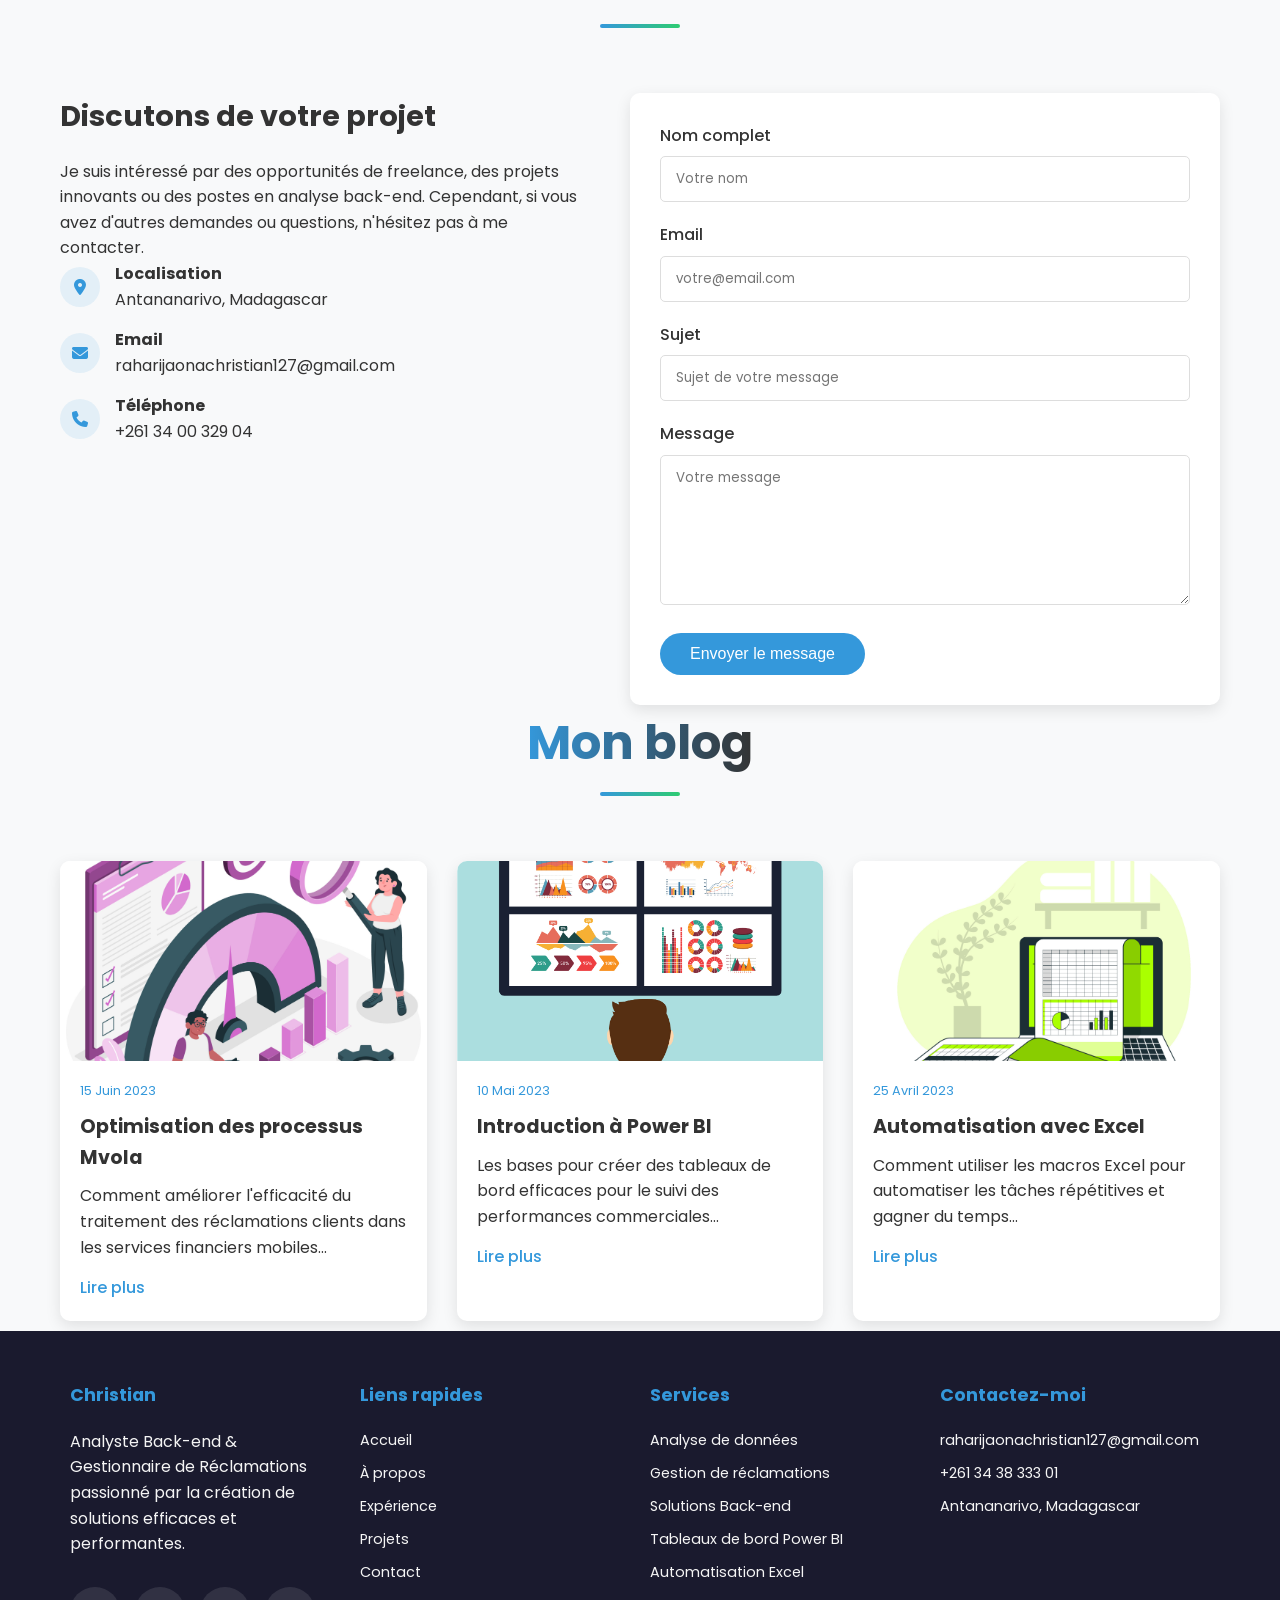
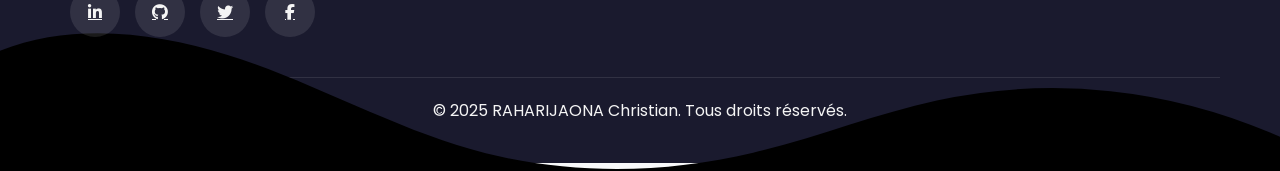
==== commit 8f9992ca: "Update index.html" ====
--- a/index.html
+++ b/index.html
@@ -3,7 +3,7 @@
 <head>
     <meta charset="UTF-8">
     <meta name="viewport" content="width=device-width, initial-scale=1.0">
-    <title>RAHARUAONA Christian - Portfolio</title>
+    <title>RAHARIJAONA Christian - Portfolio</title>
     <link rel="stylesheet" href="https://cdnjs.cloudflare.com/ajax/libs/font-awesome/6.4.0/css/all.min.css">
     <link href="https://fonts.googleapis.com/css2?family=Poppins:wght@300;400;500;600;700&display=swap" rel="stylesheet">
     <script src="https://cdn.jsdelivr.net/particles.js/2.0.0/particles.min.js"></script>
@@ -572,4 +572,4 @@
 
     <script src="script.js"></script>
 </body>
-</html>+</html>
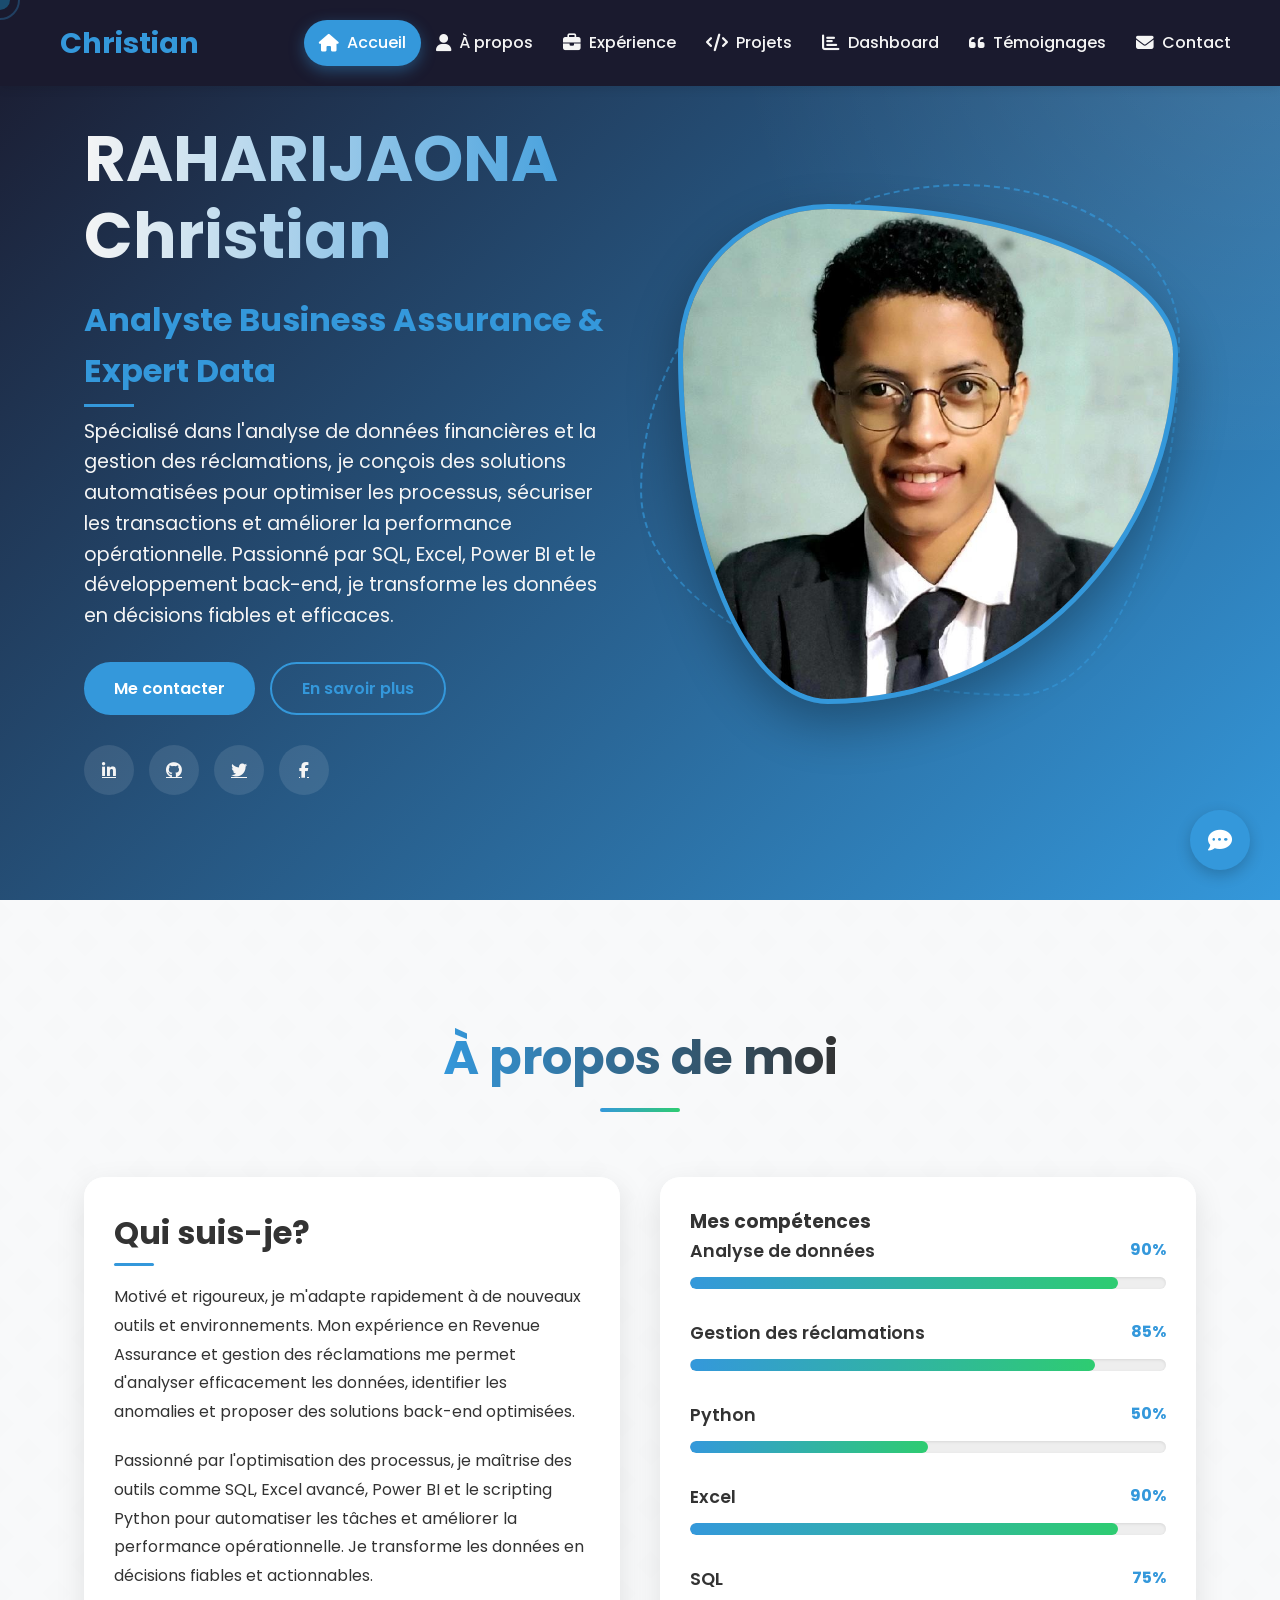
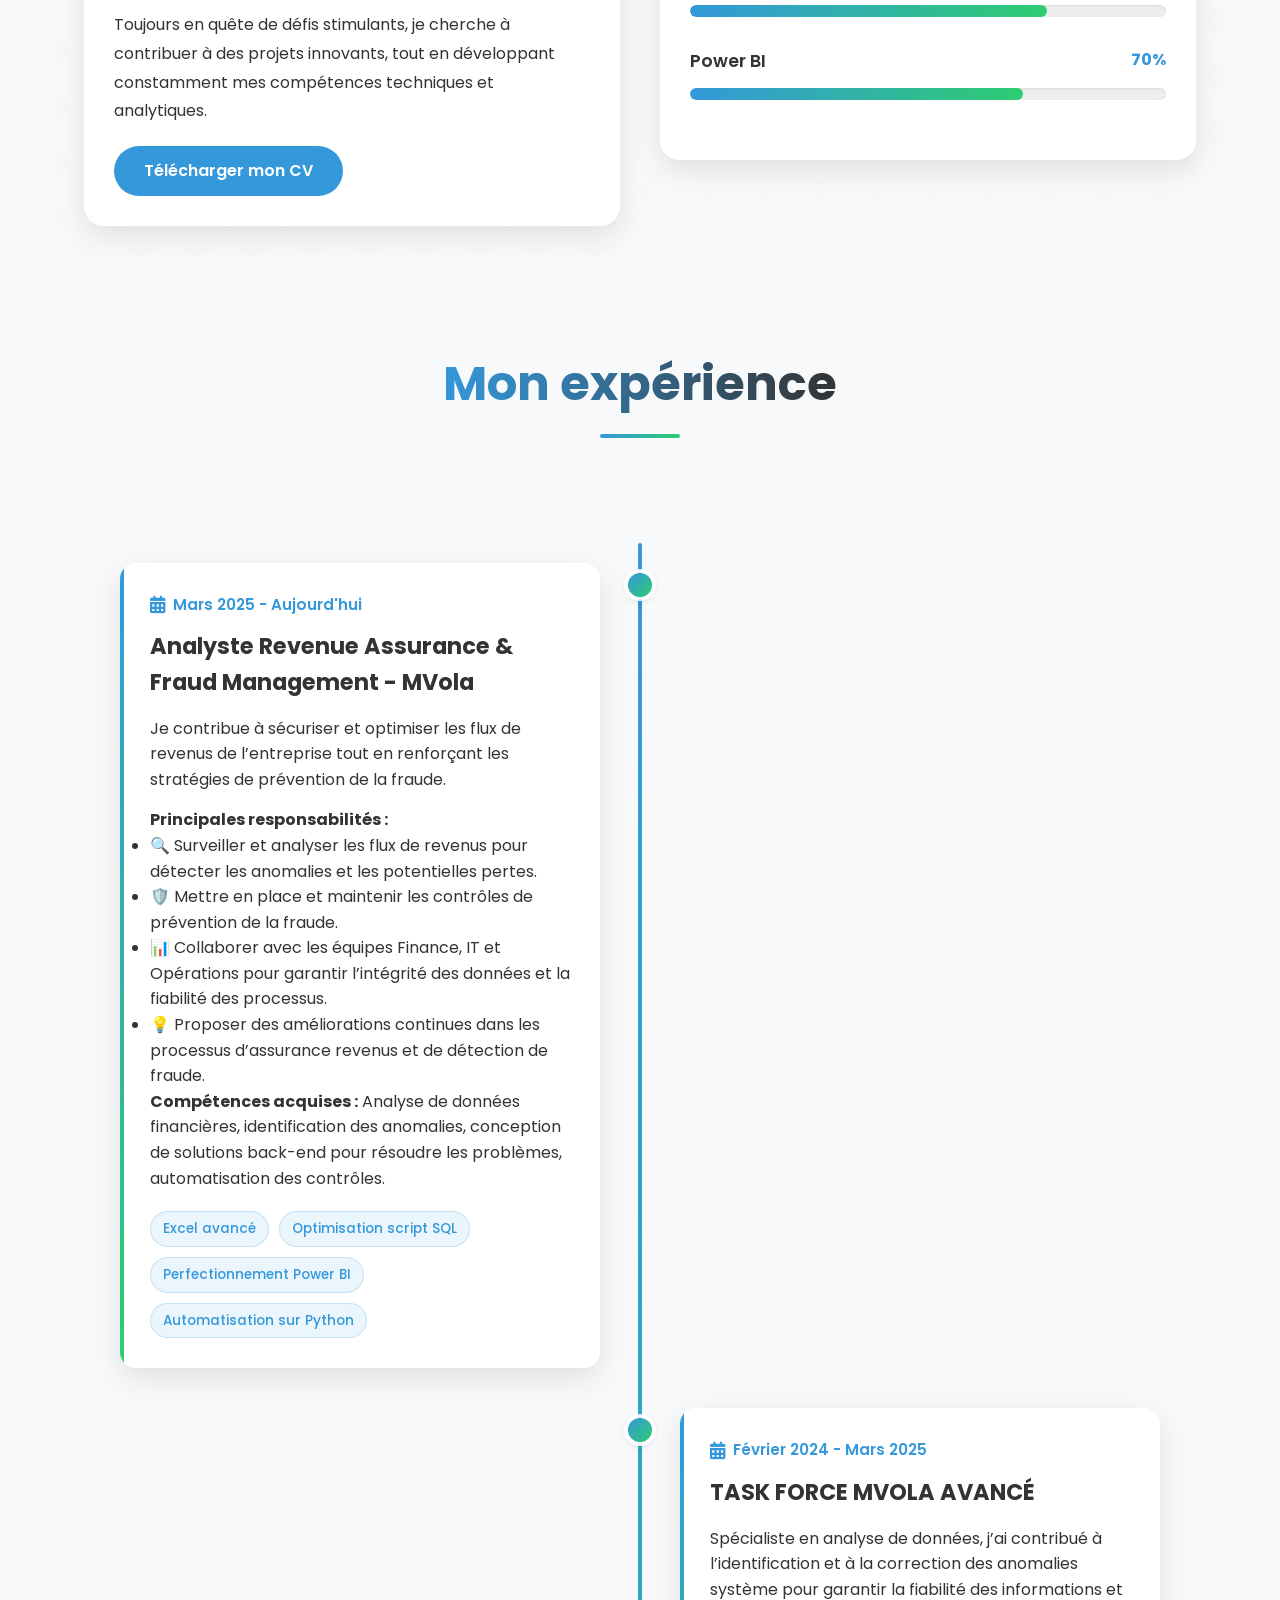
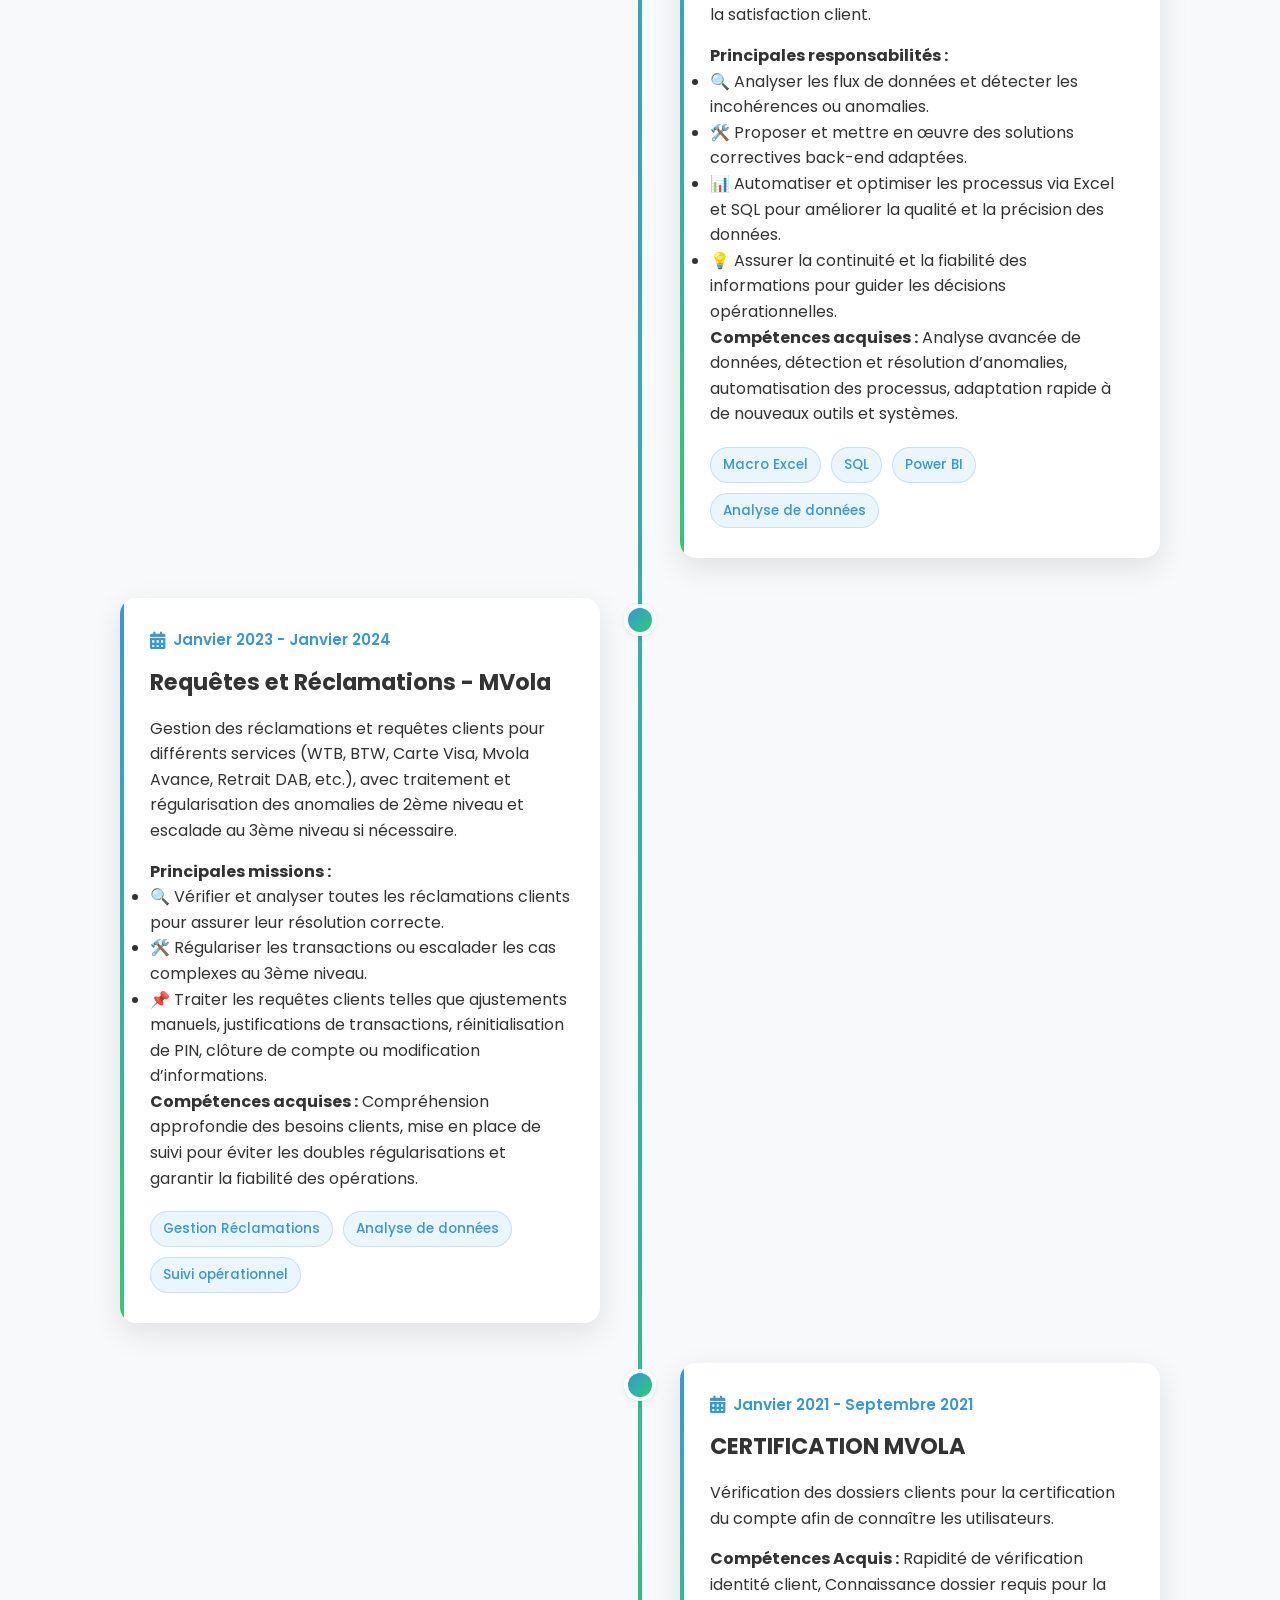
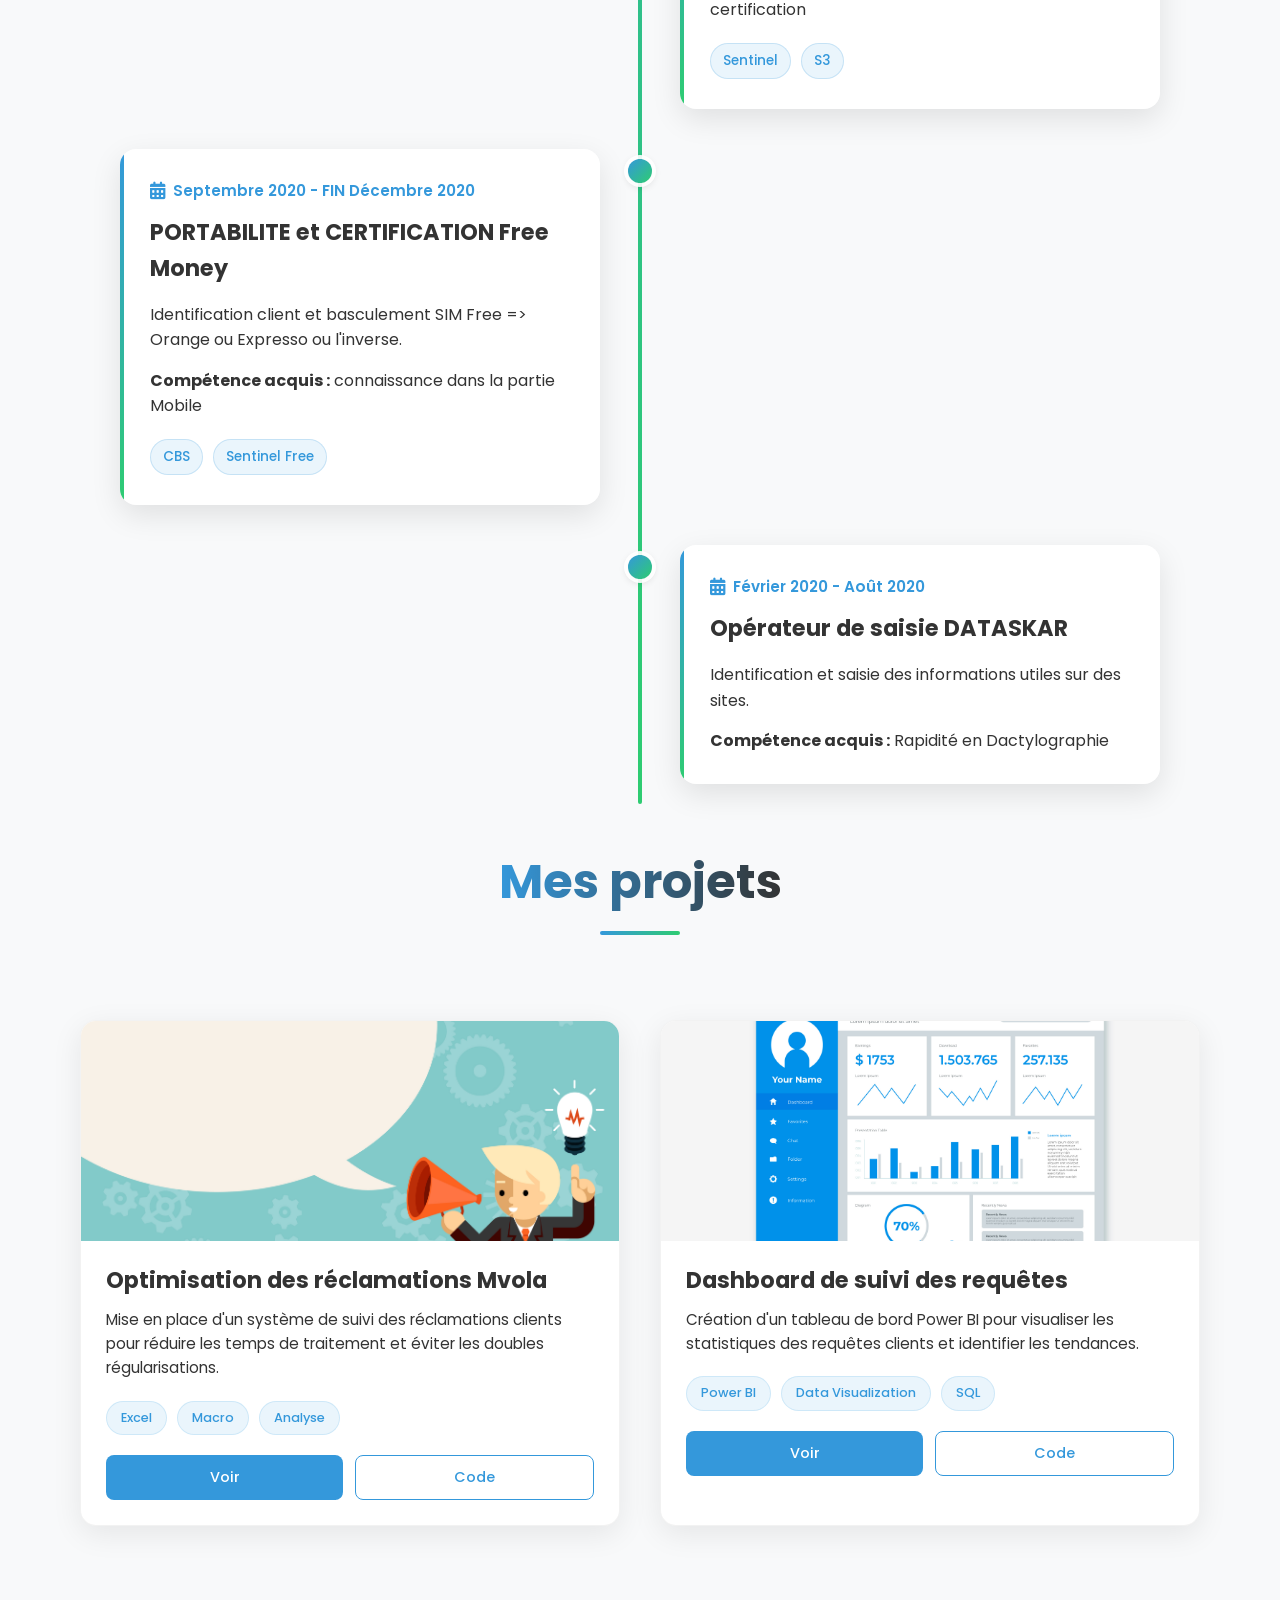
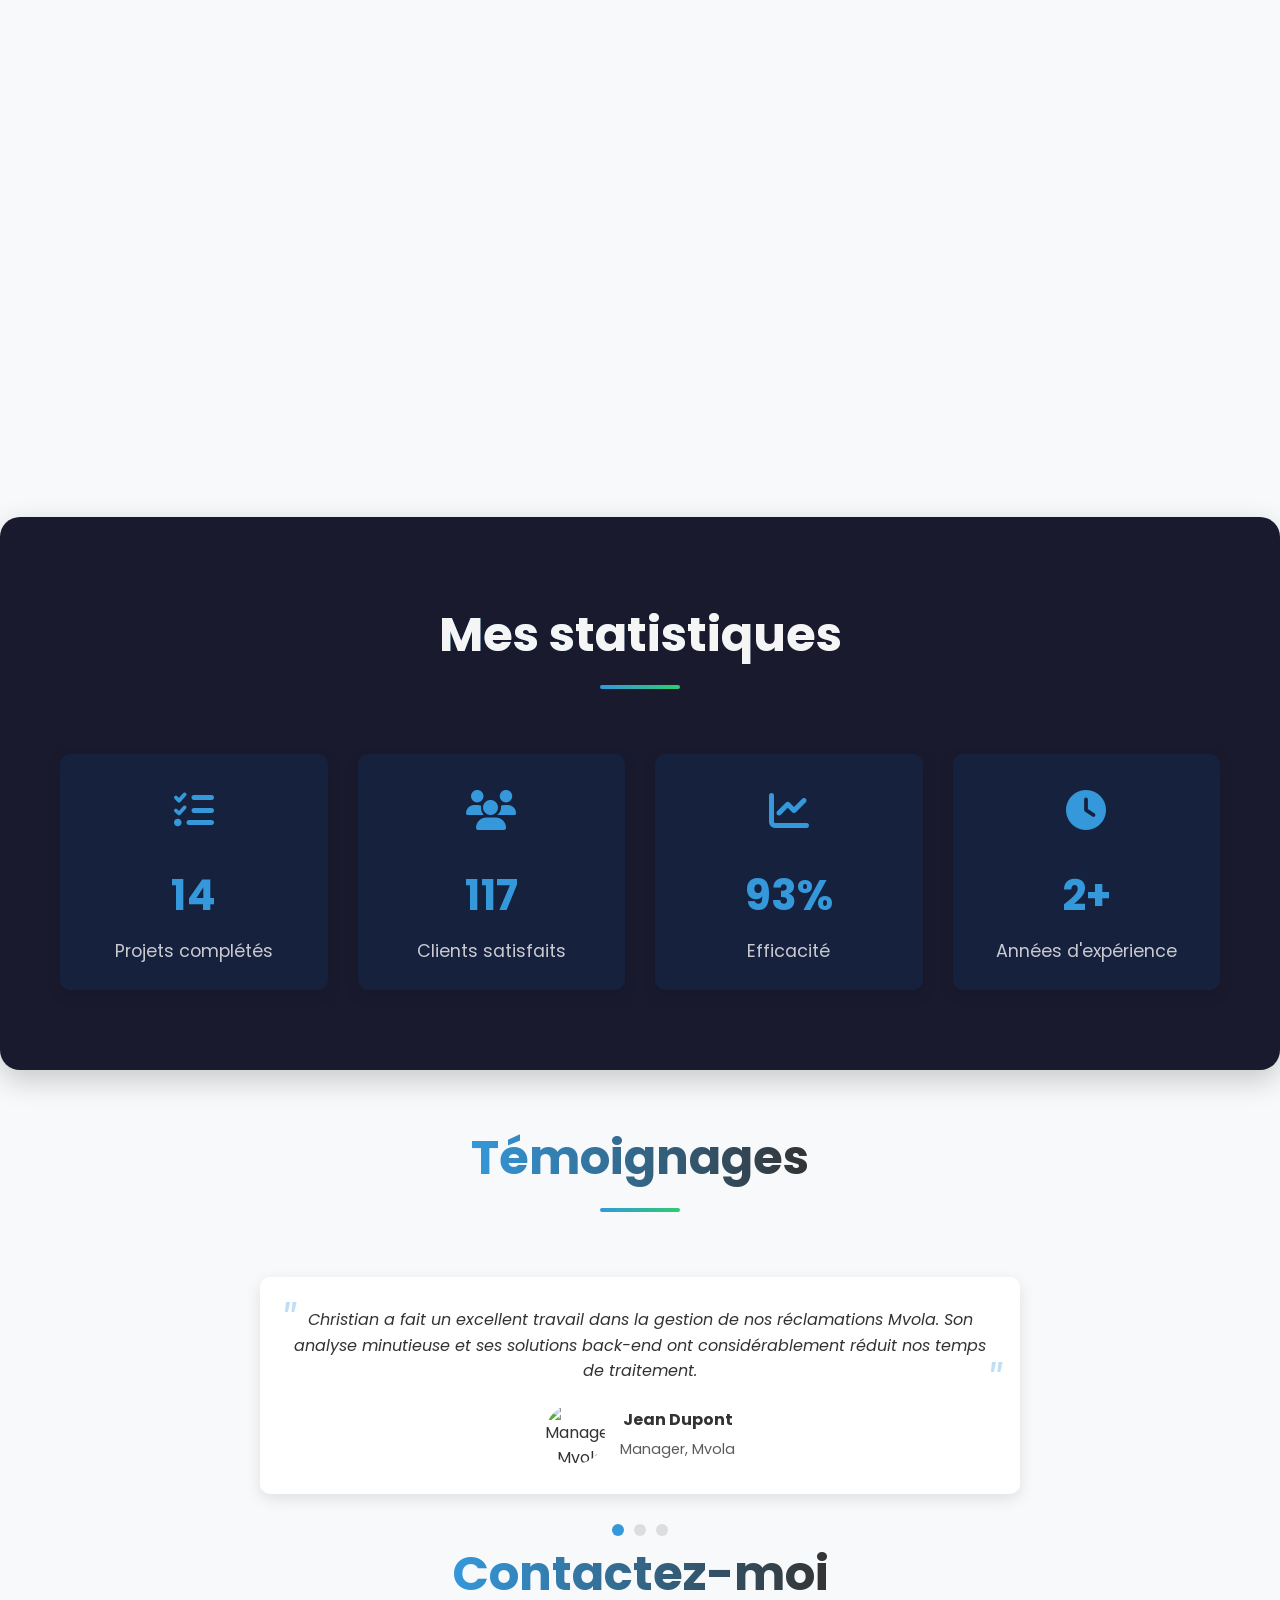
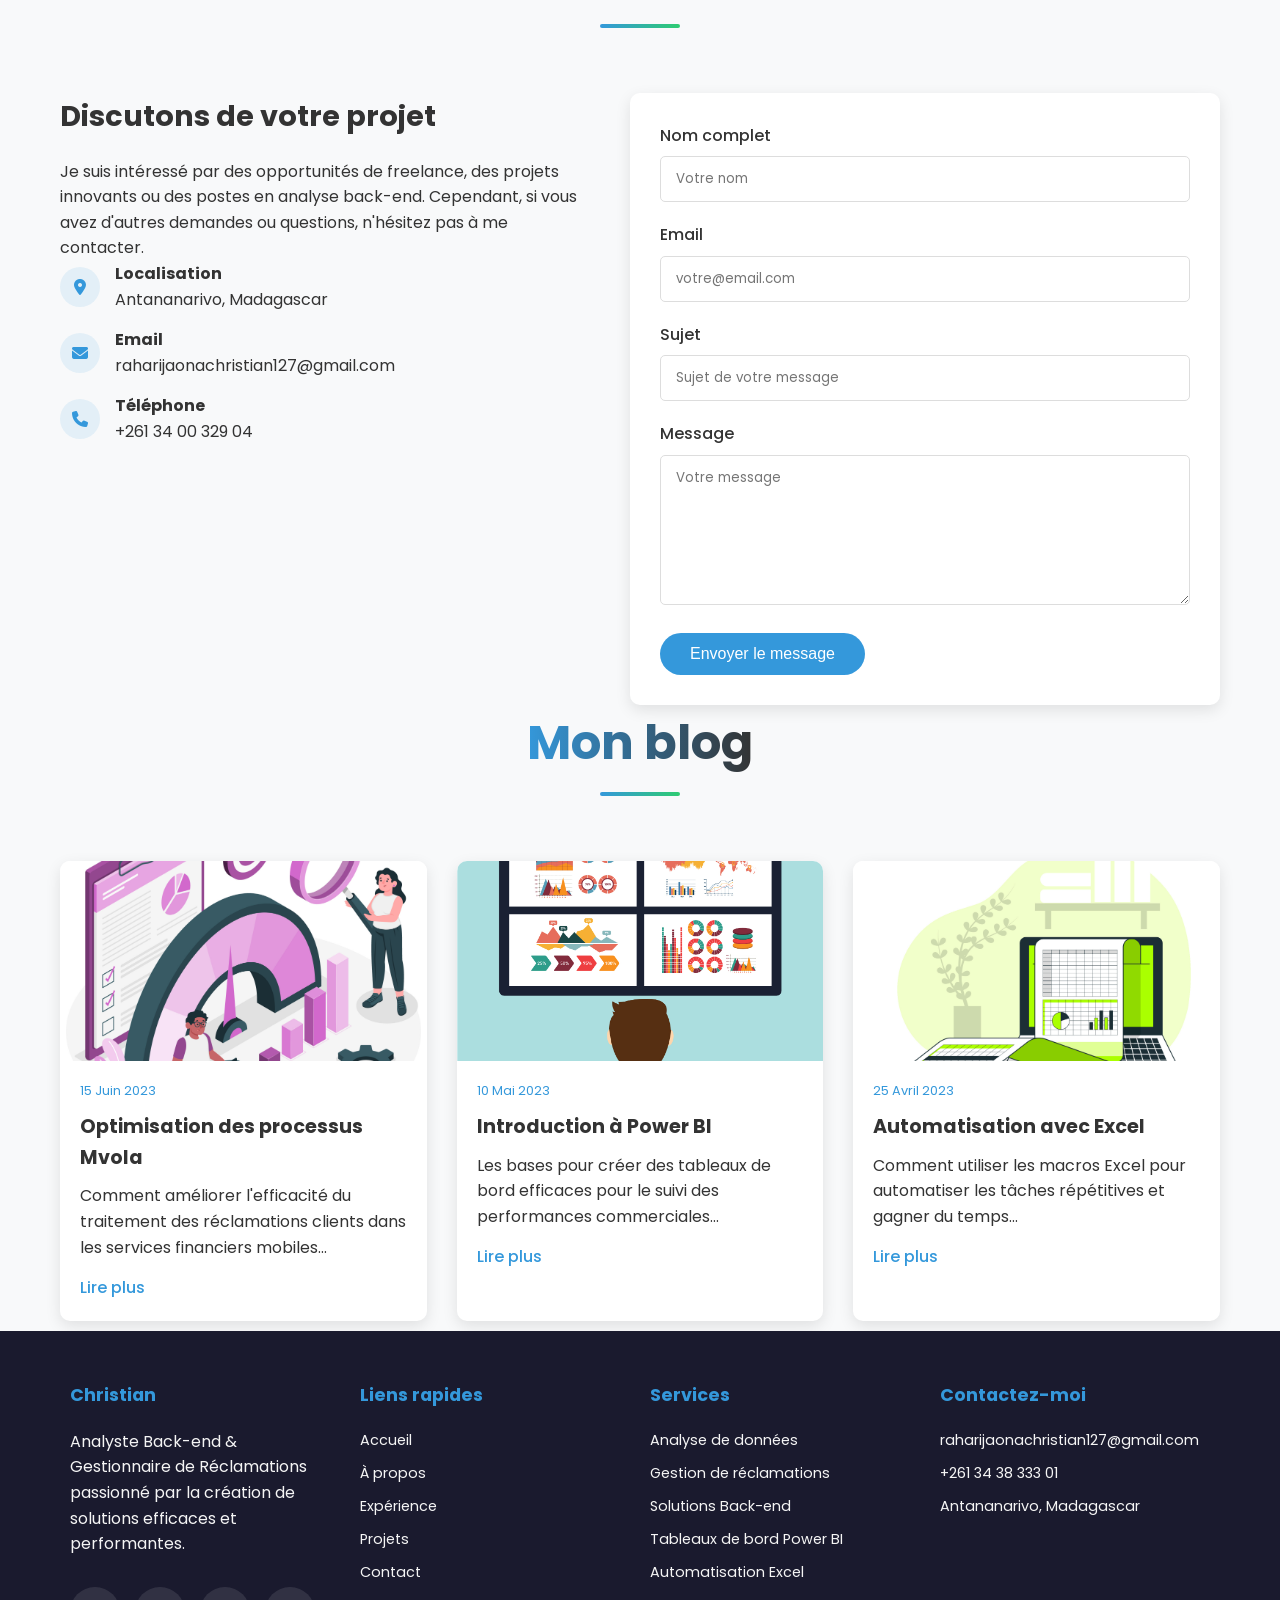
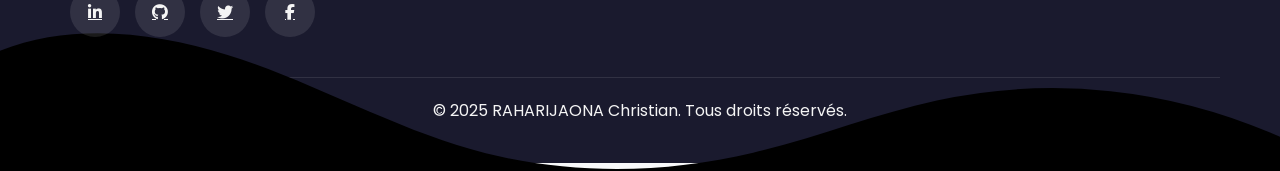
==== commit e9274538: "Add files via upload" ====
--- a/index.html
+++ b/index.html
@@ -90,7 +90,7 @@
                     <p data-i18n="about.p1">Motivé et rigoureux, je m'adapte rapidement à de nouveaux outils et environnements. Mon expérience en <strong>Revenue Assurance</strong> et <strong>gestion des réclamations</strong> me permet d'analyser efficacement les données, identifier les anomalies et proposer des solutions back-end optimisées.</p>
                     <p data-i18n="about.p2">Passionné par l'optimisation des processus, je maîtrise des outils comme <strong>SQL, Excel avancé, Power BI</strong> et le scripting Python pour automatiser les tâches et améliorer la performance opérationnelle. Je transforme les données en décisions fiables et actionnables.</p>
                     <p data-i18n="about.p3">Toujours en quête de défis stimulants, je cherche à contribuer à des projets innovants, tout en développant constamment mes compétences techniques et analytiques.</p>
-                    <a href="assets/CV Christian.pdf" class="btn btn-animated" download data-i18n="about.cv">Télécharger mon CV</a>
+                    <a href="assets/CV_Christian_FR.pdf" id="download-cv" class="btn btn-animated" download data-i18n="about.cv">Télécharger mon CV</a>
                 </div>
                 <div class="about-skills card-hover-effect">
                     <h3 data-i18n="skills.title">Mes compétences</h3>
@@ -572,4 +572,4 @@
 
     <script src="script.js"></script>
 </body>
-</html>
+</html>
